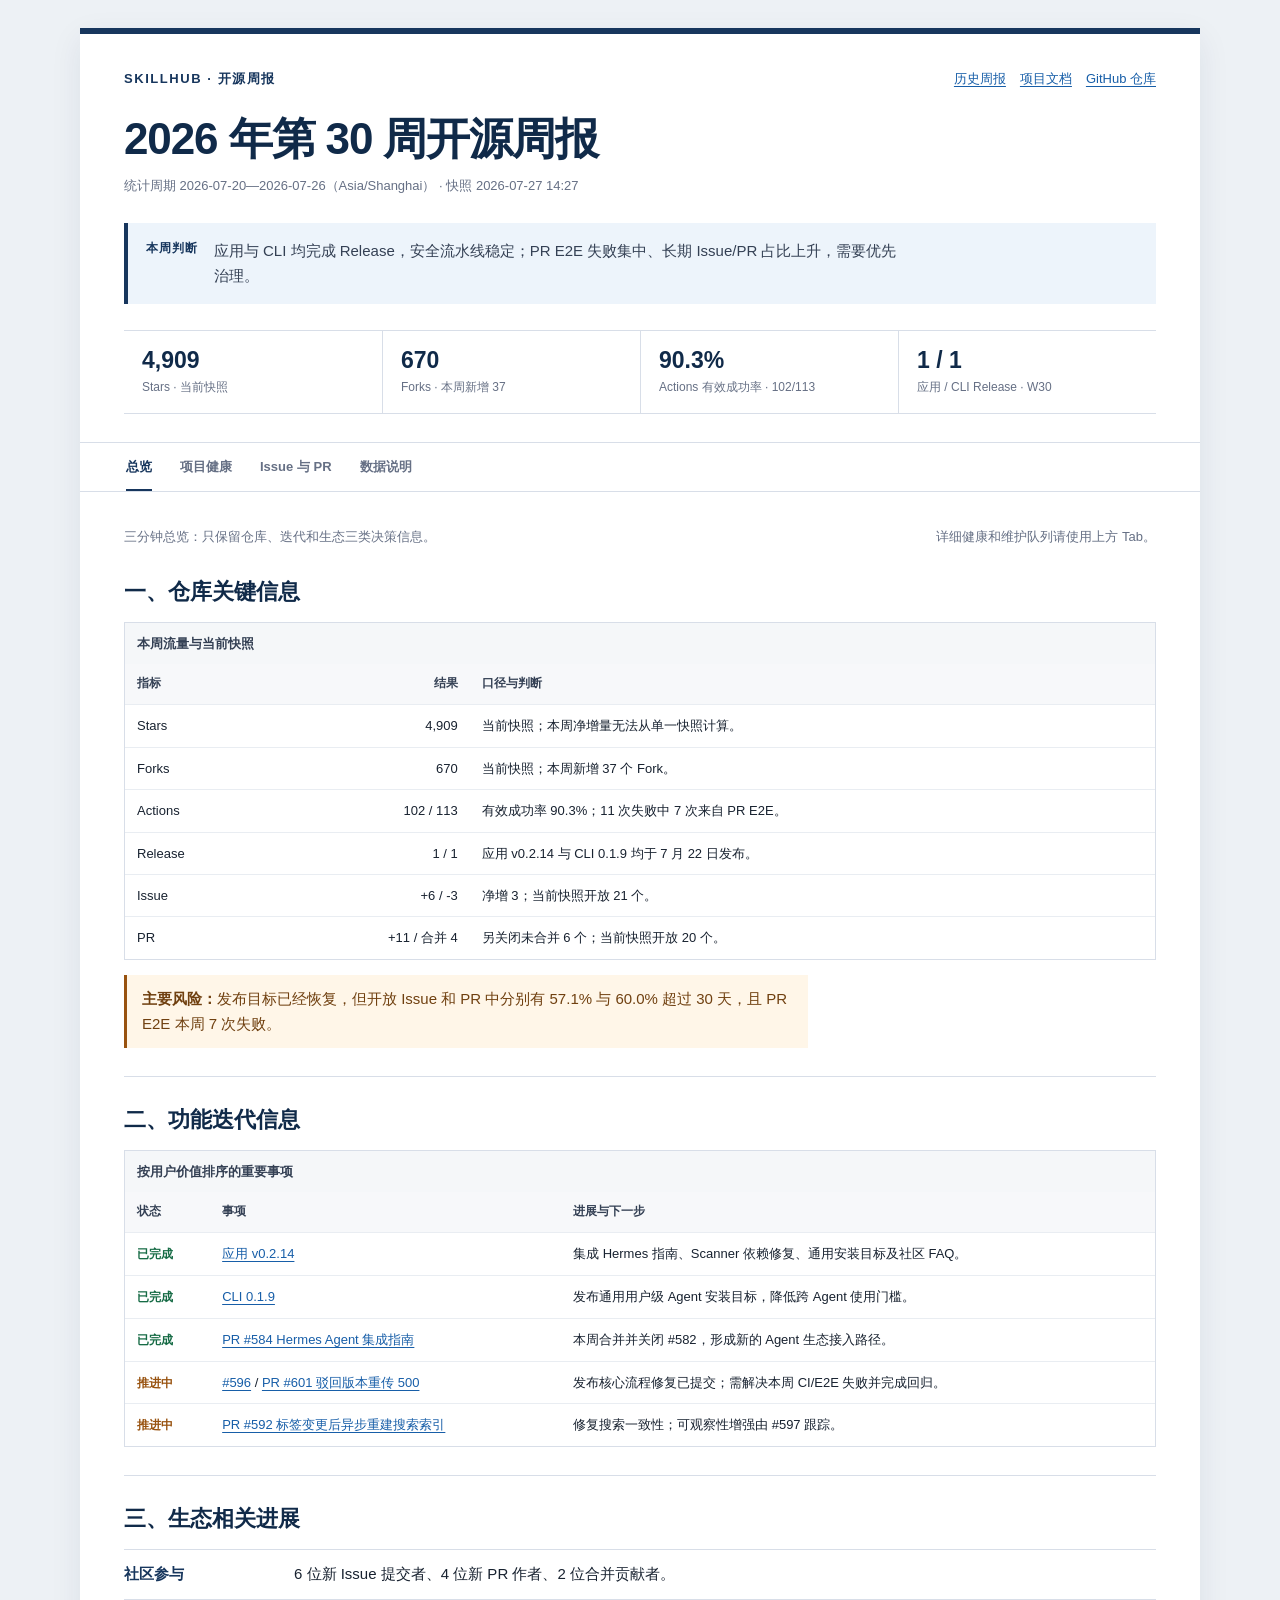
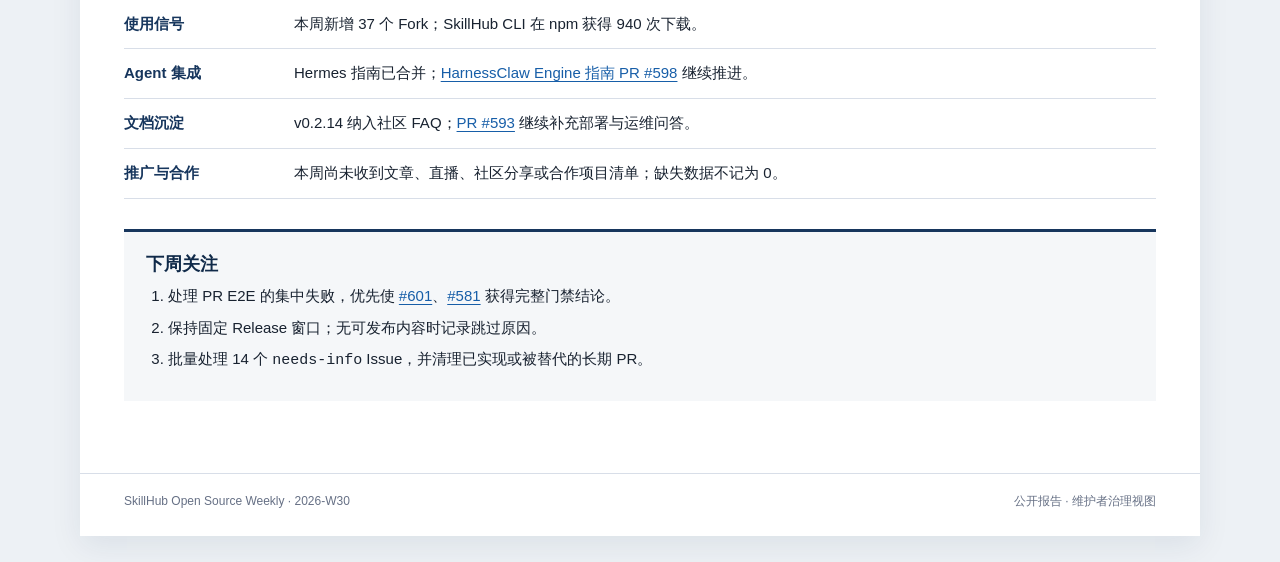
==== site/reports/2026-W30/index.html @ c302af6d "feat: publish 2026 W30 weekly report" ====
<!doctype html>
<html lang="zh-CN">
<head>
  <meta charset="utf-8">
  <meta name="viewport" content="width=device-width,initial-scale=1">
  <meta name="description" content="SkillHub 2026 年第 30 周开源周报：仓库状态、功能迭代、生态进展及项目健康明细。">
  <title>SkillHub 开源周报｜2026 年第 30 周</title>
  <script>document.documentElement.classList.add('js')</script>
  <style>
    :root {
      color-scheme: light;
      --page: #edf1f5;
      --paper: #ffffff;
      --ink: #182230;
      --ink-soft: #344054;
      --muted: #667085;
      --line: #d8dee8;
      --line-soft: #e9edf2;
      --navy: #17365d;
      --navy-dark: #102a49;
      --blue-soft: #edf4fb;
      --green: #166b45;
      --orange: #98520f;
      --red: #a23535;
      --focus: #2e79c7;
    }
    * { box-sizing: border-box; }
    html { scroll-behavior: smooth; }
    body {
      margin: 0;
      background: var(--page);
      color: var(--ink);
      font: 15px/1.65 -apple-system, BlinkMacSystemFont, "Segoe UI", "PingFang SC",
        "Microsoft YaHei", sans-serif;
      text-rendering: optimizeLegibility;
    }
    a { color: #175ea8; text-underline-offset: 3px; }
    a:hover { color: #0f477f; }
    button, a { -webkit-tap-highlight-color: transparent; }
    :focus-visible { outline: 3px solid var(--focus); outline-offset: 3px; }
    .skip-link {
      position: fixed;
      z-index: 20;
      top: 8px;
      left: -999px;
      padding: 8px 12px;
      background: var(--navy-dark);
      color: #fff;
    }
    .skip-link:focus { left: 8px; }
    .report {
      width: min(1120px, calc(100% - 32px));
      min-height: 100vh;
      margin: 28px auto;
      background: var(--paper);
      box-shadow: 0 10px 30px rgb(16 42 73 / 8%);
    }
    .masthead { padding: 34px 44px 28px; border-top: 6px solid var(--navy); }
    .topline {
      display: flex;
      align-items: center;
      justify-content: space-between;
      gap: 20px;
      margin-bottom: 24px;
    }
    .brand {
      color: var(--navy);
      font-size: 13px;
      font-weight: 800;
      letter-spacing: .12em;
      text-transform: uppercase;
    }
    .utility-links { display: flex; flex-wrap: wrap; gap: 14px; font-size: 13px; }
    h1 {
      max-width: 780px;
      margin: 0;
      color: var(--navy-dark);
      font-size: clamp(30px, 4vw, 44px);
      line-height: 1.18;
      letter-spacing: -.025em;
    }
    .period { margin: 10px 0 0; color: var(--muted); font-size: 13px; }
    .headline {
      display: grid;
      grid-template-columns: auto 1fr;
      gap: 16px;
      align-items: start;
      margin: 26px 0 0;
      padding: 16px 18px;
      background: var(--blue-soft);
      border-left: 4px solid var(--navy);
      color: var(--ink-soft);
    }
    .headline-label {
      color: var(--navy);
      font-size: 12px;
      font-weight: 800;
      letter-spacing: .08em;
      white-space: nowrap;
    }
    .headline p { margin: 0; }
    .metrics {
      display: grid;
      grid-template-columns: repeat(4, 1fr);
      margin-top: 26px;
      border-block: 1px solid var(--line);
    }
    .metric { min-width: 0; padding: 15px 18px; border-left: 1px solid var(--line); }
    .metric:first-child { border-left: 0; }
    .metric strong {
      display: block;
      color: var(--navy-dark);
      font-size: 23px;
      line-height: 1.25;
      font-variant-numeric: tabular-nums;
    }
    .metric span { display: block; margin-top: 3px; color: var(--muted); font-size: 12px; }
    .tabs-wrap {
      position: sticky;
      z-index: 10;
      top: 0;
      overflow-x: auto;
      background: rgb(255 255 255 / 96%);
      border-block: 1px solid var(--line);
      backdrop-filter: blur(8px);
    }
    .tabs { display: flex; min-width: max-content; padding: 0 32px; }
    .tab {
      position: relative;
      min-height: 48px;
      padding: 0 14px;
      border: 0;
      background: transparent;
      color: var(--muted);
      cursor: pointer;
      font: inherit;
      font-size: 13px;
      font-weight: 750;
    }
    .tab::after {
      position: absolute;
      right: 14px;
      bottom: -1px;
      left: 14px;
      height: 3px;
      background: transparent;
      content: "";
    }
    .tab:hover, .tab[aria-selected="true"] { color: var(--navy); }
    .tab[aria-selected="true"]::after { background: var(--navy); }
    main { padding: 0 44px 42px; }
    .tab-panel { padding-top: 4px; }
    .js .tab-panel[hidden] { display: none; }
    .panel-intro {
      display: flex;
      justify-content: space-between;
      gap: 24px;
      margin: 30px 0 2px;
      color: var(--muted);
      font-size: 13px;
    }
    .panel-intro p { margin: 0; }
    section.report-section { padding: 28px 0; border-top: 1px solid var(--line); }
    section.report-section:first-of-type { border-top: 0; }
    h2 { margin: 0 0 15px; color: var(--navy-dark); font-size: 22px; line-height: 1.35; }
    h3 { margin: 24px 0 10px; color: var(--ink); font-size: 16px; line-height: 1.4; }
    p { max-width: 82ch; }
    .section-lead { margin: -5px 0 17px; color: var(--ink-soft); }
    .table-wrap { overflow-x: auto; border: 1px solid var(--line); }
    table { width: 100%; min-width: 680px; border-collapse: collapse; font-size: 13px; }
    caption {
      padding: 10px 12px;
      background: #f5f7f9;
      color: var(--ink-soft);
      font-weight: 750;
      text-align: left;
    }
    th, td {
      padding: 10px 12px;
      border-bottom: 1px solid var(--line-soft);
      vertical-align: top;
      text-align: left;
    }
    th {
      background: #f7f8fa;
      color: var(--ink-soft);
      font-size: 12px;
      font-weight: 750;
      white-space: nowrap;
    }
    tbody tr:last-child td { border-bottom: 0; }
    .number { text-align: right; white-space: nowrap; font-variant-numeric: tabular-nums; }
    .status, .value-level {
      display: inline-block;
      font-size: 12px;
      font-weight: 800;
      white-space: nowrap;
    }
    .status.ok { color: var(--green); }
    .status.warn { color: var(--orange); }
    .status.risk { color: var(--red); }
    .value-level {
      min-width: 25px;
      padding: 1px 7px;
      border: 1px solid currentColor;
      border-radius: 999px;
      text-align: center;
    }
    .value-a { color: var(--red); }
    .value-b { color: var(--orange); }
    .value-c { color: var(--navy); }
    .value-d { color: var(--muted); }
    .risk-note {
      margin: 15px 0 0;
      padding: 12px 15px;
      background: #fff6e8;
      border-left: 3px solid var(--orange);
      color: #704010;
    }
    .ecosystem-list {
      margin: 0;
      padding: 0;
      list-style: none;
      border-top: 1px solid var(--line);
    }
    .ecosystem-list li {
      display: grid;
      grid-template-columns: 150px 1fr;
      gap: 20px;
      padding: 12px 0;
      border-bottom: 1px solid var(--line);
    }
    .ecosystem-list strong { color: var(--navy); }
    .next-actions {
      margin: 2px 0 30px;
      padding: 20px 22px;
      background: #f5f7f9;
      border-top: 3px solid var(--navy);
    }
    .next-actions h2 { margin-bottom: 8px; font-size: 18px; }
    .next-actions ol { margin: 0; padding-left: 22px; }
    .next-actions li { margin: 7px 0; }
    .health-grid {
      display: grid;
      grid-template-columns: 1fr 1fr;
      gap: 18px;
      margin-top: 18px;
    }
    .health-note { padding: 17px 18px; border: 1px solid var(--line); }
    .health-note h3 { margin: 0 0 7px; color: var(--navy); }
    .health-note p { margin: 0; color: var(--ink-soft); }
    .flow-summary {
      display: grid;
      grid-template-columns: repeat(2, 1fr);
      gap: 1px;
      margin: 18px 0 24px;
      background: var(--line);
      border: 1px solid var(--line);
    }
    .flow-item { padding: 15px 17px; background: var(--paper); }
    .flow-item strong {
      display: block;
      color: var(--navy);
      font-size: 18px;
      font-variant-numeric: tabular-nums;
    }
    .flow-item span { color: var(--muted); font-size: 12px; }
    details { margin-top: 16px; border: 1px solid var(--line); }
    summary {
      padding: 12px 15px;
      background: #f7f8fa;
      color: var(--ink-soft);
      cursor: pointer;
      font-weight: 750;
    }
    .details-body { padding: 4px 15px 14px; }
    .method-list { margin: 0; padding: 0; list-style: none; border-top: 1px solid var(--line); }
    .method-list li {
      display: grid;
      grid-template-columns: 180px 1fr;
      gap: 20px;
      padding: 12px 0;
      border-bottom: 1px solid var(--line);
    }
    .method-list strong { color: var(--navy); }
    footer {
      display: flex;
      justify-content: space-between;
      gap: 24px;
      padding: 18px 44px 24px;
      border-top: 1px solid var(--line);
      color: var(--muted);
      font-size: 12px;
    }
    .sr-only {
      position: absolute;
      width: 1px;
      height: 1px;
      padding: 0;
      margin: -1px;
      overflow: hidden;
      clip: rect(0, 0, 0, 0);
      white-space: nowrap;
      border: 0;
    }
    @media (max-width: 760px) {
      .report { width: 100%; margin: 0; box-shadow: none; }
      .masthead, main, footer { padding-right: 18px; padding-left: 18px; }
      .topline, footer, .panel-intro {
        align-items: flex-start;
        flex-direction: column;
        gap: 8px;
      }
      .headline { grid-template-columns: 1fr; gap: 5px; }
      .metrics { grid-template-columns: repeat(2, 1fr); }
      .metric:nth-child(3) { border-top: 1px solid var(--line); border-left: 0; }
      .metric:nth-child(4) { border-top: 1px solid var(--line); }
      .tabs { padding: 0 6px; }
      .health-grid, .flow-summary { grid-template-columns: 1fr; }
      .ecosystem-list li, .method-list li { grid-template-columns: 1fr; gap: 3px; }
    }
    @media (prefers-reduced-motion: reduce) { html { scroll-behavior: auto; } }
    @media print {
      @page { size: A4; margin: 13mm; }
      body { background: #fff; font-size: 10px; }
      .report { width: 100%; margin: 0; box-shadow: none; }
      .masthead, main, footer { padding-right: 0; padding-left: 0; }
      .tabs-wrap, .skip-link, .utility-links { display: none !important; }
      .tab-panel[hidden] { display: block !important; }
      .tab-panel { break-before: page; }
      .tab-panel:first-child { break-before: auto; }
      section.report-section { padding: 16px 0; }
      h1 { font-size: 27px; }
      h2, h3, tr, .health-note, .next-actions { break-inside: avoid; }
      table { min-width: 0; font-size: 8px; }
      th, td { padding: 5px 6px; }
    }
  </style>
  <noscript>
    <style>
      .tabs-wrap { display: none !important; }
      .tab-panel[hidden] { display: block !important; }
    </style>
  </noscript>
</head>
<body>
  <a class="skip-link" href="#report-content">跳到报告正文</a>
  <article class="report">
    <header class="masthead">
      <div class="topline">
        <span class="brand">SkillHub · 开源周报</span>
        <nav class="utility-links" aria-label="站点链接">
          <a href="../../archive.html">历史周报</a>
          <a href="https://iflytek.github.io/skillhub/">项目文档</a>
          <a href="https://github.com/iflytek/skillhub">GitHub 仓库</a>
        </nav>
      </div>
      <h1>2026 年第 30 周开源周报</h1>
      <p class="period">统计周期 2026-07-20—2026-07-26（Asia/Shanghai） · 快照 2026-07-27 14:27</p>
      <div class="headline">
        <span class="headline-label">本周判断</span>
        <p>应用与 CLI 均完成 Release，安全流水线稳定；PR E2E 失败集中、长期 Issue/PR 占比上升，需要优先治理。</p>
      </div>
      <div class="metrics" aria-label="四项核心指标">
        <div class="metric"><strong>4,909</strong><span>Stars · 当前快照</span></div>
        <div class="metric"><strong>670</strong><span>Forks · 本周新增 37</span></div>
        <div class="metric"><strong>90.3%</strong><span>Actions 有效成功率 · 102/113</span></div>
        <div class="metric"><strong>1 / 1</strong><span>应用 / CLI Release · W30</span></div>
      </div>
    </header>

    <div class="tabs-wrap">
      <nav class="tabs" role="tablist" aria-label="周报视图">
        <button class="tab" id="tab-overview" type="button" role="tab" aria-selected="true"
          aria-controls="panel-overview" tabindex="0" data-tab="overview">总览</button>
        <button class="tab" id="tab-health" type="button" role="tab" aria-selected="false"
          aria-controls="panel-health" tabindex="-1" data-tab="health">项目健康</button>
        <button class="tab" id="tab-flow" type="button" role="tab" aria-selected="false"
          aria-controls="panel-flow" tabindex="-1" data-tab="flow">Issue 与 PR</button>
        <button class="tab" id="tab-method" type="button" role="tab" aria-selected="false"
          aria-controls="panel-method" tabindex="-1" data-tab="method">数据说明</button>
      </nav>
    </div>

    <main id="report-content">
      <div class="tab-panel" id="panel-overview" role="tabpanel" tabindex="0"
        aria-labelledby="tab-overview" data-panel="overview">
        <div class="panel-intro">
          <p>三分钟总览：只保留仓库、迭代和生态三类决策信息。</p>
          <p>详细健康和维护队列请使用上方 Tab。</p>
        </div>

        <section class="report-section" data-module="repository-summary" aria-labelledby="repository-title">
          <h2 id="repository-title">一、仓库关键信息</h2>
          <div class="table-wrap">
            <table>
              <caption>本周流量与当前快照</caption>
              <thead><tr><th>指标</th><th class="number">结果</th><th>口径与判断</th></tr></thead>
              <tbody>
                <tr><td>Stars</td><td class="number">4,909</td><td>当前快照；本周净增量无法从单一快照计算。</td></tr>
                <tr><td>Forks</td><td class="number">670</td><td>当前快照；本周新增 37 个 Fork。</td></tr>
                <tr><td>Actions</td><td class="number">102 / 113</td><td>有效成功率 90.3%；11 次失败中 7 次来自 PR E2E。</td></tr>
                <tr><td>Release</td><td class="number">1 / 1</td><td>应用 v0.2.14 与 CLI 0.1.9 均于 7 月 22 日发布。</td></tr>
                <tr><td>Issue</td><td class="number">+6 / -3</td><td>净增 3；当前快照开放 21 个。</td></tr>
                <tr><td>PR</td><td class="number">+11 / 合并 4</td><td>另关闭未合并 6 个；当前快照开放 20 个。</td></tr>
              </tbody>
            </table>
          </div>
          <p class="risk-note"><strong>主要风险：</strong>发布目标已经恢复，但开放 Issue 和 PR 中分别有 57.1% 与 60.0% 超过 30 天，且 PR E2E 本周 7 次失败。</p>
        </section>

        <section class="report-section" data-module="feature-iterations" aria-labelledby="feature-title">
          <h2 id="feature-title">二、功能迭代信息</h2>
          <div class="table-wrap">
            <table>
              <caption>按用户价值排序的重要事项</caption>
              <thead><tr><th>状态</th><th>事项</th><th>进展与下一步</th></tr></thead>
              <tbody>
                <tr>
                  <td><span class="status ok">已完成</span></td>
                  <td><a href="https://github.com/iflytek/skillhub/releases/tag/v0.2.14">应用 v0.2.14</a></td>
                  <td>集成 Hermes 指南、Scanner 依赖修复、通用安装目标及社区 FAQ。</td>
                </tr>
                <tr>
                  <td><span class="status ok">已完成</span></td>
                  <td><a href="https://github.com/iflytek/skillhub/releases/tag/cli-v0.1.9">CLI 0.1.9</a></td>
                  <td>发布通用用户级 Agent 安装目标，降低跨 Agent 使用门槛。</td>
                </tr>
                <tr>
                  <td><span class="status ok">已完成</span></td>
                  <td><a href="https://github.com/iflytek/skillhub/pull/584">PR #584 Hermes Agent 集成指南</a></td>
                  <td>本周合并并关闭 #582，形成新的 Agent 生态接入路径。</td>
                </tr>
                <tr>
                  <td><span class="status warn">推进中</span></td>
                  <td><a href="https://github.com/iflytek/skillhub/issues/596">#596</a> / <a href="https://github.com/iflytek/skillhub/pull/601">PR #601 驳回版本重传 500</a></td>
                  <td>发布核心流程修复已提交；需解决本周 CI/E2E 失败并完成回归。</td>
                </tr>
                <tr>
                  <td><span class="status warn">推进中</span></td>
                  <td><a href="https://github.com/iflytek/skillhub/pull/592">PR #592 标签变更后异步重建搜索索引</a></td>
                  <td>修复搜索一致性；可观察性增强由 #597 跟踪。</td>
                </tr>
              </tbody>
            </table>
          </div>
        </section>

        <section class="report-section" data-module="ecosystem-progress" aria-labelledby="ecosystem-title">
          <h2 id="ecosystem-title">三、生态相关进展</h2>
          <ul class="ecosystem-list">
            <li><strong>社区参与</strong><span>6 位新 Issue 提交者、4 位新 PR 作者、2 位合并贡献者。</span></li>
            <li><strong>使用信号</strong><span>本周新增 37 个 Fork；SkillHub CLI 在 npm 获得 940 次下载。</span></li>
            <li><strong>Agent 集成</strong><span>Hermes 指南已合并；<a href="https://github.com/iflytek/skillhub/pull/598">HarnessClaw Engine 指南 PR #598</a> 继续推进。</span></li>
            <li><strong>文档沉淀</strong><span>v0.2.14 纳入社区 FAQ；<a href="https://github.com/iflytek/skillhub/pull/593">PR #593</a> 继续补充部署与运维问答。</span></li>
            <li><strong>推广与合作</strong><span>本周尚未收到文章、直播、社区分享或合作项目清单；缺失数据不记为 0。</span></li>
          </ul>
        </section>

        <aside class="next-actions" data-module="next-actions" aria-labelledby="next-title">
          <h2 id="next-title">下周关注</h2>
          <ol>
            <li>处理 PR E2E 的集中失败，优先使 <a href="https://github.com/iflytek/skillhub/pull/601">#601</a>、<a href="https://github.com/iflytek/skillhub/pull/581">#581</a> 获得完整门禁结论。</li>
            <li>保持固定 Release 窗口；无可发布内容时记录跳过原因。</li>
            <li>批量处理 14 个 <code>needs-info</code> Issue，并清理已实现或被替代的长期 PR。</li>
          </ol>
        </aside>
      </div>

      <div class="tab-panel" id="panel-health" role="tabpanel" tabindex="0"
        aria-labelledby="tab-health" data-panel="health" hidden>
        <div class="panel-intro">
          <p>项目健康详情：用于维护者判断工程、交付和治理风险。</p>
          <p>成功流水线不等同于“无漏洞”。</p>
        </div>

        <section class="report-section" data-module="health-summary" aria-labelledby="health-summary-title">
          <h2 id="health-summary-title">项目健康状态</h2>
          <div class="table-wrap">
            <table>
              <caption>健康维度判断</caption>
              <thead><tr><th>维度</th><th>状态</th><th>证据</th><th>判断</th></tr></thead>
              <tbody>
                <tr><td>工程稳定性</td><td><span class="status warn">需关注</span></td><td>102/113，90.3%</td><td>11 次失败中 7 次为 PR E2E，覆盖多个开发分支。</td></tr>
                <tr><td>安全流水线</td><td><span class="status ok">稳定</span></td><td>26/26 执行成功</td><td>另有 9 次等待授权、1 次条件跳过；不代表漏洞为零。</td></tr>
                <tr><td>自动化运营</td><td><span class="status warn">需关注</span></td><td>Rescore 27/28</td><td>DeepWiki 1 次失败；镜像发布 2 成功、1 失败。</td></tr>
                <tr><td>Release 交付</td><td><span class="status ok">达成</span></td><td>应用 1 / CLI 1</td><td>v0.2.14 与 cli-v0.1.9 均在固定周内发布。</td></tr>
                <tr><td>Issue 治理</td><td><span class="status warn">需关注</span></td><td>12/21 超 30 天</td><td>14 个仍处于 <code>needs-info</code>。</td></tr>
                <tr><td>PR 治理</td><td><span class="status risk">风险</span></td><td>12/20 超 30 天</td><td>存量占比升至 60%，Review 与关闭决策不足。</td></tr>
              </tbody>
            </table>
          </div>
        </section>

        <section class="report-section" data-module="workflow-execution" aria-labelledby="ci-title">
          <h2 id="ci-title">CI 与自动化执行</h2>
          <p class="section-lead">统计期内有 169 条 Actions 记录，其中 102 次成功、11 次失败、32 次等待授权、23 次跳过、1 次取消。</p>
          <div class="table-wrap">
            <table>
              <caption>工作流执行明细</caption>
              <thead>
                <tr><th>工作流</th><th class="number">总记录</th><th class="number">成功</th><th class="number">失败</th><th class="number">等待授权</th><th class="number">跳过/取消</th></tr>
              </thead>
              <tbody>
                <tr><td>PR Tests</td><td class="number">31</td><td class="number">19</td><td class="number">1</td><td class="number">9</td><td class="number">2</td></tr>
                <tr><td>PR E2E Tests</td><td class="number">20</td><td class="number">4</td><td class="number">7</td><td class="number">9</td><td class="number">0</td></tr>
                <tr><td>PR CLI</td><td class="number">3</td><td class="number">3</td><td class="number">0</td><td class="number">0</td><td class="number">0</td></tr>
                <tr><td>PR Scripts</td><td class="number">10</td><td class="number">7</td><td class="number">0</td><td class="number">3</td><td class="number">0</td></tr>
                <tr><td>PR Helm Chart</td><td class="number">2</td><td class="number">0</td><td class="number">0</td><td class="number">2</td><td class="number">0</td></tr>
                <tr><td>Security</td><td class="number">36</td><td class="number">26</td><td class="number">0</td><td class="number">9</td><td class="number">1</td></tr>
                <tr><td>Issue Backlog Rescore</td><td class="number">28</td><td class="number">27</td><td class="number">1</td><td class="number">0</td><td class="number">0</td></tr>
                <tr><td>Issue Triage</td><td class="number">28</td><td class="number">10</td><td class="number">0</td><td class="number">0</td><td class="number">18</td></tr>
                <tr><td>Publish Images</td><td class="number">3</td><td class="number">2</td><td class="number">1</td><td class="number">0</td><td class="number">0</td></tr>
                <tr><td>Release CLI</td><td class="number">1</td><td class="number">1</td><td class="number">0</td><td class="number">0</td><td class="number">0</td></tr>
                <tr><td>其他自动化</td><td class="number">7</td><td class="number">3</td><td class="number">1</td><td class="number">0</td><td class="number">3</td></tr>
              </tbody>
            </table>
          </div>
          <p class="risk-note"><strong>本周薄弱点：</strong>PR E2E 实际形成结论的 11 次运行中有 7 次失败；需区分真实回归、环境不稳定和分支早期失败，不能只看最终合并结果。</p>
        </section>

        <section class="report-section" data-module="delivery-and-backlog" aria-labelledby="delivery-title">
          <h2 id="delivery-title">安全、Release 与存量健康</h2>
          <div class="health-grid">
            <article class="health-note">
              <h3>安全与供应链</h3>
              <p>Security 26 次实际执行全部成功。公开数据无法确认 Dependabot、CodeQL 未修复告警和生产扫描任务数量。</p>
            </article>
            <article class="health-note">
              <h3>Release 交付</h3>
              <p><a href="https://github.com/iflytek/skillhub/releases/tag/v0.2.14">v0.2.14</a> 与 <a href="https://github.com/iflytek/skillhub/releases/tag/cli-v0.1.9">cli-v0.1.9</a> 均在 7 月 22 日发布，本周目标达成。</p>
            </article>
            <article class="health-note">
              <h3>Issue 年龄结构</h3>
              <p>开放 21 个：不足 7 天 4 个、7—13 天 3 个、14—29 天 2 个、30 天以上 12 个。</p>
            </article>
            <article class="health-note">
              <h3>PR 年龄结构</h3>
              <p>开放 20 个：不足 7 天 6 个、7—13 天 1 个、14—29 天 1 个、30 天以上 12 个。</p>
            </article>
          </div>
        </section>

        <section class="report-section" data-module="observable-response" aria-labelledby="response-title">
          <h2 id="response-title">社区响应</h2>
          <p>本周 6 个新增 Issue 中，#594 在约 4 小时内关闭，#596 在约 23 小时后形成配对 PR #601，#597 与正在推进的 PR #592 配对。按“关闭或形成明确配对实现”统计，可观察处置覆盖为 3/6；该口径不等同于首次维护者响应 SLA。</p>
        </section>
      </div>

      <div class="tab-panel" id="panel-flow" role="tabpanel" tabindex="0"
        aria-labelledby="tab-flow" data-panel="flow" hidden>
        <div class="panel-intro">
          <p>先看本周流转，再看当前高价值维护队列。</p>
          <p>价值级别是人工治理判断，不替代仓库标签。</p>
        </div>

        <section class="report-section" data-module="weekly-flow" aria-labelledby="flow-title">
          <h2 id="flow-title">本周 Issue 与 PR 流转</h2>
          <div class="flow-summary">
            <div class="flow-item"><strong>Issue +6 / -3</strong><span>净增 3 · 当前快照开放 21</span></div>
            <div class="flow-item"><strong>PR +11 / 合并 4</strong><span>关闭未合并 6 · 当前快照开放 20</span></div>
          </div>

          <h3>新增 Issue（按价值排序）</h3>
          <div class="table-wrap">
            <table>
              <caption class="sr-only">W30 新增 Issue 价值排序</caption>
              <thead><tr><th>价值</th><th>Issue</th><th>判断</th><th>当前进展</th></tr></thead>
              <tbody>
                <tr><td><span class="value-level value-a">A</span></td><td><a href="https://github.com/iflytek/skillhub/issues/596">#596 驳回版本同版本号重传返回 500</a></td><td>直接阻断发布核心流程。</td><td>配对 PR #601 已提交，CI/E2E 待修复。</td></tr>
                <tr><td><span class="value-level value-a">A</span></td><td><a href="https://github.com/iflytek/skillhub/issues/594">#594 GitLab OAuth Base URI 不生效</a></td><td>影响企业身份接入，官方标记 high risk。</td><td>本周约 4 小时内关闭；需保留关闭依据。</td></tr>
                <tr><td><span class="value-level value-b">B</span></td><td><a href="https://github.com/iflytek/skillhub/issues/597">#597 搜索异步重建缺少 MDC、重试与指标</a></td><td>关系到索引长期一致性和可运维性。</td><td>作为 PR #592 的稳健性后续。</td></tr>
                <tr><td><span class="value-level value-c">C</span></td><td><a href="https://github.com/iflytek/skillhub/issues/587">#587 Skill Health Score</a></td><td>治理价值存在，但需先定义外部遥测契约。</td><td>当前信息不足，需明确遥测来源与责任边界。</td></tr>
                <tr><td><span class="value-level value-d">D</span></td><td><a href="https://github.com/iflytek/skillhub/issues/589">#589 Skill 工作台</a></td><td>可能把 Registry 扩展为创作 IDE。</td><td>已标记 deferred，建议独立验证。</td></tr>
                <tr><td><span class="value-level value-d">D</span></td><td><a href="https://github.com/iflytek/skillhub/issues/602">#602 MCP 广场和专家包</a></td><td>涉及产品边界扩张。</td><td>已标记 deferred，先澄清定位。</td></tr>
              </tbody>
            </table>
          </div>

          <h3>新增、合并与关闭 PR</h3>
          <div class="table-wrap">
            <table>
              <caption class="sr-only">W30 关键 PR 流转</caption>
              <thead><tr><th>类型</th><th>价值</th><th>PR</th><th>结果与判断</th></tr></thead>
              <tbody>
                <tr><td>新增</td><td><span class="value-level value-a">A</span></td><td><a href="https://github.com/iflytek/skillhub/pull/601">#601 驳回版本重传修复</a></td><td>发布核心修复；本周 PR Tests 与 E2E 失败。</td></tr>
                <tr><td>新增</td><td><span class="value-level value-a">A</span></td><td><a href="https://github.com/iflytek/skillhub/pull/592">#592 搜索索引异步重建</a></td><td>修复标签变化后的搜索一致性，当前仍开放。</td></tr>
                <tr><td>合并</td><td><span class="value-level value-b">B</span></td><td><a href="https://github.com/iflytek/skillhub/pull/591">#591 Scanner 依赖固定</a></td><td>修复 Alpine 镜像构建，进入 v0.2.14。</td></tr>
                <tr><td>合并</td><td><span class="value-level value-b">B</span></td><td><a href="https://github.com/iflytek/skillhub/pull/584">#584 Hermes 指南</a> / <a href="https://github.com/iflytek/skillhub/pull/585">#585 通用安装目标</a></td><td>完成 Agent 集成和跨 Agent 安装路径。</td></tr>
                <tr><td>新增</td><td><span class="value-level value-c">C</span></td><td><a href="https://github.com/iflytek/skillhub/pull/593">#593 运维 FAQ</a> / <a href="https://github.com/iflytek/skillhub/pull/598">#598 HarnessClaw 指南</a></td><td>文档型贡献，完成事实核对后可小步合并。</td></tr>
                <tr><td>其他</td><td>—</td><td>#588 / #590 / #595 / #599 / #600 / #603</td><td>覆盖本地化、安全修复、Release、README 传播与站点文档；其中 #595 已合并。</td></tr>
              </tbody>
            </table>
          </div>
        </section>

        <section class="report-section" data-module="priority-queue" aria-labelledby="priority-title">
          <h2 id="priority-title">当前高价值维护队列</h2>
          <p class="section-lead">以下为 2026-07-27 14:27 快照，只列需要明确决策的 A/B 项；7 月 27 日发生的变化不计入 W30 流量。</p>

          <h3>Issue：A 级优先处理</h3>
          <div class="table-wrap">
            <table>
              <caption class="sr-only">A 级开放 Issue</caption>
              <thead><tr><th>Issue</th><th>价值判断</th><th>建议动作</th></tr></thead>
              <tbody>
                <tr><td><a href="https://github.com/iflytek/skillhub/issues/596">#596 驳回版本重传 500</a></td><td>发布核心流程确定性错误。</td><td>修复 #601 门禁后优先合并并回归版本指针。</td></tr>
                <tr><td><a href="https://github.com/iflytek/skillhub/issues/580">#580 namespace 可见性</a></td><td>企业治理核心体验，已有配对实现。</td><td>收敛 PR #581 范围并完成完整门禁。</td></tr>
                <tr><td><a href="https://github.com/iflytek/skillhub/issues/516">#516 多 Skill 仓库导入与同步</a></td><td>与 Registry 增长定位高度一致。</td><td>先形成一期验收标准，再做扫描与批量发布。</td></tr>
                <tr><td><a href="https://github.com/iflytek/skillhub/issues/518">#518 SemVer 与预发布版本</a></td><td>Registry 基础协议，文档与实现需统一。</td><td>先统一兼容、排序、latest 与 prerelease 规则。</td></tr>
              </tbody>
            </table>
          </div>

          <h3>Issue：B 级需设计或严格审查</h3>
          <div class="table-wrap">
            <table>
              <caption class="sr-only">B 级开放 Issue</caption>
              <thead><tr><th>Issue</th><th>建议动作</th></tr></thead>
              <tbody>
                <tr><td><a href="https://github.com/iflytek/skillhub/issues/597">#597 搜索异步路径可观察性</a></td><td>先补失败指标与 MDC，再决定有界重试。</td></tr>
                <tr><td><a href="https://github.com/iflytek/skillhub/issues/583">#583 DingTalk OAuth</a></td><td>围绕 Issue 对 PR #467 做集中安全评审。</td></tr>
                <tr><td><a href="https://github.com/iflytek/skillhub/issues/579">#579 来源证明、签名与 SBOM</a></td><td>拆分 fingerprint、签名验证和 SBOM。</td></tr>
                <tr><td><a href="https://github.com/iflytek/skillhub/issues/556">#556 合规元数据与审计</a></td><td>审查领域模型、迁移、查询性能与 API 生成。</td></tr>
                <tr><td><a href="https://github.com/iflytek/skillhub/issues/452">#452 Skill Evaluation</a></td><td>先做外部执行、SkillHub 接收并展示结果的窄版本。</td></tr>
              </tbody>
            </table>
          </div>

          <h3>PR：A 级优先推进</h3>
          <div class="table-wrap">
            <table>
              <caption class="sr-only">A 级开放 PR</caption>
              <thead><tr><th>PR</th><th>价值判断</th><th>建议动作</th></tr></thead>
              <tbody>
                <tr><td><a href="https://github.com/iflytek/skillhub/pull/601">#601 修复驳回版本重传 500</a></td><td>直接修复发布核心流程。</td><td>定位 PR Tests/E2E 失败，完整通过后优先合并。</td></tr>
                <tr><td><a href="https://github.com/iflytek/skillhub/pull/581">#581 namespace 可见性</a></td><td>用户价值高，但范围较大。</td><td>核对无关变更，rebase 后重跑完整门禁。</td></tr>
                <tr><td><a href="https://github.com/iflytek/skillhub/pull/592">#592 搜索索引异步重建</a></td><td>修复真实索引一致性错误。</td><td>确认完整 CI；稳健性问题由 #597 跟踪。</td></tr>
                <tr><td><a href="https://github.com/iflytek/skillhub/pull/593">#593 部署与运维 FAQ</a></td><td>低风险，可降低社区支持成本。</td><td>完成事实校对后合并。</td></tr>
              </tbody>
            </table>
          </div>

          <details data-module="cleanup-queue">
            <summary>展开：需要清理的长期 PR</summary>
            <div class="details-body">
              <p><a href="https://github.com/iflytek/skillhub/pull/460">#460</a>、<a href="https://github.com/iflytek/skillhub/pull/457">#457</a>、<a href="https://github.com/iflytek/skillhub/pull/442">#442</a> 已被主干实现或替代；<a href="https://github.com/iflytek/skillhub/pull/437">#437</a> 依赖未推进的父 PR。建议确认无剩余差异后关闭。</p>
            </div>
          </details>
        </section>
      </div>

      <div class="tab-panel" id="panel-method" role="tabpanel" tabindex="0"
        aria-labelledby="tab-method" data-panel="method" hidden>
        <div class="panel-intro">
          <p>这里说明时间边界、数据来源与缺失项。</p>
          <p>缺失数据均标为“未取得”，不替换为 0。</p>
        </div>

        <section class="report-section" data-module="metric-definitions" aria-labelledby="method-title">
          <h2 id="method-title">统计口径</h2>
          <ul class="method-list">
            <li><strong>统计周期</strong><span>2026-07-20 00:00—2026-07-26 23:59，Asia/Shanghai；API 使用等价 UTC 区间。</span></li>
            <li><strong>当前快照</strong><span>2026-07-27 14:27；开放队列与仓库累计数属于快照，不回填为 W30 流量。</span></li>
            <li><strong>期后进展</strong><span>7 月 27 日以后发生的合并、关闭和 Release 只作为后续状态，不计入 W30。</span></li>
            <li><strong>Actions 成功率</strong><span><code>success / (success + failure)</code>；等待授权、条件跳过和取消不进入分母。</span></li>
            <li><strong>Issue / PR</strong><span>GitHub Issues API 会同时返回 PR，本报告分开统计；价值 A—D 为人工治理判断。</span></li>
            <li><strong>推广数据</strong><span>推广动作由维护者补录；Fork、下载、Issue 作者和 PR 作者不组成转化漏斗。</span></li>
          </ul>
        </section>

        <section class="report-section" data-module="source-coverage" aria-labelledby="source-title">
          <h2 id="source-title">数据来源与限制</h2>
          <div class="table-wrap">
            <table>
              <caption>来源覆盖</caption>
              <thead><tr><th>来源</th><th>用途</th><th>限制</th></tr></thead>
              <tbody>
                <tr><td>GitHub REST API</td><td>仓库、Issue、PR、Release、Actions、Fork、Stargazer</td><td>Traffic 与私有安全告警不可见。</td></tr>
                <tr><td>Git 标签与提交历史</td><td>核对 v0.2.14 交付内容</td><td>只用于补充公开 Release 信息。</td></tr>
                <tr><td>npm Downloads API</td><td><code>@astron-team/skillhub</code> 周下载</td><td>下载不等同于独立用户。</td></tr>
                <tr><td>维护者人工判断</td><td>价值排序、推广动作和产品边界</td><td>推广动作尚未提供。</td></tr>
              </tbody>
            </table>
          </div>
          <p class="risk-note"><strong>未取得：</strong>GitHub Traffic、Referrers、期初净 Star 快照、私有安全告警，以及生产 SkillHub 实例的可用率、延迟、Skill 数量和扫描成功率。</p>
        </section>
      </div>
    </main>

    <footer>
      <span>SkillHub Open Source Weekly · 2026-W30</span>
      <span>公开报告 · 维护者治理视图</span>
    </footer>
  </article>

  <script>
    (function () {
      var tabs = Array.prototype.slice.call(document.querySelectorAll('[role="tab"]'));
      var panels = Array.prototype.slice.call(document.querySelectorAll('[role="tabpanel"]'));

      function activate(name, moveFocus, updateHash) {
        var nextTab = tabs.find(function (tab) { return tab.dataset.tab === name; }) || tabs[0];
        tabs.forEach(function (tab) {
          var selected = tab === nextTab;
          tab.setAttribute('aria-selected', selected ? 'true' : 'false');
          tab.tabIndex = selected ? 0 : -1;
        });
        panels.forEach(function (panel) {
          panel.hidden = panel.dataset.panel !== nextTab.dataset.tab;
        });
        if (moveFocus) nextTab.focus();
        if (updateHash && history.replaceState) {
          history.replaceState(null, '', '#' + nextTab.dataset.tab);
        }
      }

      tabs.forEach(function (tab, index) {
        tab.addEventListener('click', function () {
          activate(tab.dataset.tab, false, true);
        });
        tab.addEventListener('keydown', function (event) {
          var nextIndex = index;
          if (event.key === 'ArrowRight') nextIndex = (index + 1) % tabs.length;
          else if (event.key === 'ArrowLeft') nextIndex = (index - 1 + tabs.length) % tabs.length;
          else if (event.key === 'Home') nextIndex = 0;
          else if (event.key === 'End') nextIndex = tabs.length - 1;
          else return;
          event.preventDefault();
          activate(tabs[nextIndex].dataset.tab, true, true);
        });
      });

      window.addEventListener('hashchange', function () {
        activate(location.hash.replace('#', ''), false, false);
      });
      activate(location.hash.replace('#', ''), false, false);
    }());
  </script>
</body>
</html>
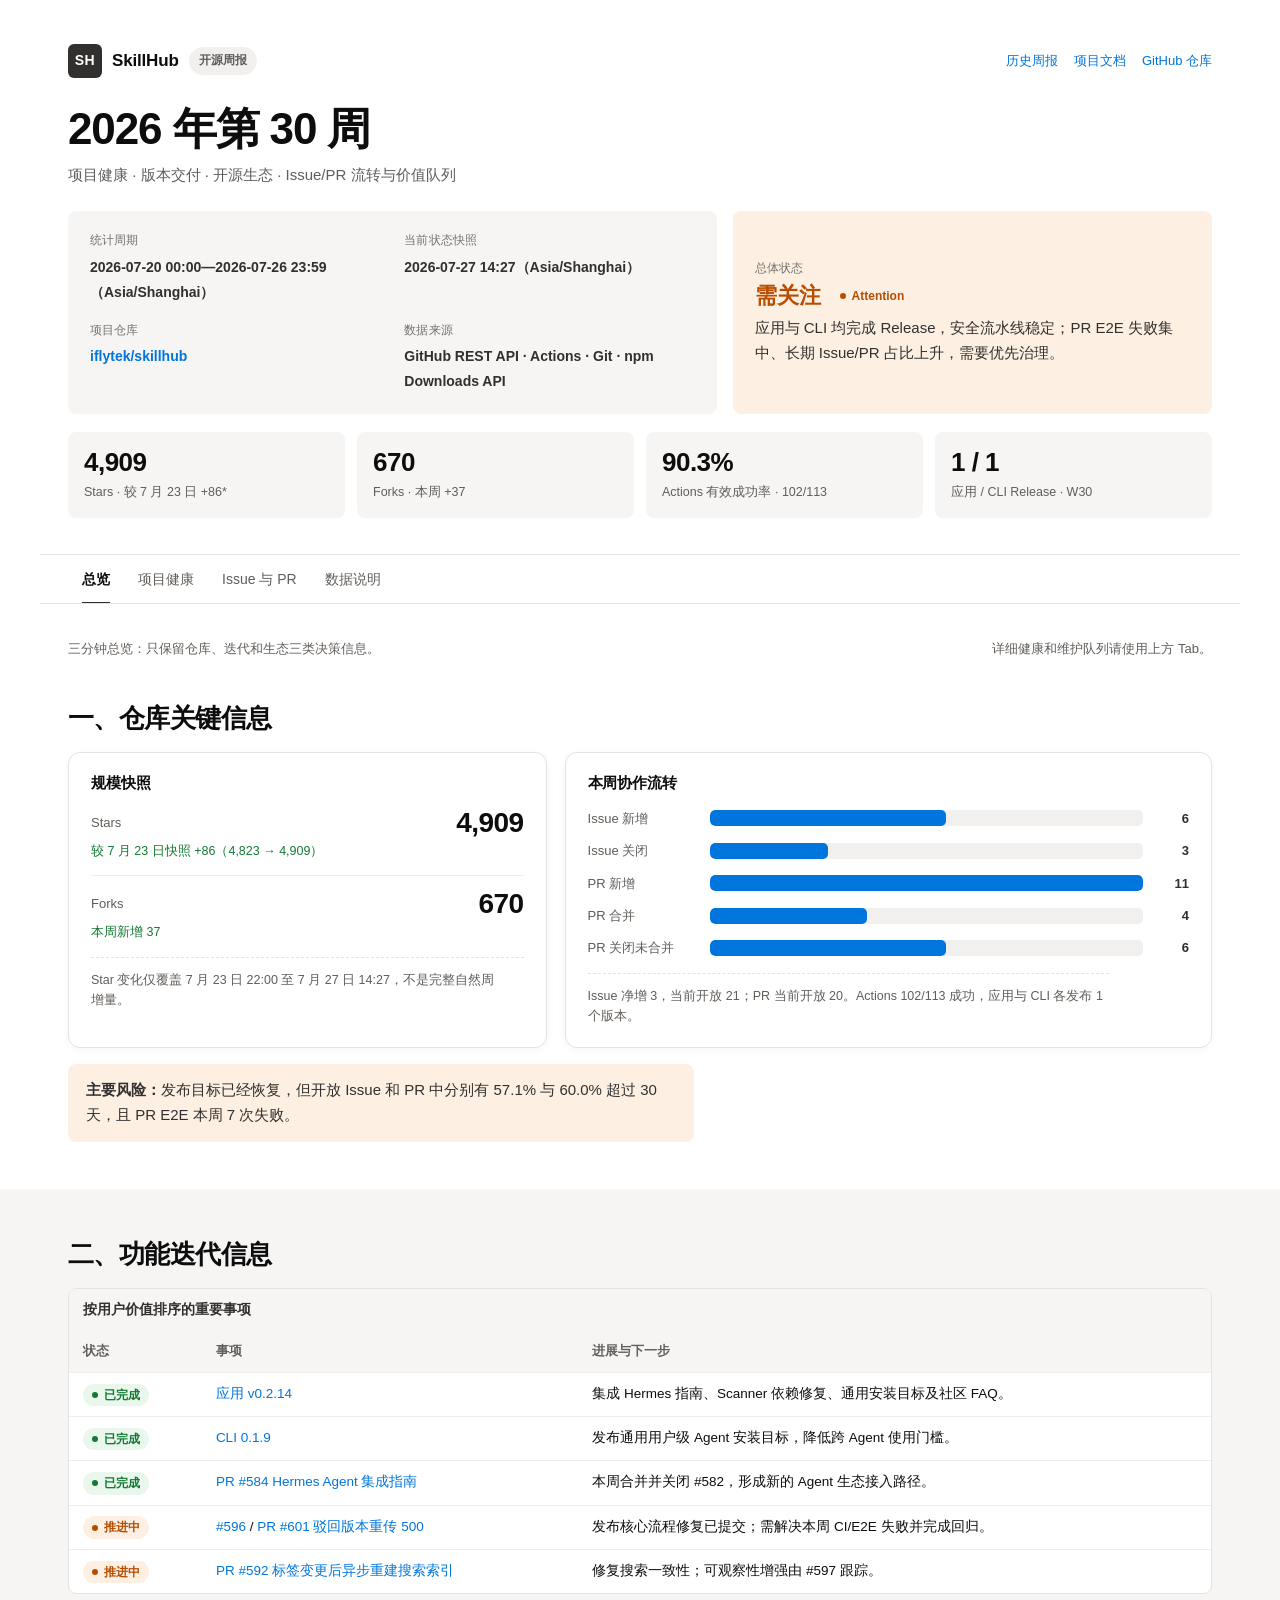
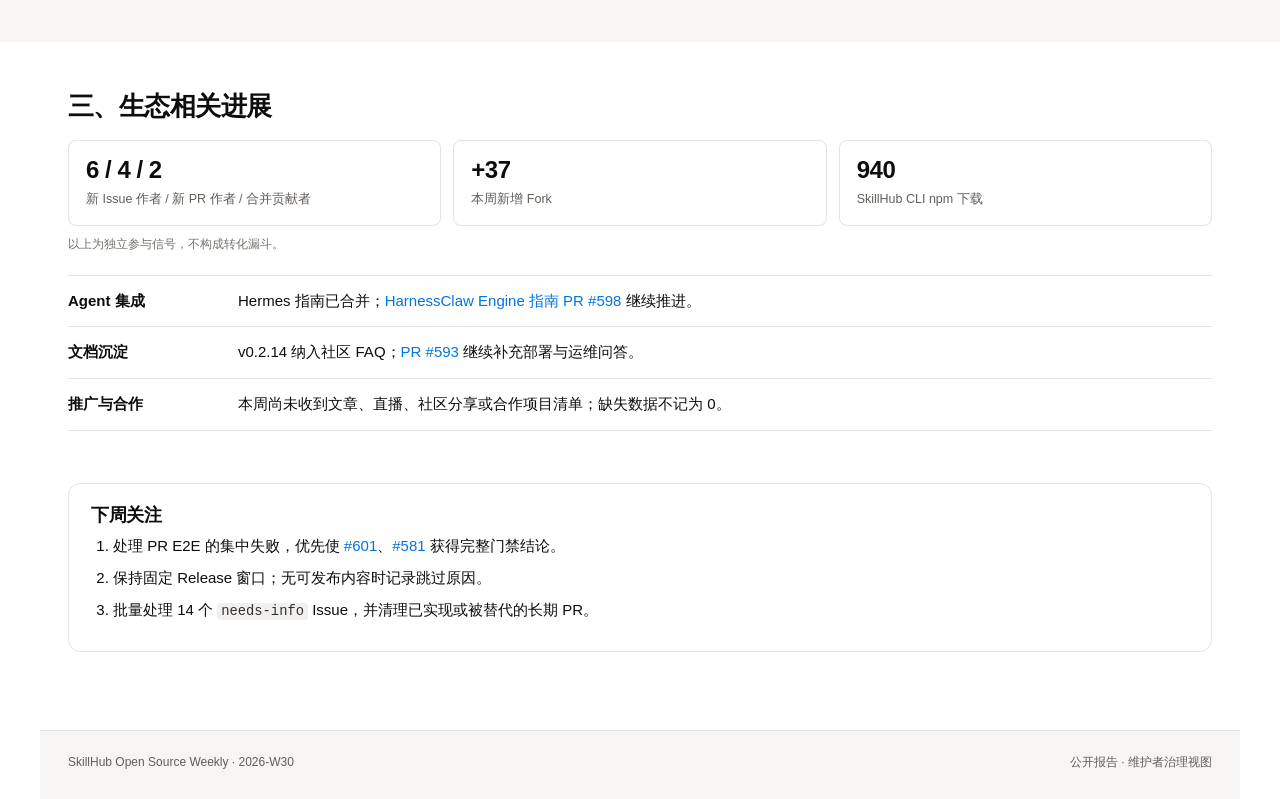
==== commit 9524acc4: "feat(report): add Notion-style health visualizations" ====
--- a/site/reports/2026-W30/index.html
+++ b/site/reports/2026-W30/index.html
@@ -6,335 +6,1169 @@
   <meta name="description" content="SkillHub 2026 年第 30 周开源周报：仓库状态、功能迭代、生态进展及项目健康明细。">
   <title>SkillHub 开源周报｜2026 年第 30 周</title>
   <script>document.documentElement.classList.add('js')</script>
-  <style>
-    :root {
-      color-scheme: light;
-      --page: #edf1f5;
-      --paper: #ffffff;
-      --ink: #182230;
-      --ink-soft: #344054;
-      --muted: #667085;
-      --line: #d8dee8;
-      --line-soft: #e9edf2;
-      --navy: #17365d;
-      --navy-dark: #102a49;
-      --blue-soft: #edf4fb;
-      --green: #166b45;
-      --orange: #98520f;
-      --red: #a23535;
-      --focus: #2e79c7;
-    }
-    * { box-sizing: border-box; }
-    html { scroll-behavior: smooth; }
-    body {
-      margin: 0;
-      background: var(--page);
-      color: var(--ink);
-      font: 15px/1.65 -apple-system, BlinkMacSystemFont, "Segoe UI", "PingFang SC",
-        "Microsoft YaHei", sans-serif;
-      text-rendering: optimizeLegibility;
-    }
-    a { color: #175ea8; text-underline-offset: 3px; }
-    a:hover { color: #0f477f; }
-    button, a { -webkit-tap-highlight-color: transparent; }
-    :focus-visible { outline: 3px solid var(--focus); outline-offset: 3px; }
-    .skip-link {
-      position: fixed;
-      z-index: 20;
-      top: 8px;
-      left: -999px;
-      padding: 8px 12px;
-      background: var(--navy-dark);
-      color: #fff;
-    }
-    .skip-link:focus { left: 8px; }
-    .report {
-      width: min(1120px, calc(100% - 32px));
-      min-height: 100vh;
-      margin: 28px auto;
-      background: var(--paper);
-      box-shadow: 0 10px 30px rgb(16 42 73 / 8%);
-    }
-    .masthead { padding: 34px 44px 28px; border-top: 6px solid var(--navy); }
-    .topline {
-      display: flex;
-      align-items: center;
-      justify-content: space-between;
-      gap: 20px;
-      margin-bottom: 24px;
-    }
-    .brand {
-      color: var(--navy);
-      font-size: 13px;
-      font-weight: 800;
-      letter-spacing: .12em;
-      text-transform: uppercase;
-    }
-    .utility-links { display: flex; flex-wrap: wrap; gap: 14px; font-size: 13px; }
-    h1 {
-      max-width: 780px;
-      margin: 0;
-      color: var(--navy-dark);
-      font-size: clamp(30px, 4vw, 44px);
-      line-height: 1.18;
-      letter-spacing: -.025em;
-    }
-    .period { margin: 10px 0 0; color: var(--muted); font-size: 13px; }
-    .headline {
-      display: grid;
-      grid-template-columns: auto 1fr;
-      gap: 16px;
-      align-items: start;
-      margin: 26px 0 0;
-      padding: 16px 18px;
-      background: var(--blue-soft);
-      border-left: 4px solid var(--navy);
-      color: var(--ink-soft);
-    }
-    .headline-label {
-      color: var(--navy);
-      font-size: 12px;
-      font-weight: 800;
-      letter-spacing: .08em;
-      white-space: nowrap;
-    }
-    .headline p { margin: 0; }
-    .metrics {
-      display: grid;
-      grid-template-columns: repeat(4, 1fr);
-      margin-top: 26px;
-      border-block: 1px solid var(--line);
-    }
-    .metric { min-width: 0; padding: 15px 18px; border-left: 1px solid var(--line); }
-    .metric:first-child { border-left: 0; }
-    .metric strong {
-      display: block;
-      color: var(--navy-dark);
-      font-size: 23px;
-      line-height: 1.25;
-      font-variant-numeric: tabular-nums;
-    }
-    .metric span { display: block; margin-top: 3px; color: var(--muted); font-size: 12px; }
-    .tabs-wrap {
-      position: sticky;
-      z-index: 10;
-      top: 0;
-      overflow-x: auto;
-      background: rgb(255 255 255 / 96%);
-      border-block: 1px solid var(--line);
-      backdrop-filter: blur(8px);
-    }
-    .tabs { display: flex; min-width: max-content; padding: 0 32px; }
-    .tab {
-      position: relative;
-      min-height: 48px;
-      padding: 0 14px;
-      border: 0;
-      background: transparent;
-      color: var(--muted);
-      cursor: pointer;
-      font: inherit;
-      font-size: 13px;
-      font-weight: 750;
-    }
-    .tab::after {
-      position: absolute;
-      right: 14px;
-      bottom: -1px;
-      left: 14px;
-      height: 3px;
-      background: transparent;
-      content: "";
-    }
-    .tab:hover, .tab[aria-selected="true"] { color: var(--navy); }
-    .tab[aria-selected="true"]::after { background: var(--navy); }
-    main { padding: 0 44px 42px; }
-    .tab-panel { padding-top: 4px; }
-    .js .tab-panel[hidden] { display: none; }
-    .panel-intro {
-      display: flex;
-      justify-content: space-between;
-      gap: 24px;
-      margin: 30px 0 2px;
-      color: var(--muted);
-      font-size: 13px;
-    }
-    .panel-intro p { margin: 0; }
-    section.report-section { padding: 28px 0; border-top: 1px solid var(--line); }
-    section.report-section:first-of-type { border-top: 0; }
-    h2 { margin: 0 0 15px; color: var(--navy-dark); font-size: 22px; line-height: 1.35; }
-    h3 { margin: 24px 0 10px; color: var(--ink); font-size: 16px; line-height: 1.4; }
-    p { max-width: 82ch; }
-    .section-lead { margin: -5px 0 17px; color: var(--ink-soft); }
-    .table-wrap { overflow-x: auto; border: 1px solid var(--line); }
-    table { width: 100%; min-width: 680px; border-collapse: collapse; font-size: 13px; }
-    caption {
-      padding: 10px 12px;
-      background: #f5f7f9;
-      color: var(--ink-soft);
-      font-weight: 750;
-      text-align: left;
-    }
-    th, td {
-      padding: 10px 12px;
-      border-bottom: 1px solid var(--line-soft);
-      vertical-align: top;
-      text-align: left;
-    }
-    th {
-      background: #f7f8fa;
-      color: var(--ink-soft);
-      font-size: 12px;
-      font-weight: 750;
-      white-space: nowrap;
-    }
-    tbody tr:last-child td { border-bottom: 0; }
-    .number { text-align: right; white-space: nowrap; font-variant-numeric: tabular-nums; }
-    .status, .value-level {
-      display: inline-block;
-      font-size: 12px;
-      font-weight: 800;
-      white-space: nowrap;
-    }
-    .status.ok { color: var(--green); }
-    .status.warn { color: var(--orange); }
-    .status.risk { color: var(--red); }
-    .value-level {
-      min-width: 25px;
-      padding: 1px 7px;
-      border: 1px solid currentColor;
-      border-radius: 999px;
-      text-align: center;
-    }
-    .value-a { color: var(--red); }
-    .value-b { color: var(--orange); }
-    .value-c { color: var(--navy); }
-    .value-d { color: var(--muted); }
-    .risk-note {
-      margin: 15px 0 0;
-      padding: 12px 15px;
-      background: #fff6e8;
-      border-left: 3px solid var(--orange);
-      color: #704010;
-    }
-    .ecosystem-list {
-      margin: 0;
-      padding: 0;
-      list-style: none;
-      border-top: 1px solid var(--line);
-    }
-    .ecosystem-list li {
-      display: grid;
-      grid-template-columns: 150px 1fr;
-      gap: 20px;
-      padding: 12px 0;
-      border-bottom: 1px solid var(--line);
-    }
-    .ecosystem-list strong { color: var(--navy); }
-    .next-actions {
-      margin: 2px 0 30px;
-      padding: 20px 22px;
-      background: #f5f7f9;
-      border-top: 3px solid var(--navy);
-    }
-    .next-actions h2 { margin-bottom: 8px; font-size: 18px; }
-    .next-actions ol { margin: 0; padding-left: 22px; }
-    .next-actions li { margin: 7px 0; }
-    .health-grid {
-      display: grid;
-      grid-template-columns: 1fr 1fr;
-      gap: 18px;
-      margin-top: 18px;
-    }
-    .health-note { padding: 17px 18px; border: 1px solid var(--line); }
-    .health-note h3 { margin: 0 0 7px; color: var(--navy); }
-    .health-note p { margin: 0; color: var(--ink-soft); }
-    .flow-summary {
-      display: grid;
-      grid-template-columns: repeat(2, 1fr);
-      gap: 1px;
-      margin: 18px 0 24px;
-      background: var(--line);
-      border: 1px solid var(--line);
-    }
-    .flow-item { padding: 15px 17px; background: var(--paper); }
-    .flow-item strong {
-      display: block;
-      color: var(--navy);
-      font-size: 18px;
-      font-variant-numeric: tabular-nums;
-    }
-    .flow-item span { color: var(--muted); font-size: 12px; }
-    details { margin-top: 16px; border: 1px solid var(--line); }
-    summary {
-      padding: 12px 15px;
-      background: #f7f8fa;
-      color: var(--ink-soft);
-      cursor: pointer;
-      font-weight: 750;
-    }
-    .details-body { padding: 4px 15px 14px; }
-    .method-list { margin: 0; padding: 0; list-style: none; border-top: 1px solid var(--line); }
-    .method-list li {
-      display: grid;
-      grid-template-columns: 180px 1fr;
-      gap: 20px;
-      padding: 12px 0;
-      border-bottom: 1px solid var(--line);
-    }
-    .method-list strong { color: var(--navy); }
-    footer {
-      display: flex;
-      justify-content: space-between;
-      gap: 24px;
-      padding: 18px 44px 24px;
-      border-top: 1px solid var(--line);
-      color: var(--muted);
-      font-size: 12px;
-    }
-    .sr-only {
-      position: absolute;
-      width: 1px;
-      height: 1px;
-      padding: 0;
-      margin: -1px;
-      overflow: hidden;
-      clip: rect(0, 0, 0, 0);
-      white-space: nowrap;
-      border: 0;
-    }
-    @media (max-width: 760px) {
-      .report { width: 100%; margin: 0; box-shadow: none; }
-      .masthead, main, footer { padding-right: 18px; padding-left: 18px; }
-      .topline, footer, .panel-intro {
-        align-items: flex-start;
-        flex-direction: column;
-        gap: 8px;
-      }
-      .headline { grid-template-columns: 1fr; gap: 5px; }
-      .metrics { grid-template-columns: repeat(2, 1fr); }
-      .metric:nth-child(3) { border-top: 1px solid var(--line); border-left: 0; }
-      .metric:nth-child(4) { border-top: 1px solid var(--line); }
-      .tabs { padding: 0 6px; }
-      .health-grid, .flow-summary { grid-template-columns: 1fr; }
-      .ecosystem-list li, .method-list li { grid-template-columns: 1fr; gap: 3px; }
-    }
-    @media (prefers-reduced-motion: reduce) { html { scroll-behavior: auto; } }
-    @media print {
-      @page { size: A4; margin: 13mm; }
-      body { background: #fff; font-size: 10px; }
-      .report { width: 100%; margin: 0; box-shadow: none; }
-      .masthead, main, footer { padding-right: 0; padding-left: 0; }
-      .tabs-wrap, .skip-link, .utility-links { display: none !important; }
-      .tab-panel[hidden] { display: block !important; }
-      .tab-panel { break-before: page; }
-      .tab-panel:first-child { break-before: auto; }
-      section.report-section { padding: 16px 0; }
-      h1 { font-size: 27px; }
-      h2, h3, tr, .health-note, .next-actions { break-inside: avoid; }
-      table { min-width: 0; font-size: 8px; }
-      th, td { padding: 5px 6px; }
-    }
+  <style data-report-theme="notion-light">
+:root {
+  color-scheme: light;
+  --page: #ffffff;
+  --paper: #ffffff;
+  --warm: #f6f5f4;
+  --ink: #0d0d0d;
+  --ink-soft: #31302e;
+  --muted: #615d59;
+  --faint: #76716c;
+  --line: #e5e3e1;
+  --line-soft: #efeeec;
+  --blue: #0075de;
+  --blue-active: #005bab;
+  --blue-soft: #f2f9ff;
+  --green: #147a33;
+  --green-soft: #e9f7ec;
+  --orange: #b84d00;
+  --orange-soft: #fdf0e3;
+  --red: #b52d25;
+  --red-soft: #fdecea;
+  --neutral-soft: #f1f0ef;
+  --focus: #097fe8;
+  --radius-sm: 8px;
+  --radius: 12px;
+  --shadow: 0 2px 8px rgb(0 0 0 / 4%);
+}
+
+* {
+  box-sizing: border-box;
+}
+
+html {
+  scroll-behavior: smooth;
+}
+
+body {
+  margin: 0;
+  background: var(--page);
+  color: var(--ink);
+  font: 15px/1.65 Inter, -apple-system, BlinkMacSystemFont, "Segoe UI",
+    "PingFang SC", "Hiragino Sans GB", "Microsoft YaHei", sans-serif;
+  text-rendering: optimizeLegibility;
+  -webkit-font-smoothing: antialiased;
+}
+
+a {
+  color: var(--blue);
+  text-decoration: none;
+  text-underline-offset: 3px;
+}
+
+a:hover {
+  color: var(--blue-active);
+  text-decoration: underline;
+}
+
+button,
+a {
+  -webkit-tap-highlight-color: transparent;
+}
+
+:focus-visible {
+  outline: 2px solid var(--focus);
+  outline-offset: 3px;
+}
+
+code {
+  padding: 1px 4px;
+  border-radius: 4px;
+  background: var(--neutral-soft);
+  color: var(--ink-soft);
+  font-size: .92em;
+}
+
+.skip-link {
+  position: fixed;
+  z-index: 30;
+  top: 8px;
+  left: -999px;
+  padding: 8px 12px;
+  border-radius: 4px;
+  background: var(--ink-soft);
+  color: #fff;
+}
+
+.skip-link:focus {
+  left: 8px;
+}
+
+.report {
+  width: min(1200px, 100%);
+  min-height: 100vh;
+  margin: 0 auto;
+  background: var(--paper);
+}
+
+.masthead {
+  padding: 44px 28px 36px;
+  border-bottom: 1px solid var(--line);
+}
+
+.topline {
+  display: flex;
+  align-items: center;
+  justify-content: space-between;
+  gap: 18px;
+  margin-bottom: 26px;
+}
+
+.brand {
+  display: flex;
+  align-items: center;
+  gap: 10px;
+  color: var(--ink);
+}
+
+.brand-mark {
+  display: inline-flex;
+  width: 34px;
+  height: 34px;
+  align-items: center;
+  justify-content: center;
+  border-radius: 6px;
+  background: var(--ink-soft);
+  color: #fff;
+  font-size: 14px;
+  font-weight: 700;
+  letter-spacing: .04em;
+}
+
+.brand-name {
+  font-size: 17px;
+  font-weight: 700;
+  letter-spacing: -.01em;
+}
+
+.brand-tag {
+  padding: 4px 10px;
+  border-radius: 9999px;
+  background: var(--neutral-soft);
+  color: var(--muted);
+  font-size: 12px;
+  font-weight: 600;
+}
+
+.utility-links {
+  display: flex;
+  flex-wrap: wrap;
+  gap: 16px;
+  font-size: 13px;
+}
+
+h1,
+h2,
+h3 {
+  text-wrap: balance;
+}
+
+h1 {
+  max-width: 820px;
+  margin: 0;
+  color: var(--ink);
+  font-size: clamp(32px, 4vw, 44px);
+  line-height: 1.15;
+  letter-spacing: -.025em;
+}
+
+.report-sub {
+  margin: 8px 0 24px;
+  color: var(--muted);
+  font-size: 15px;
+}
+
+.header-grid {
+  display: grid;
+  grid-template-columns: 1.15fr .85fr;
+  gap: 16px;
+}
+
+.meta-card,
+.headline {
+  border-radius: var(--radius-sm);
+  padding: 20px 22px;
+}
+
+.meta-card {
+  background: var(--warm);
+}
+
+.meta-grid {
+  display: grid;
+  grid-template-columns: 1fr 1fr;
+  gap: 16px 24px;
+}
+
+.meta-item .key,
+.headline-label {
+  display: block;
+  margin-bottom: 4px;
+  color: var(--faint);
+  font-size: 12px;
+  font-weight: 500;
+  letter-spacing: .01em;
+}
+
+.meta-item .value {
+  color: var(--ink-soft);
+  font-size: 14px;
+  font-weight: 600;
+}
+
+.period {
+  margin: 0;
+}
+
+.headline {
+  display: flex;
+  flex-direction: column;
+  justify-content: center;
+  margin: 0;
+  border: 0;
+  background: var(--orange-soft);
+  color: var(--ink-soft);
+}
+
+.headline-status {
+  display: flex;
+  align-items: center;
+  gap: 10px;
+  margin-bottom: 7px;
+}
+
+.headline-status strong {
+  color: var(--orange);
+  font-size: 22px;
+  line-height: 1.2;
+}
+
+.headline p {
+  margin: 0;
+  max-width: 60ch;
+}
+
+.metrics {
+  display: grid;
+  grid-template-columns: repeat(4, 1fr);
+  gap: 12px;
+  margin-top: 18px;
+  border: 0;
+}
+
+.metric {
+  min-width: 0;
+  padding: 16px;
+  border: 0;
+  border-radius: var(--radius-sm);
+  background: var(--warm);
+}
+
+.metric strong {
+  display: block;
+  color: var(--ink);
+  font-size: 26px;
+  line-height: 1.15;
+  letter-spacing: -.02em;
+  font-variant-numeric: tabular-nums;
+}
+
+.metric span {
+  display: block;
+  margin-top: 4px;
+  color: var(--muted);
+  font-size: 12.5px;
+}
+
+.tabs-wrap {
+  position: sticky;
+  z-index: 20;
+  top: 0;
+  overflow-x: auto;
+  border-bottom: 1px solid var(--line);
+  background: rgb(255 255 255 / 97%);
+  backdrop-filter: saturate(1.1) blur(5px);
+}
+
+.tabs {
+  display: flex;
+  min-width: max-content;
+  padding: 0 28px;
+}
+
+.tab {
+  position: relative;
+  min-height: 48px;
+  padding: 0 14px;
+  border: 0;
+  background: transparent;
+  color: var(--muted);
+  cursor: pointer;
+  font: inherit;
+  font-size: 14px;
+  font-weight: 500;
+}
+
+.tab::after {
+  position: absolute;
+  right: 14px;
+  bottom: -1px;
+  left: 14px;
+  height: 2px;
+  background: transparent;
+  content: "";
+}
+
+.tab:hover,
+.tab[aria-selected="true"] {
+  color: var(--ink);
+}
+
+.tab[aria-selected="true"] {
+  font-weight: 600;
+}
+
+.tab[aria-selected="true"]::after {
+  background: var(--ink-soft);
+}
+
+main {
+  padding: 0 28px 48px;
+}
+
+.tab-panel {
+  padding-top: 4px;
+}
+
+.js .tab-panel[hidden] {
+  display: none;
+}
+
+.panel-intro {
+  display: flex;
+  justify-content: space-between;
+  gap: 24px;
+  margin: 30px 0 0;
+  color: var(--muted);
+  font-size: 13px;
+}
+
+.panel-intro p {
+  margin: 0;
+}
+
+section.report-section {
+  margin: 0;
+  padding: 48px 0;
+  border: 0;
+}
+
+.tab-panel > section.report-section:nth-of-type(even) {
+  background: var(--warm);
+  box-shadow: 0 0 0 100vmax var(--warm);
+  clip-path: inset(0 -100vmax);
+}
+
+section.report-section:first-of-type {
+  padding-top: 42px;
+}
+
+h2 {
+  margin: 0 0 18px;
+  color: var(--ink);
+  font-size: 26px;
+  line-height: 1.25;
+  letter-spacing: -.02em;
+}
+
+h3 {
+  margin: 30px 0 12px;
+  color: var(--ink);
+  font-size: 18px;
+  line-height: 1.35;
+  letter-spacing: -.01em;
+}
+
+p {
+  max-width: 75ch;
+  text-wrap: pretty;
+}
+
+.section-lead {
+  margin: -7px 0 18px;
+  color: var(--muted);
+}
+
+.table-wrap {
+  overflow-x: auto;
+  border: 1px solid var(--line);
+  border-radius: var(--radius-sm);
+  background: var(--paper);
+}
+
+table {
+  width: 100%;
+  min-width: 680px;
+  border-collapse: collapse;
+  font-size: 13.5px;
+}
+
+caption {
+  padding: 10px 14px;
+  background: var(--warm);
+  color: var(--ink-soft);
+  font-weight: 600;
+  text-align: left;
+}
+
+th,
+td {
+  padding: 10px 14px;
+  border-bottom: 1px solid var(--line-soft);
+  vertical-align: top;
+  text-align: left;
+}
+
+th {
+  background: var(--warm);
+  color: var(--muted);
+  font-size: 12.5px;
+  font-weight: 600;
+  white-space: nowrap;
+}
+
+tbody tr:last-child td {
+  border-bottom: 0;
+}
+
+tbody tr:hover {
+  background: #faf9f8;
+}
+
+.number {
+  text-align: right;
+  white-space: nowrap;
+  font-variant-numeric: tabular-nums;
+}
+
+.status,
+.value-level {
+  display: inline-flex;
+  align-items: center;
+  gap: 6px;
+  min-width: 25px;
+  padding: 4px 9px;
+  border: 0;
+  border-radius: 9999px;
+  font-size: 12px;
+  font-weight: 600;
+  line-height: 1.2;
+  white-space: nowrap;
+}
+
+.status::before {
+  width: 6px;
+  height: 6px;
+  border-radius: 50%;
+  background: currentColor;
+  content: "";
+}
+
+.status.ok {
+  background: var(--green-soft);
+  color: var(--green);
+}
+
+.status.warn {
+  background: var(--orange-soft);
+  color: var(--orange);
+}
+
+.status.risk {
+  background: var(--red-soft);
+  color: var(--red);
+}
+
+.value-a {
+  background: var(--red-soft);
+  color: var(--red);
+}
+
+.value-b {
+  background: var(--orange-soft);
+  color: var(--orange);
+}
+
+.value-c {
+  background: var(--blue-soft);
+  color: var(--blue-active);
+}
+
+.value-d {
+  background: var(--neutral-soft);
+  color: var(--muted);
+}
+
+.risk-note {
+  margin: 16px 0 0;
+  padding: 14px 18px;
+  border: 0;
+  border-radius: var(--radius-sm);
+  background: var(--orange-soft);
+  color: var(--ink-soft);
+}
+
+.repo-visuals {
+  display: grid;
+  grid-template-columns: minmax(280px, .85fr) minmax(0, 1.15fr);
+  gap: 18px;
+}
+
+.snapshot-list {
+  display: grid;
+  gap: 0;
+}
+
+.snapshot-row {
+  display: grid;
+  grid-template-columns: minmax(90px, 1fr) auto;
+  gap: 4px 16px;
+  align-items: center;
+  padding: 13px 0;
+  border-bottom: 1px solid var(--line-soft);
+}
+
+.snapshot-row:first-child {
+  padding-top: 0;
+}
+
+.snapshot-row:last-child {
+  padding-bottom: 0;
+  border-bottom: 0;
+}
+
+.snapshot-row .snapshot-label {
+  color: var(--muted);
+  font-size: 13px;
+}
+
+.snapshot-row strong {
+  color: var(--ink);
+  font-size: 28px;
+  line-height: 1.05;
+  letter-spacing: -.02em;
+  font-variant-numeric: tabular-nums;
+}
+
+.snapshot-row .snapshot-change {
+  grid-column: 1 / -1;
+  color: var(--muted);
+  font-size: 12.5px;
+}
+
+.snapshot-row .snapshot-change.positive {
+  color: var(--green);
+}
+
+.snapshot-row .snapshot-change.missing {
+  color: var(--orange);
+}
+
+.chart-note {
+  margin: 14px 0 0;
+  padding-top: 12px;
+  border-top: 1px dashed var(--line);
+  color: var(--muted);
+  font-size: 12.5px;
+}
+
+.ecosystem-signals {
+  display: grid;
+  grid-template-columns: repeat(3, minmax(0, 1fr));
+  gap: 12px;
+  margin-bottom: 20px;
+}
+
+.ecosystem-signal {
+  padding: 16px 18px;
+  border-radius: var(--radius-sm);
+  background: var(--paper);
+  box-shadow: inset 0 0 0 1px var(--line);
+}
+
+.ecosystem-signal strong {
+  display: block;
+  color: var(--ink);
+  font-size: 24px;
+  line-height: 1.15;
+  letter-spacing: -.02em;
+  font-variant-numeric: tabular-nums;
+}
+
+.ecosystem-signal span {
+  display: block;
+  margin-top: 5px;
+  color: var(--muted);
+  font-size: 12.5px;
+}
+
+.ecosystem-signal-note {
+  grid-column: 1 / -1;
+  margin: -3px 0 0;
+  color: var(--faint);
+  font-size: 12px;
+}
+
+.ecosystem-list,
+.method-list {
+  margin: 0;
+  padding: 0;
+  border-top: 1px solid var(--line);
+  list-style: none;
+}
+
+.ecosystem-list li,
+.method-list li {
+  display: grid;
+  grid-template-columns: 150px 1fr;
+  gap: 20px;
+  padding: 13px 0;
+  border-bottom: 1px solid var(--line);
+}
+
+.method-list li {
+  grid-template-columns: 180px 1fr;
+}
+
+.ecosystem-list strong,
+.method-list strong {
+  color: var(--ink);
+}
+
+.next-actions {
+  margin: 4px 0 30px;
+  padding: 20px 22px;
+  border: 1px solid var(--line);
+  border-radius: var(--radius);
+  background: var(--paper);
+}
+
+.next-actions h2 {
+  margin-bottom: 8px;
+  font-size: 18px;
+}
+
+.next-actions ol {
+  margin: 0;
+  padding-left: 22px;
+}
+
+.next-actions li {
+  margin: 7px 0;
+}
+
+.health-cards {
+  display: grid;
+  grid-template-columns: repeat(auto-fit, minmax(280px, 1fr));
+  gap: 16px;
+}
+
+.health-card,
+.chart-box,
+.health-note {
+  border: 1px solid var(--line);
+  border-radius: var(--radius);
+  background: var(--paper);
+  box-shadow: var(--shadow);
+}
+
+.health-card {
+  display: flex;
+  flex-direction: column;
+  gap: 9px;
+  padding: 20px 22px;
+}
+
+.health-card .top {
+  display: flex;
+  align-items: center;
+  justify-content: space-between;
+  gap: 10px;
+}
+
+.health-card .name {
+  color: var(--ink);
+  font-size: 15px;
+  font-weight: 700;
+}
+
+.health-card .health-metric {
+  color: var(--ink);
+  font-size: 27px;
+  font-weight: 700;
+  line-height: 1.1;
+  letter-spacing: -.02em;
+  font-variant-numeric: tabular-nums;
+}
+
+.health-card .health-metric small {
+  color: var(--muted);
+  font-size: 13px;
+  font-weight: 500;
+  letter-spacing: 0;
+}
+
+.health-card p {
+  margin: 0;
+  color: var(--ink-soft);
+  font-size: 13.5px;
+}
+
+.health-card .detail {
+  padding-top: 9px;
+  border-top: 1px dashed var(--line);
+  color: var(--muted);
+  font-size: 12.5px;
+}
+
+.segbar {
+  display: flex;
+  height: 24px;
+  overflow: hidden;
+  margin: 15px 0 10px;
+  border-radius: 6px;
+  background: var(--neutral-soft);
+}
+
+.segbar > span {
+  min-width: 2px;
+  height: 100%;
+}
+
+.seg-success {
+  background: #1aae39;
+}
+
+.seg-failure {
+  background: #e16259;
+}
+
+.seg-auth {
+  background: #e8a94b;
+}
+
+.seg-skipped {
+  background: #d6d2cd;
+}
+
+.seg-cancelled {
+  background: #8e8984;
+}
+
+.chart-legend {
+  display: flex;
+  flex-wrap: wrap;
+  gap: 8px 20px;
+  color: var(--muted);
+  font-size: 13px;
+}
+
+.chart-legend span {
+  display: inline-flex;
+  align-items: center;
+  gap: 7px;
+}
+
+.chart-legend i {
+  width: 10px;
+  height: 10px;
+  border-radius: 3px;
+}
+
+.chart-legend b {
+  color: var(--ink-soft);
+  font-variant-numeric: tabular-nums;
+}
+
+.chart-grid {
+  display: grid;
+  grid-template-columns: repeat(2, minmax(0, 1fr));
+  gap: 18px;
+}
+
+.chart-box {
+  padding: 20px 22px;
+}
+
+.chart-box h3 {
+  margin: 0 0 14px;
+  font-size: 15px;
+}
+
+.bars {
+  display: grid;
+  gap: 11px;
+}
+
+.bar-row {
+  display: grid;
+  grid-template-columns: 88px 1fr 42px;
+  gap: 10px;
+  align-items: center;
+  font-size: 13px;
+}
+
+.repo-visuals .bar-row {
+  grid-template-columns: 112px 1fr 36px;
+}
+
+.bar-label {
+  color: var(--muted);
+  white-space: nowrap;
+}
+
+.bar-track {
+  height: 16px;
+  overflow: hidden;
+  border-radius: 5px;
+  background: var(--neutral-soft);
+}
+
+.bar-fill {
+  display: block;
+  height: 100%;
+  min-width: 2px;
+  border-radius: 5px;
+  background: var(--blue);
+}
+
+.bar-fill.hot {
+  background: var(--orange);
+}
+
+.bar-value {
+  color: var(--ink-soft);
+  font-weight: 700;
+  text-align: right;
+  font-variant-numeric: tabular-nums;
+}
+
+.donut-layout {
+  display: grid;
+  grid-template-columns: 150px 1fr;
+  gap: 22px;
+  align-items: center;
+}
+
+.donut {
+  position: relative;
+  width: 142px;
+  height: 142px;
+  border-radius: 50%;
+  background: conic-gradient(var(--orange) 0 var(--value), #d6d2cd var(--value) 100%);
+}
+
+.donut::after {
+  position: absolute;
+  inset: 24px;
+  border-radius: 50%;
+  background: var(--paper);
+  content: "";
+}
+
+.donut-center {
+  position: absolute;
+  z-index: 1;
+  inset: 0;
+  display: flex;
+  flex-direction: column;
+  align-items: center;
+  justify-content: center;
+}
+
+.donut-center strong {
+  color: var(--ink);
+  font-size: 26px;
+  line-height: 1.1;
+}
+
+.donut-center span {
+  color: var(--muted);
+  font-size: 12px;
+}
+
+.donut-copy p {
+  margin: 0 0 9px;
+  color: var(--ink-soft);
+  font-size: 13.5px;
+}
+
+.donut-copy p:last-child {
+  margin-bottom: 0;
+}
+
+.health-grid {
+  display: grid;
+  grid-template-columns: repeat(2, minmax(0, 1fr));
+  gap: 18px;
+  margin-top: 18px;
+}
+
+.chart-box + .table-wrap {
+  margin-top: 18px;
+}
+
+.health-note {
+  padding: 18px;
+}
+
+.health-note h3 {
+  margin: 0 0 7px;
+  font-size: 15px;
+}
+
+.health-note p {
+  margin: 0;
+  color: var(--ink-soft);
+}
+
+.flow-summary {
+  display: grid;
+  grid-template-columns: repeat(2, minmax(0, 1fr));
+  gap: 12px;
+  margin: 18px 0 24px;
+}
+
+.flow-item {
+  padding: 16px 18px;
+  border-radius: var(--radius-sm);
+  background: var(--warm);
+}
+
+.flow-item strong {
+  display: block;
+  color: var(--ink);
+  font-size: 20px;
+  font-variant-numeric: tabular-nums;
+}
+
+.flow-item span {
+  color: var(--muted);
+  font-size: 12.5px;
+}
+
+details {
+  margin-top: 16px;
+  border: 1px solid var(--line);
+  border-radius: var(--radius);
+  background: var(--paper);
+}
+
+summary {
+  padding: 14px 18px;
+  color: var(--ink-soft);
+  cursor: pointer;
+  font-weight: 700;
+}
+
+.details-body {
+  padding: 0 18px 16px;
+}
+
+footer {
+  display: flex;
+  justify-content: space-between;
+  gap: 24px;
+  padding: 22px 28px 28px;
+  border-top: 1px solid var(--line);
+  background: var(--warm);
+  color: var(--muted);
+  font-size: 12px;
+}
+
+.sr-only {
+  position: absolute;
+  width: 1px;
+  height: 1px;
+  padding: 0;
+  margin: -1px;
+  overflow: hidden;
+  clip: rect(0, 0, 0, 0);
+  white-space: nowrap;
+  border: 0;
+}
+
+@media (max-width: 760px) {
+  .masthead,
+  main,
+  footer {
+    padding-right: 18px;
+    padding-left: 18px;
+  }
+
+  .topline,
+  footer,
+  .panel-intro {
+    align-items: flex-start;
+    flex-direction: column;
+    gap: 8px;
+  }
+
+  .header-grid,
+  .meta-grid,
+  .repo-visuals,
+  .chart-grid,
+  .health-grid,
+  .flow-summary {
+    grid-template-columns: 1fr;
+  }
+
+  .metrics {
+    grid-template-columns: repeat(2, 1fr);
+  }
+
+  .tabs {
+    padding: 0 6px;
+  }
+
+  section.report-section {
+    padding: 38px 0;
+  }
+
+  .ecosystem-list li,
+  .method-list li {
+    grid-template-columns: 1fr;
+    gap: 3px;
+  }
+
+  .ecosystem-signals {
+    grid-template-columns: 1fr;
+  }
+
+  .ecosystem-signal-note {
+    grid-column: auto;
+  }
+
+  .donut-layout {
+    grid-template-columns: 1fr;
+    justify-items: center;
+  }
+
+  .donut-copy {
+    text-align: center;
+  }
+}
+
+@media (max-width: 430px) {
+  .bar-row {
+    grid-template-columns: 76px 1fr 32px;
+    gap: 7px;
+  }
+
+  .repo-visuals .bar-row {
+    grid-template-columns: 98px 1fr 28px;
+  }
+}
+
+@media (prefers-reduced-motion: reduce) {
+  html {
+    scroll-behavior: auto;
+  }
+}
+
+@media print {
+  @page {
+    size: A4;
+    margin: 13mm;
+  }
+
+  body {
+    background: #fff;
+    font-size: 10px;
+  }
+
+  .report {
+    width: 100%;
+  }
+
+  .masthead,
+  main,
+  footer {
+    padding-right: 0;
+    padding-left: 0;
+  }
+
+  .tabs-wrap,
+  .skip-link,
+  .utility-links {
+    display: none !important;
+  }
+
+  .tab-panel[hidden] {
+    display: block !important;
+  }
+
+  .tab-panel {
+    break-before: page;
+  }
+
+  .tab-panel:first-child {
+    break-before: auto;
+  }
+
+  .tab-panel > section.report-section:nth-of-type(even) {
+    background: #fff;
+    box-shadow: none;
+    clip-path: none;
+  }
+
+  section.report-section {
+    padding: 16px 0;
+  }
+
+  h1 {
+    font-size: 27px;
+  }
+
+  h2,
+  h3,
+  tr,
+  .health-card,
+  .health-note,
+  .chart-box,
+  .next-actions {
+    break-inside: avoid;
+  }
+
+  table {
+    min-width: 0;
+    font-size: 8px;
+  }
+
+  th,
+  td {
+    padding: 5px 6px;
+  }
+
+  .health-card,
+  .health-note,
+  .chart-box {
+    box-shadow: none;
+  }
+
+  .segbar,
+  .bar-fill,
+  .donut,
+  .status,
+  .value-level,
+  .metric,
+  .headline {
+    print-color-adjust: exact;
+    -webkit-print-color-adjust: exact;
+  }
+}
   </style>
   <noscript>
     <style>
@@ -348,22 +1182,52 @@
   <article class="report">
     <header class="masthead">
       <div class="topline">
-        <span class="brand">SkillHub · 开源周报</span>
+        <div class="brand">
+          <span class="brand-mark" aria-hidden="true">SH</span>
+          <span class="brand-name">SkillHub</span>
+          <span class="brand-tag">开源周报</span>
+        </div>
         <nav class="utility-links" aria-label="站点链接">
           <a href="../../archive.html">历史周报</a>
           <a href="https://iflytek.github.io/skillhub/">项目文档</a>
           <a href="https://github.com/iflytek/skillhub">GitHub 仓库</a>
         </nav>
       </div>
-      <h1>2026 年第 30 周开源周报</h1>
-      <p class="period">统计周期 2026-07-20—2026-07-26（Asia/Shanghai） · 快照 2026-07-27 14:27</p>
-      <div class="headline">
-        <span class="headline-label">本周判断</span>
-        <p>应用与 CLI 均完成 Release，安全流水线稳定；PR E2E 失败集中、长期 Issue/PR 占比上升，需要优先治理。</p>
+      <h1>2026 年第 30 周</h1>
+      <p class="report-sub">项目健康 · 版本交付 · 开源生态 · Issue/PR 流转与价值队列</p>
+      <div class="header-grid">
+        <div class="meta-card">
+          <div class="meta-grid">
+            <div class="meta-item">
+              <span class="key">统计周期</span>
+              <span class="value">2026-07-20 00:00—2026-07-26 23:59（Asia/Shanghai）</span>
+            </div>
+            <div class="meta-item">
+              <span class="key">当前状态快照</span>
+              <span class="value">2026-07-27 14:27（Asia/Shanghai）</span>
+            </div>
+            <div class="meta-item">
+              <span class="key">项目仓库</span>
+              <span class="value"><a href="https://github.com/iflytek/skillhub">iflytek/skillhub</a></span>
+            </div>
+            <div class="meta-item">
+              <span class="key">数据来源</span>
+              <span class="value">GitHub REST API · Actions · Git · npm Downloads API</span>
+            </div>
+          </div>
+        </div>
+        <div class="headline">
+          <span class="headline-label">总体状态</span>
+          <div class="headline-status">
+            <strong>需关注</strong>
+            <span class="status warn">Attention</span>
+          </div>
+          <p>应用与 CLI 均完成 Release，安全流水线稳定；PR E2E 失败集中、长期 Issue/PR 占比上升，需要优先治理。</p>
+        </div>
       </div>
       <div class="metrics" aria-label="四项核心指标">
-        <div class="metric"><strong>4,909</strong><span>Stars · 当前快照</span></div>
-        <div class="metric"><strong>670</strong><span>Forks · 本周新增 37</span></div>
+        <div class="metric"><strong>4,909</strong><span>Stars · 较 7 月 23 日 +86*</span></div>
+        <div class="metric"><strong>670</strong><span>Forks · 本周 +37</span></div>
         <div class="metric"><strong>90.3%</strong><span>Actions 有效成功率 · 102/113</span></div>
         <div class="metric"><strong>1 / 1</strong><span>应用 / CLI Release · W30</span></div>
       </div>
@@ -392,19 +1256,34 @@
 
         <section class="report-section" data-module="repository-summary" aria-labelledby="repository-title">
           <h2 id="repository-title">一、仓库关键信息</h2>
-          <div class="table-wrap">
-            <table>
-              <caption>本周流量与当前快照</caption>
-              <thead><tr><th>指标</th><th class="number">结果</th><th>口径与判断</th></tr></thead>
-              <tbody>
-                <tr><td>Stars</td><td class="number">4,909</td><td>当前快照；本周净增量无法从单一快照计算。</td></tr>
-                <tr><td>Forks</td><td class="number">670</td><td>当前快照；本周新增 37 个 Fork。</td></tr>
-                <tr><td>Actions</td><td class="number">102 / 113</td><td>有效成功率 90.3%；11 次失败中 7 次来自 PR E2E。</td></tr>
-                <tr><td>Release</td><td class="number">1 / 1</td><td>应用 v0.2.14 与 CLI 0.1.9 均于 7 月 22 日发布。</td></tr>
-                <tr><td>Issue</td><td class="number">+6 / -3</td><td>净增 3；当前快照开放 21 个。</td></tr>
-                <tr><td>PR</td><td class="number">+11 / 合并 4</td><td>另关闭未合并 6 个；当前快照开放 20 个。</td></tr>
-              </tbody>
-            </table>
+          <div class="repo-visuals">
+            <div class="chart-box" data-module="repository-scale">
+              <h3>规模快照</h3>
+              <div class="snapshot-list">
+                <div class="snapshot-row">
+                  <span class="snapshot-label">Stars</span>
+                  <strong>4,909</strong>
+                  <span class="snapshot-change positive">较 7 月 23 日快照 +86（4,823 → 4,909）</span>
+                </div>
+                <div class="snapshot-row">
+                  <span class="snapshot-label">Forks</span>
+                  <strong>670</strong>
+                  <span class="snapshot-change positive">本周新增 37</span>
+                </div>
+              </div>
+              <p class="chart-note">Star 变化仅覆盖 7 月 23 日 22:00 至 7 月 27 日 14:27，不是完整自然周增量。</p>
+            </div>
+            <div class="chart-box" data-module="weekly-collaboration-chart">
+              <h3>本周协作流转</h3>
+              <div class="bars" role="img" aria-label="W30 协作流转：Issue 新增 6 个、关闭 3 个；PR 新增 11 个、合并 4 个、关闭未合并 6 个">
+                <div class="bar-row"><span class="bar-label">Issue 新增</span><span class="bar-track"><span class="bar-fill" style="width:54.5%"></span></span><span class="bar-value">6</span></div>
+                <div class="bar-row"><span class="bar-label">Issue 关闭</span><span class="bar-track"><span class="bar-fill" style="width:27.3%"></span></span><span class="bar-value">3</span></div>
+                <div class="bar-row"><span class="bar-label">PR 新增</span><span class="bar-track"><span class="bar-fill" style="width:100%"></span></span><span class="bar-value">11</span></div>
+                <div class="bar-row"><span class="bar-label">PR 合并</span><span class="bar-track"><span class="bar-fill" style="width:36.4%"></span></span><span class="bar-value">4</span></div>
+                <div class="bar-row"><span class="bar-label">PR 关闭未合并</span><span class="bar-track"><span class="bar-fill" style="width:54.5%"></span></span><span class="bar-value">6</span></div>
+              </div>
+              <p class="chart-note">Issue 净增 3，当前开放 21；PR 当前开放 20。Actions 102/113 成功，应用与 CLI 各发布 1 个版本。</p>
+            </div>
           </div>
           <p class="risk-note"><strong>主要风险：</strong>发布目标已经恢复，但开放 Issue 和 PR 中分别有 57.1% 与 60.0% 超过 30 天，且 PR E2E 本周 7 次失败。</p>
         </section>
@@ -448,9 +1327,14 @@
 
         <section class="report-section" data-module="ecosystem-progress" aria-labelledby="ecosystem-title">
           <h2 id="ecosystem-title">三、生态相关进展</h2>
+          <div class="ecosystem-signals" data-module="ecosystem-signals" role="img"
+            aria-label="W30 开源生态参与信号：6 位新 Issue 作者、4 位新 PR 作者、2 位合并贡献者；本周新增 37 个 Fork；SkillHub CLI npm 下载 940 次">
+            <div class="ecosystem-signal"><strong>6 / 4 / 2</strong><span>新 Issue 作者 / 新 PR 作者 / 合并贡献者</span></div>
+            <div class="ecosystem-signal"><strong>+37</strong><span>本周新增 Fork</span></div>
+            <div class="ecosystem-signal"><strong>940</strong><span>SkillHub CLI npm 下载</span></div>
+            <p class="ecosystem-signal-note">以上为独立参与信号，不构成转化漏斗。</p>
+          </div>
           <ul class="ecosystem-list">
-            <li><strong>社区参与</strong><span>6 位新 Issue 提交者、4 位新 PR 作者、2 位合并贡献者。</span></li>
-            <li><strong>使用信号</strong><span>本周新增 37 个 Fork；SkillHub CLI 在 npm 获得 940 次下载。</span></li>
             <li><strong>Agent 集成</strong><span>Hermes 指南已合并；<a href="https://github.com/iflytek/skillhub/pull/598">HarnessClaw Engine 指南 PR #598</a> 继续推进。</span></li>
             <li><strong>文档沉淀</strong><span>v0.2.14 纳入社区 FAQ；<a href="https://github.com/iflytek/skillhub/pull/593">PR #593</a> 继续补充部署与运维问答。</span></li>
             <li><strong>推广与合作</strong><span>本周尚未收到文章、直播、社区分享或合作项目清单；缺失数据不记为 0。</span></li>
@@ -476,25 +1360,66 @@
 
         <section class="report-section" data-module="health-summary" aria-labelledby="health-summary-title">
           <h2 id="health-summary-title">项目健康状态</h2>
-          <div class="table-wrap">
-            <table>
-              <caption>健康维度判断</caption>
-              <thead><tr><th>维度</th><th>状态</th><th>证据</th><th>判断</th></tr></thead>
-              <tbody>
-                <tr><td>工程稳定性</td><td><span class="status warn">需关注</span></td><td>102/113，90.3%</td><td>11 次失败中 7 次为 PR E2E，覆盖多个开发分支。</td></tr>
-                <tr><td>安全流水线</td><td><span class="status ok">稳定</span></td><td>26/26 执行成功</td><td>另有 9 次等待授权、1 次条件跳过；不代表漏洞为零。</td></tr>
-                <tr><td>自动化运营</td><td><span class="status warn">需关注</span></td><td>Rescore 27/28</td><td>DeepWiki 1 次失败；镜像发布 2 成功、1 失败。</td></tr>
-                <tr><td>Release 交付</td><td><span class="status ok">达成</span></td><td>应用 1 / CLI 1</td><td>v0.2.14 与 cli-v0.1.9 均在固定周内发布。</td></tr>
-                <tr><td>Issue 治理</td><td><span class="status warn">需关注</span></td><td>12/21 超 30 天</td><td>14 个仍处于 <code>needs-info</code>。</td></tr>
-                <tr><td>PR 治理</td><td><span class="status risk">风险</span></td><td>12/20 超 30 天</td><td>存量占比升至 60%，Review 与关闭决策不足。</td></tr>
-              </tbody>
-            </table>
+          <div class="health-cards">
+            <article class="health-card">
+              <div class="top"><span class="name">工程稳定性</span><span class="status warn">需关注</span></div>
+              <div class="health-metric">90.3% <small>102/113</small></div>
+              <p>11 次失败中有 7 次来自 PR E2E。</p>
+              <div class="detail">失败覆盖多个开发分支，需要区分回归与环境问题。</div>
+            </article>
+            <article class="health-card">
+              <div class="top"><span class="name">安全流水线</span><span class="status ok">稳定</span></div>
+              <div class="health-metric">26 / 26 <small>执行成功</small></div>
+              <p>另有 9 次等待授权、1 次条件跳过。</p>
+              <div class="detail">执行成功不代表公开漏洞数量为 0。</div>
+            </article>
+            <article class="health-card">
+              <div class="top"><span class="name">自动化运营</span><span class="status warn">需关注</span></div>
+              <div class="health-metric">27 / 28 <small>Backlog Rescore</small></div>
+              <p>DeepWiki 1 次失败；镜像发布 2 成功、1 失败。</p>
+              <div class="detail">治理自动化整体可用，但存在分散失败点。</div>
+            </article>
+            <article class="health-card">
+              <div class="top"><span class="name">Release 交付</span><span class="status ok">达成</span></div>
+              <div class="health-metric">1 / 1 <small>应用 / CLI</small></div>
+              <p>v0.2.14 与 cli-v0.1.9 均在本周发布。</p>
+              <div class="detail">周度 Release 目标恢复。</div>
+            </article>
+            <article class="health-card">
+              <div class="top"><span class="name">Issue 治理</span><span class="status warn">需关注</span></div>
+              <div class="health-metric">57.1% <small>12/21 超 30 天</small></div>
+              <p>14 个开放 Issue 仍带有 <code>needs-info</code>。</p>
+              <div class="detail">长期积压占比较 W29 继续上升。</div>
+            </article>
+            <article class="health-card">
+              <div class="top"><span class="name">PR 治理</span><span class="status risk">风险</span></div>
+              <div class="health-metric">60.0% <small>12/20 超 30 天</small></div>
+              <p>Review 与关闭决策不足。</p>
+              <div class="detail">长期存量占比已成为本周最明显治理风险。</div>
+            </article>
           </div>
         </section>
 
         <section class="report-section" data-module="workflow-execution" aria-labelledby="ci-title">
           <h2 id="ci-title">CI 与自动化执行</h2>
           <p class="section-lead">统计期内有 169 条 Actions 记录，其中 102 次成功、11 次失败、32 次等待授权、23 次跳过、1 次取消。</p>
+          <div class="chart-box" data-module="actions-outcome-chart">
+            <h3>Actions 结果构成</h3>
+            <div class="segbar" role="img" aria-label="W30 Actions 共 169 条记录：成功 102，失败 11，等待授权 32，条件跳过 23，取消 1">
+              <span class="seg-success" style="width:60.4%"></span>
+              <span class="seg-failure" style="width:6.5%"></span>
+              <span class="seg-auth" style="width:18.9%"></span>
+              <span class="seg-skipped" style="width:13.6%"></span>
+              <span class="seg-cancelled" style="width:.6%"></span>
+            </div>
+            <div class="chart-legend" aria-hidden="true">
+              <span><i class="seg-success"></i>成功 <b>102</b></span>
+              <span><i class="seg-failure"></i>失败 <b>11</b></span>
+              <span><i class="seg-auth"></i>等待授权 <b>32</b></span>
+              <span><i class="seg-skipped"></i>跳过 <b>23</b></span>
+              <span><i class="seg-cancelled"></i>取消 <b>1</b></span>
+            </div>
+          </div>
           <div class="table-wrap">
             <table>
               <caption>工作流执行明细</caption>
@@ -530,14 +1455,42 @@
               <h3>Release 交付</h3>
               <p><a href="https://github.com/iflytek/skillhub/releases/tag/v0.2.14">v0.2.14</a> 与 <a href="https://github.com/iflytek/skillhub/releases/tag/cli-v0.1.9">cli-v0.1.9</a> 均在 7 月 22 日发布，本周目标达成。</p>
             </article>
-            <article class="health-note">
-              <h3>Issue 年龄结构</h3>
-              <p>开放 21 个：不足 7 天 4 个、7—13 天 3 个、14—29 天 2 个、30 天以上 12 个。</p>
-            </article>
-            <article class="health-note">
-              <h3>PR 年龄结构</h3>
-              <p>开放 20 个：不足 7 天 6 个、7—13 天 1 个、14—29 天 1 个、30 天以上 12 个。</p>
-            </article>
+          </div>
+          <h3>Issue 健康</h3>
+          <div class="chart-grid">
+            <div class="chart-box" data-module="issue-age-chart">
+              <h3>开放 Issue 年龄结构</h3>
+              <div class="bars" role="img" aria-label="W30 当前开放 Issue 21 个：不足 7 天 4 个，7 到 13 天 3 个，14 到 29 天 2 个，30 天以上 12 个">
+                <div class="bar-row"><span class="bar-label">&lt; 7 天</span><span class="bar-track"><span class="bar-fill" style="width:33.3%"></span></span><span class="bar-value">4</span></div>
+                <div class="bar-row"><span class="bar-label">7—13 天</span><span class="bar-track"><span class="bar-fill" style="width:25%"></span></span><span class="bar-value">3</span></div>
+                <div class="bar-row"><span class="bar-label">14—29 天</span><span class="bar-track"><span class="bar-fill" style="width:16.7%"></span></span><span class="bar-value">2</span></div>
+                <div class="bar-row"><span class="bar-label">≥ 30 天</span><span class="bar-track"><span class="bar-fill hot" style="width:100%"></span></span><span class="bar-value">12</span></div>
+              </div>
+              <p class="chart-note">57.1% 已超过 30 天，较 W29 的 52.4% 继续上升。</p>
+            </div>
+            <div class="chart-box" data-module="issue-needs-info-chart">
+              <h3><code>needs-info</code> 占比</h3>
+              <div class="donut-layout">
+                <div class="donut" style="--value:66.7%" role="img" aria-label="W30 当前开放 Issue 中，14 个带 needs-info 标签，占 21 个开放 Issue 的 66.7%">
+                  <div class="donut-center"><strong>66.7%</strong><span>14 / 21</span></div>
+                </div>
+                <div class="donut-copy">
+                  <p><strong>14 个</strong>开放 Issue 仍需补充信息。</p>
+                  <p>数量与 W29 持平，尚未形成可观察的清理进展。</p>
+                </div>
+              </div>
+            </div>
+          </div>
+          <h3>PR 健康</h3>
+          <div class="chart-box" data-module="pr-age-chart">
+            <h3>开放 PR 年龄结构</h3>
+            <div class="bars" role="img" aria-label="W30 当前开放 PR 20 个：不足 7 天 6 个，7 到 13 天 1 个，14 到 29 天 1 个，30 天以上 12 个">
+              <div class="bar-row"><span class="bar-label">&lt; 7 天</span><span class="bar-track"><span class="bar-fill" style="width:50%"></span></span><span class="bar-value">6</span></div>
+              <div class="bar-row"><span class="bar-label">7—13 天</span><span class="bar-track"><span class="bar-fill" style="width:8.3%"></span></span><span class="bar-value">1</span></div>
+              <div class="bar-row"><span class="bar-label">14—29 天</span><span class="bar-track"><span class="bar-fill" style="width:8.3%"></span></span><span class="bar-value">1</span></div>
+              <div class="bar-row"><span class="bar-label">≥ 30 天</span><span class="bar-track"><span class="bar-fill hot" style="width:100%"></span></span><span class="bar-value">12</span></div>
+            </div>
+            <p class="chart-note">60.0% 已超过 30 天，较 W29 的 52.6% 上升；Review 与关闭决策不足。</p>
           </div>
         </section>
 
@@ -662,6 +1615,7 @@
           <ul class="method-list">
             <li><strong>统计周期</strong><span>2026-07-20 00:00—2026-07-26 23:59，Asia/Shanghai；API 使用等价 UTC 区间。</span></li>
             <li><strong>当前快照</strong><span>2026-07-27 14:27；开放队列与仓库累计数属于快照，不回填为 W30 流量。</span></li>
+            <li><strong>Star 比较</strong><span>4,823 → 4,909（+86）只覆盖 7 月 23 日 22:00 至 7 月 27 日 14:27，不是 W30 完整自然周增量。</span></li>
             <li><strong>期后进展</strong><span>7 月 27 日以后发生的合并、关闭和 Release 只作为后续状态，不计入 W30。</span></li>
             <li><strong>Actions 成功率</strong><span><code>success / (success + failure)</code>；等待授权、条件跳过和取消不进入分母。</span></li>
             <li><strong>Issue / PR</strong><span>GitHub Issues API 会同时返回 PR，本报告分开统计；价值 A—D 为人工治理判断。</span></li>
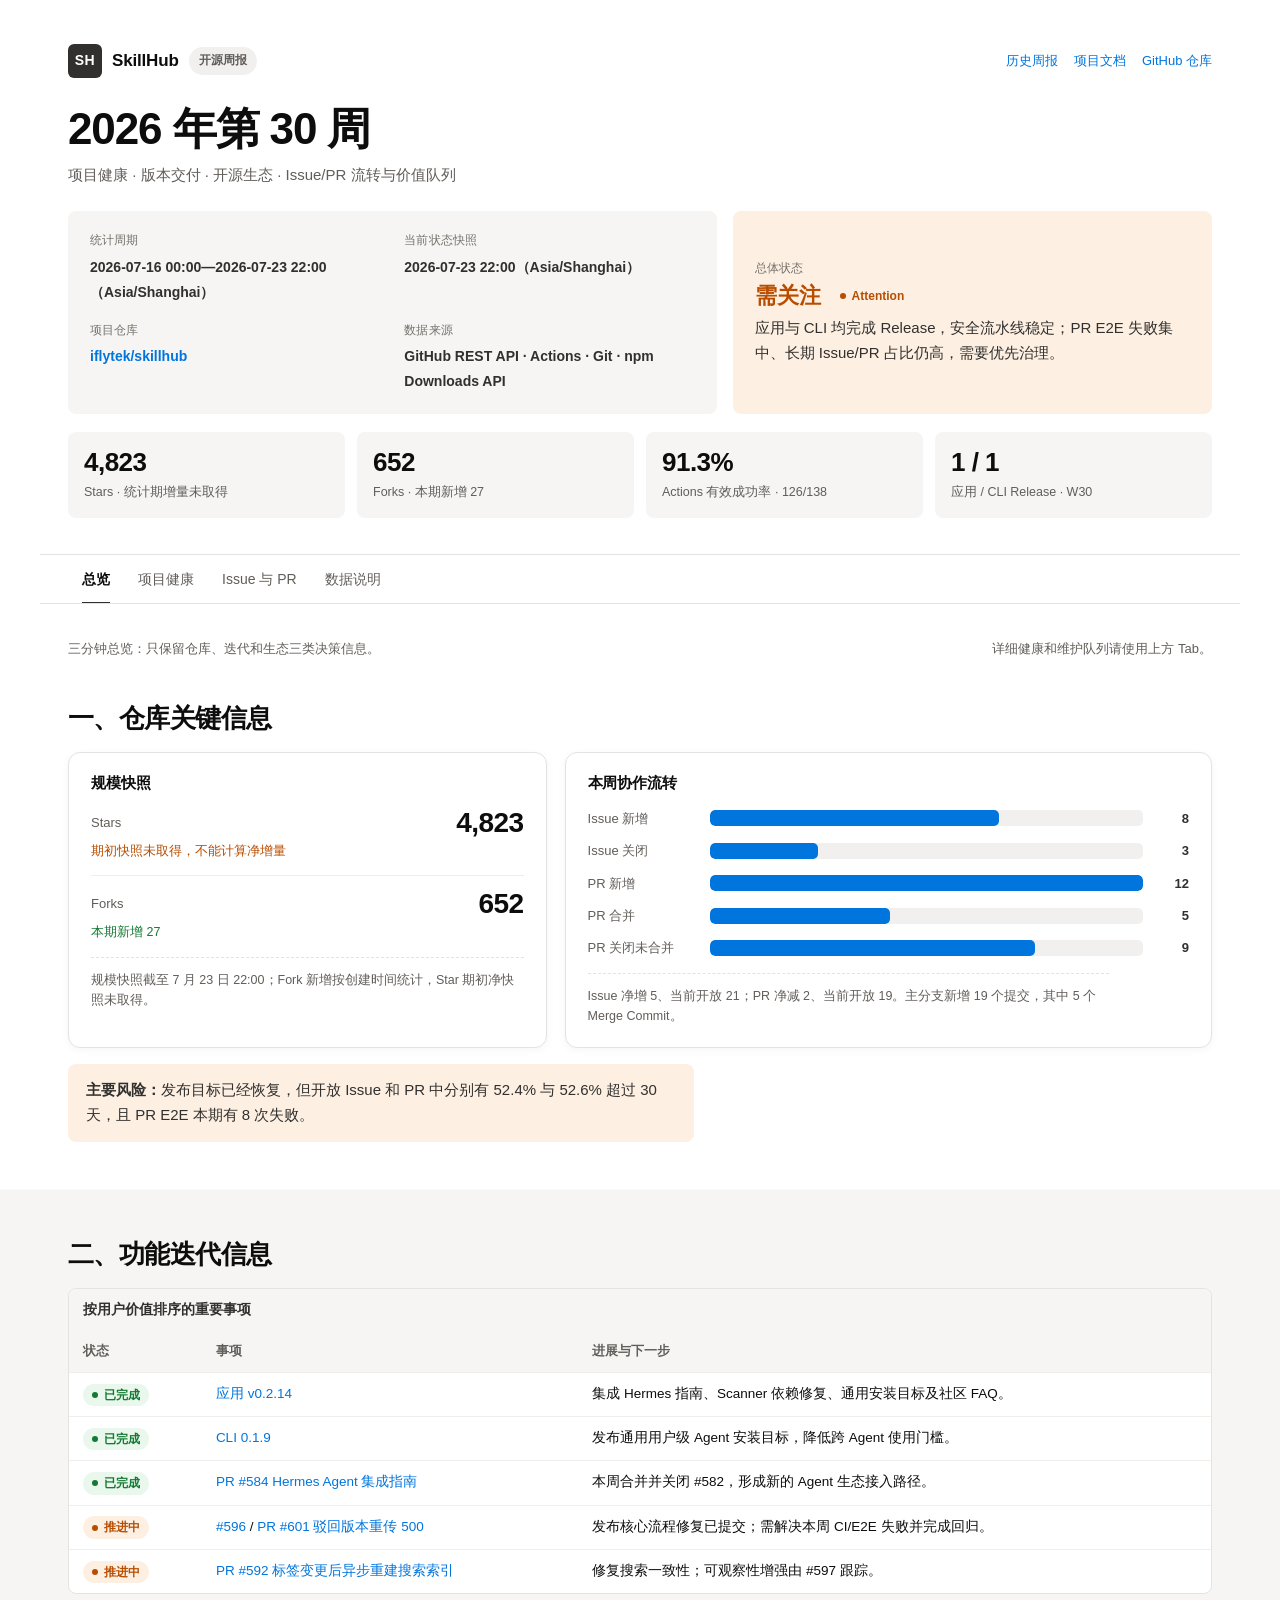
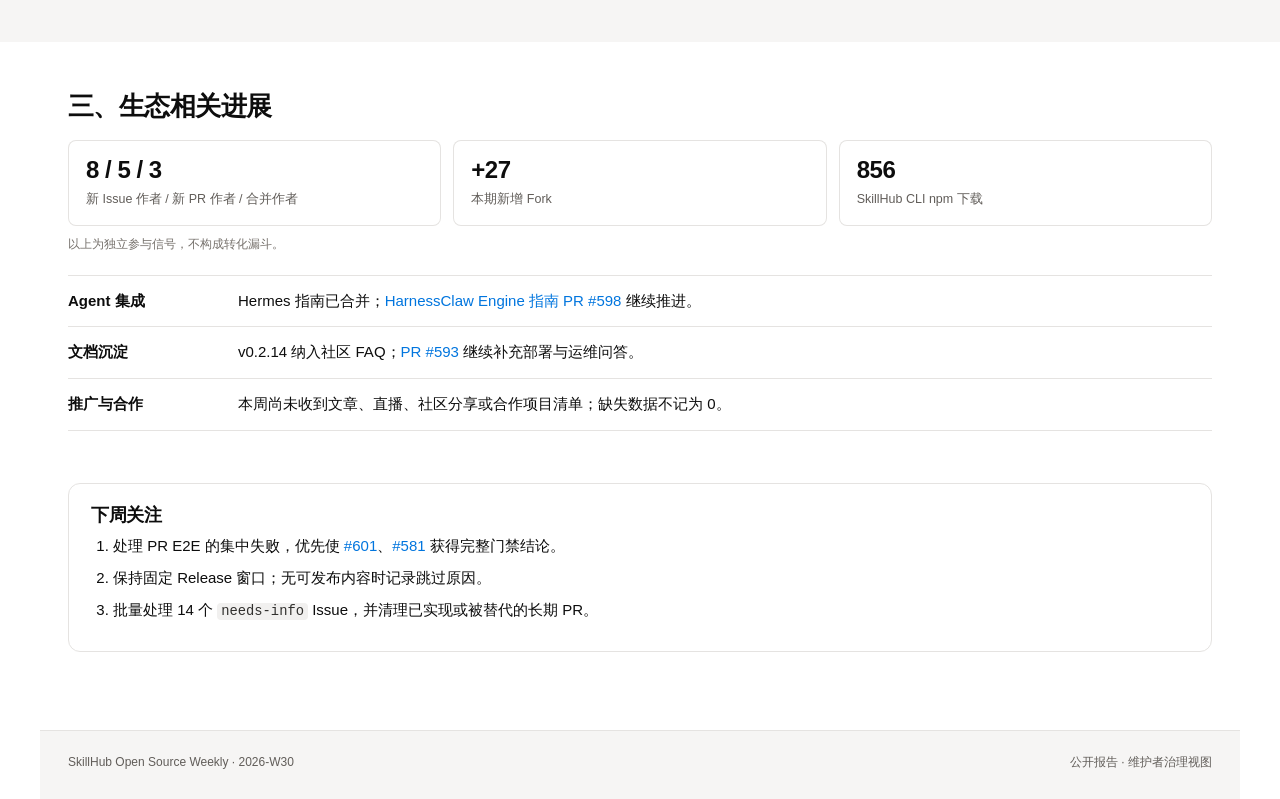
==== commit 81cabe5b: "fix(report): align W29 W30 Thursday cadence" ====
--- a/site/reports/2026-W30/index.html
+++ b/site/reports/2026-W30/index.html
@@ -1025,6 +1025,15 @@
     grid-template-columns: 1fr;
   }
 
+  .header-grid > *,
+  .meta-item {
+    min-width: 0;
+  }
+
+  .meta-item .value {
+    overflow-wrap: anywhere;
+  }
+
   .metrics {
     grid-template-columns: repeat(2, 1fr);
   }
@@ -1062,6 +1071,11 @@
 }
 
 @media (max-width: 430px) {
+  h1 {
+    font-size: 30px;
+    overflow-wrap: anywhere;
+  }
+
   .bar-row {
     grid-template-columns: 76px 1fr 32px;
     gap: 7px;
@@ -1200,11 +1214,11 @@
           <div class="meta-grid">
             <div class="meta-item">
               <span class="key">统计周期</span>
-              <span class="value">2026-07-20 00:00—2026-07-26 23:59（Asia/Shanghai）</span>
+              <span class="value">2026-07-16 00:00—2026-07-23 22:00（Asia/Shanghai）</span>
             </div>
             <div class="meta-item">
               <span class="key">当前状态快照</span>
-              <span class="value">2026-07-27 14:27（Asia/Shanghai）</span>
+              <span class="value">2026-07-23 22:00（Asia/Shanghai）</span>
             </div>
             <div class="meta-item">
               <span class="key">项目仓库</span>
@@ -1222,13 +1236,13 @@
             <strong>需关注</strong>
             <span class="status warn">Attention</span>
           </div>
-          <p>应用与 CLI 均完成 Release，安全流水线稳定；PR E2E 失败集中、长期 Issue/PR 占比上升，需要优先治理。</p>
+          <p>应用与 CLI 均完成 Release，安全流水线稳定；PR E2E 失败集中、长期 Issue/PR 占比仍高，需要优先治理。</p>
         </div>
       </div>
       <div class="metrics" aria-label="四项核心指标">
-        <div class="metric"><strong>4,909</strong><span>Stars · 较 7 月 23 日 +86*</span></div>
-        <div class="metric"><strong>670</strong><span>Forks · 本周 +37</span></div>
-        <div class="metric"><strong>90.3%</strong><span>Actions 有效成功率 · 102/113</span></div>
+        <div class="metric"><strong>4,823</strong><span>Stars · 统计期增量未取得</span></div>
+        <div class="metric"><strong>652</strong><span>Forks · 本期新增 27</span></div>
+        <div class="metric"><strong>91.3%</strong><span>Actions 有效成功率 · 126/138</span></div>
         <div class="metric"><strong>1 / 1</strong><span>应用 / CLI Release · W30</span></div>
       </div>
     </header>
@@ -1262,30 +1276,30 @@
               <div class="snapshot-list">
                 <div class="snapshot-row">
                   <span class="snapshot-label">Stars</span>
-                  <strong>4,909</strong>
-                  <span class="snapshot-change positive">较 7 月 23 日快照 +86（4,823 → 4,909）</span>
+                  <strong>4,823</strong>
+                  <span class="snapshot-change missing">期初快照未取得，不能计算净增量</span>
                 </div>
                 <div class="snapshot-row">
                   <span class="snapshot-label">Forks</span>
-                  <strong>670</strong>
-                  <span class="snapshot-change positive">本周新增 37</span>
+                  <strong>652</strong>
+                  <span class="snapshot-change positive">本期新增 27</span>
                 </div>
               </div>
-              <p class="chart-note">Star 变化仅覆盖 7 月 23 日 22:00 至 7 月 27 日 14:27，不是完整自然周增量。</p>
+              <p class="chart-note">规模快照截至 7 月 23 日 22:00；Fork 新增按创建时间统计，Star 期初净快照未取得。</p>
             </div>
             <div class="chart-box" data-module="weekly-collaboration-chart">
               <h3>本周协作流转</h3>
-              <div class="bars" role="img" aria-label="W30 协作流转：Issue 新增 6 个、关闭 3 个；PR 新增 11 个、合并 4 个、关闭未合并 6 个">
-                <div class="bar-row"><span class="bar-label">Issue 新增</span><span class="bar-track"><span class="bar-fill" style="width:54.5%"></span></span><span class="bar-value">6</span></div>
-                <div class="bar-row"><span class="bar-label">Issue 关闭</span><span class="bar-track"><span class="bar-fill" style="width:27.3%"></span></span><span class="bar-value">3</span></div>
-                <div class="bar-row"><span class="bar-label">PR 新增</span><span class="bar-track"><span class="bar-fill" style="width:100%"></span></span><span class="bar-value">11</span></div>
-                <div class="bar-row"><span class="bar-label">PR 合并</span><span class="bar-track"><span class="bar-fill" style="width:36.4%"></span></span><span class="bar-value">4</span></div>
-                <div class="bar-row"><span class="bar-label">PR 关闭未合并</span><span class="bar-track"><span class="bar-fill" style="width:54.5%"></span></span><span class="bar-value">6</span></div>
+              <div class="bars" role="img" aria-label="W30 协作流转：Issue 新增 8 个、关闭 3 个；PR 新增 12 个、合并 5 个、关闭未合并 9 个">
+                <div class="bar-row"><span class="bar-label">Issue 新增</span><span class="bar-track"><span class="bar-fill" style="width:66.7%"></span></span><span class="bar-value">8</span></div>
+                <div class="bar-row"><span class="bar-label">Issue 关闭</span><span class="bar-track"><span class="bar-fill" style="width:25%"></span></span><span class="bar-value">3</span></div>
+                <div class="bar-row"><span class="bar-label">PR 新增</span><span class="bar-track"><span class="bar-fill" style="width:100%"></span></span><span class="bar-value">12</span></div>
+                <div class="bar-row"><span class="bar-label">PR 合并</span><span class="bar-track"><span class="bar-fill" style="width:41.7%"></span></span><span class="bar-value">5</span></div>
+                <div class="bar-row"><span class="bar-label">PR 关闭未合并</span><span class="bar-track"><span class="bar-fill" style="width:75%"></span></span><span class="bar-value">9</span></div>
               </div>
-              <p class="chart-note">Issue 净增 3，当前开放 21；PR 当前开放 20。Actions 102/113 成功，应用与 CLI 各发布 1 个版本。</p>
+              <p class="chart-note">Issue 净增 5、当前开放 21；PR 净减 2、当前开放 19。主分支新增 19 个提交，其中 5 个 Merge Commit。</p>
             </div>
           </div>
-          <p class="risk-note"><strong>主要风险：</strong>发布目标已经恢复，但开放 Issue 和 PR 中分别有 57.1% 与 60.0% 超过 30 天，且 PR E2E 本周 7 次失败。</p>
+          <p class="risk-note"><strong>主要风险：</strong>发布目标已经恢复，但开放 Issue 和 PR 中分别有 52.4% 与 52.6% 超过 30 天，且 PR E2E 本期有 8 次失败。</p>
         </section>
 
         <section class="report-section" data-module="feature-iterations" aria-labelledby="feature-title">
@@ -1328,10 +1342,10 @@
         <section class="report-section" data-module="ecosystem-progress" aria-labelledby="ecosystem-title">
           <h2 id="ecosystem-title">三、生态相关进展</h2>
           <div class="ecosystem-signals" data-module="ecosystem-signals" role="img"
-            aria-label="W30 开源生态参与信号：6 位新 Issue 作者、4 位新 PR 作者、2 位合并贡献者；本周新增 37 个 Fork；SkillHub CLI npm 下载 940 次">
-            <div class="ecosystem-signal"><strong>6 / 4 / 2</strong><span>新 Issue 作者 / 新 PR 作者 / 合并贡献者</span></div>
-            <div class="ecosystem-signal"><strong>+37</strong><span>本周新增 Fork</span></div>
-            <div class="ecosystem-signal"><strong>940</strong><span>SkillHub CLI npm 下载</span></div>
+            aria-label="W30 开源生态参与信号：8 位新 Issue 作者、5 位新 PR 作者、3 位合并作者；本期新增 27 个 Fork；SkillHub CLI npm 下载 856 次">
+            <div class="ecosystem-signal"><strong>8 / 5 / 3</strong><span>新 Issue 作者 / 新 PR 作者 / 合并作者</span></div>
+            <div class="ecosystem-signal"><strong>+27</strong><span>本期新增 Fork</span></div>
+            <div class="ecosystem-signal"><strong>856</strong><span>SkillHub CLI npm 下载</span></div>
             <p class="ecosystem-signal-note">以上为独立参与信号，不构成转化漏斗。</p>
           </div>
           <ul class="ecosystem-list">
@@ -1363,19 +1377,19 @@
           <div class="health-cards">
             <article class="health-card">
               <div class="top"><span class="name">工程稳定性</span><span class="status warn">需关注</span></div>
-              <div class="health-metric">90.3% <small>102/113</small></div>
-              <p>11 次失败中有 7 次来自 PR E2E。</p>
+              <div class="health-metric">91.3% <small>126/138</small></div>
+              <p>12 次失败中有 8 次来自 PR E2E。</p>
               <div class="detail">失败覆盖多个开发分支，需要区分回归与环境问题。</div>
             </article>
             <article class="health-card">
               <div class="top"><span class="name">安全流水线</span><span class="status ok">稳定</span></div>
-              <div class="health-metric">26 / 26 <small>执行成功</small></div>
+              <div class="health-metric">32 / 32 <small>执行成功</small></div>
               <p>另有 9 次等待授权、1 次条件跳过。</p>
               <div class="detail">执行成功不代表公开漏洞数量为 0。</div>
             </article>
             <article class="health-card">
               <div class="top"><span class="name">自动化运营</span><span class="status warn">需关注</span></div>
-              <div class="health-metric">27 / 28 <small>Backlog Rescore</small></div>
+              <div class="health-metric">31 / 32 <small>Backlog Rescore</small></div>
               <p>DeepWiki 1 次失败；镜像发布 2 成功、1 失败。</p>
               <div class="detail">治理自动化整体可用，但存在分散失败点。</div>
             </article>
@@ -1387,13 +1401,13 @@
             </article>
             <article class="health-card">
               <div class="top"><span class="name">Issue 治理</span><span class="status warn">需关注</span></div>
-              <div class="health-metric">57.1% <small>12/21 超 30 天</small></div>
+              <div class="health-metric">52.4% <small>11/21 超 30 天</small></div>
               <p>14 个开放 Issue 仍带有 <code>needs-info</code>。</p>
-              <div class="detail">长期积压占比较 W29 继续上升。</div>
+              <div class="detail">长期积压与信息补充队列需要并行清理。</div>
             </article>
             <article class="health-card">
               <div class="top"><span class="name">PR 治理</span><span class="status risk">风险</span></div>
-              <div class="health-metric">60.0% <small>12/20 超 30 天</small></div>
+              <div class="health-metric">52.6% <small>10/19 超 30 天</small></div>
               <p>Review 与关闭决策不足。</p>
               <div class="detail">长期存量占比已成为本周最明显治理风险。</div>
             </article>
@@ -1402,21 +1416,21 @@
 
         <section class="report-section" data-module="workflow-execution" aria-labelledby="ci-title">
           <h2 id="ci-title">CI 与自动化执行</h2>
-          <p class="section-lead">统计期内有 169 条 Actions 记录，其中 102 次成功、11 次失败、32 次等待授权、23 次跳过、1 次取消。</p>
+          <p class="section-lead">统计期内有 213 条 Actions 记录，其中 126 次成功、12 次失败、32 次等待授权、42 次跳过、1 次取消。</p>
           <div class="chart-box" data-module="actions-outcome-chart">
             <h3>Actions 结果构成</h3>
-            <div class="segbar" role="img" aria-label="W30 Actions 共 169 条记录：成功 102，失败 11，等待授权 32，条件跳过 23，取消 1">
-              <span class="seg-success" style="width:60.4%"></span>
-              <span class="seg-failure" style="width:6.5%"></span>
-              <span class="seg-auth" style="width:18.9%"></span>
-              <span class="seg-skipped" style="width:13.6%"></span>
-              <span class="seg-cancelled" style="width:.6%"></span>
+            <div class="segbar" role="img" aria-label="W30 Actions 共 213 条记录：成功 126，失败 12，等待授权 32，条件跳过 42，取消 1">
+              <span class="seg-success" style="width:59.15%"></span>
+              <span class="seg-failure" style="width:5.63%"></span>
+              <span class="seg-auth" style="width:15.02%"></span>
+              <span class="seg-skipped" style="width:19.72%"></span>
+              <span class="seg-cancelled" style="width:.47%"></span>
             </div>
             <div class="chart-legend" aria-hidden="true">
-              <span><i class="seg-success"></i>成功 <b>102</b></span>
-              <span><i class="seg-failure"></i>失败 <b>11</b></span>
+              <span><i class="seg-success"></i>成功 <b>126</b></span>
+              <span><i class="seg-failure"></i>失败 <b>12</b></span>
               <span><i class="seg-auth"></i>等待授权 <b>32</b></span>
-              <span><i class="seg-skipped"></i>跳过 <b>23</b></span>
+              <span><i class="seg-skipped"></i>跳过 <b>42</b></span>
               <span><i class="seg-cancelled"></i>取消 <b>1</b></span>
             </div>
           </div>
@@ -1427,21 +1441,21 @@
                 <tr><th>工作流</th><th class="number">总记录</th><th class="number">成功</th><th class="number">失败</th><th class="number">等待授权</th><th class="number">跳过/取消</th></tr>
               </thead>
               <tbody>
-                <tr><td>PR Tests</td><td class="number">31</td><td class="number">19</td><td class="number">1</td><td class="number">9</td><td class="number">2</td></tr>
-                <tr><td>PR E2E Tests</td><td class="number">20</td><td class="number">4</td><td class="number">7</td><td class="number">9</td><td class="number">0</td></tr>
-                <tr><td>PR CLI</td><td class="number">3</td><td class="number">3</td><td class="number">0</td><td class="number">0</td><td class="number">0</td></tr>
-                <tr><td>PR Scripts</td><td class="number">10</td><td class="number">7</td><td class="number">0</td><td class="number">3</td><td class="number">0</td></tr>
-                <tr><td>PR Helm Chart</td><td class="number">2</td><td class="number">0</td><td class="number">0</td><td class="number">2</td><td class="number">0</td></tr>
-                <tr><td>Security</td><td class="number">36</td><td class="number">26</td><td class="number">0</td><td class="number">9</td><td class="number">1</td></tr>
-                <tr><td>Issue Backlog Rescore</td><td class="number">28</td><td class="number">27</td><td class="number">1</td><td class="number">0</td><td class="number">0</td></tr>
-                <tr><td>Issue Triage</td><td class="number">28</td><td class="number">10</td><td class="number">0</td><td class="number">0</td><td class="number">18</td></tr>
+                <tr><td>PR Tests</td><td class="number">36</td><td class="number">24</td><td class="number">1</td><td class="number">9</td><td class="number">2</td></tr>
+                <tr><td>PR E2E Tests</td><td class="number">22</td><td class="number">6</td><td class="number">8</td><td class="number">8</td><td class="number">0</td></tr>
+                <tr><td>PR CLI</td><td class="number">6</td><td class="number">5</td><td class="number">0</td><td class="number">1</td><td class="number">0</td></tr>
+                <tr><td>PR Scripts</td><td class="number">12</td><td class="number">7</td><td class="number">0</td><td class="number">5</td><td class="number">0</td></tr>
+                <tr><td>PR Helm Chart</td><td class="number">1</td><td class="number">1</td><td class="number">0</td><td class="number">0</td><td class="number">0</td></tr>
+                <tr><td>Security</td><td class="number">42</td><td class="number">32</td><td class="number">0</td><td class="number">9</td><td class="number">1</td></tr>
+                <tr><td>Issue Backlog Rescore</td><td class="number">32</td><td class="number">31</td><td class="number">1</td><td class="number">0</td><td class="number">0</td></tr>
+                <tr><td>Issue Triage</td><td class="number">50</td><td class="number">13</td><td class="number">0</td><td class="number">0</td><td class="number">37</td></tr>
                 <tr><td>Publish Images</td><td class="number">3</td><td class="number">2</td><td class="number">1</td><td class="number">0</td><td class="number">0</td></tr>
                 <tr><td>Release CLI</td><td class="number">1</td><td class="number">1</td><td class="number">0</td><td class="number">0</td><td class="number">0</td></tr>
-                <tr><td>其他自动化</td><td class="number">7</td><td class="number">3</td><td class="number">1</td><td class="number">0</td><td class="number">3</td></tr>
+                <tr><td>其他自动化</td><td class="number">8</td><td class="number">4</td><td class="number">1</td><td class="number">0</td><td class="number">3</td></tr>
               </tbody>
             </table>
           </div>
-          <p class="risk-note"><strong>本周薄弱点：</strong>PR E2E 实际形成结论的 11 次运行中有 7 次失败；需区分真实回归、环境不稳定和分支早期失败，不能只看最终合并结果。</p>
+          <p class="risk-note"><strong>本期薄弱点：</strong>PR E2E 实际形成结论的 14 次运行中有 8 次失败；需区分真实回归、环境不稳定和分支早期失败，不能只看最终合并结果。</p>
         </section>
 
         <section class="report-section" data-module="delivery-and-backlog" aria-labelledby="delivery-title">
@@ -1449,7 +1463,7 @@
           <div class="health-grid">
             <article class="health-note">
               <h3>安全与供应链</h3>
-              <p>Security 26 次实际执行全部成功。公开数据无法确认 Dependabot、CodeQL 未修复告警和生产扫描任务数量。</p>
+              <p>Security 32 次实际执行全部成功。公开数据无法确认 Dependabot、CodeQL 未修复告警和生产扫描任务数量。</p>
             </article>
             <article class="health-note">
               <h3>Release 交付</h3>
@@ -1460,13 +1474,13 @@
           <div class="chart-grid">
             <div class="chart-box" data-module="issue-age-chart">
               <h3>开放 Issue 年龄结构</h3>
-              <div class="bars" role="img" aria-label="W30 当前开放 Issue 21 个：不足 7 天 4 个，7 到 13 天 3 个，14 到 29 天 2 个，30 天以上 12 个">
-                <div class="bar-row"><span class="bar-label">&lt; 7 天</span><span class="bar-track"><span class="bar-fill" style="width:33.3%"></span></span><span class="bar-value">4</span></div>
-                <div class="bar-row"><span class="bar-label">7—13 天</span><span class="bar-track"><span class="bar-fill" style="width:25%"></span></span><span class="bar-value">3</span></div>
-                <div class="bar-row"><span class="bar-label">14—29 天</span><span class="bar-track"><span class="bar-fill" style="width:16.7%"></span></span><span class="bar-value">2</span></div>
-                <div class="bar-row"><span class="bar-label">≥ 30 天</span><span class="bar-track"><span class="bar-fill hot" style="width:100%"></span></span><span class="bar-value">12</span></div>
+              <div class="bars" role="img" aria-label="W30 当前开放 Issue 21 个：不足 7 天 5 个，7 到 13 天 3 个，14 到 29 天 2 个，30 天以上 11 个">
+                <div class="bar-row"><span class="bar-label">&lt; 7 天</span><span class="bar-track"><span class="bar-fill" style="width:45.5%"></span></span><span class="bar-value">5</span></div>
+                <div class="bar-row"><span class="bar-label">7—13 天</span><span class="bar-track"><span class="bar-fill" style="width:27.3%"></span></span><span class="bar-value">3</span></div>
+                <div class="bar-row"><span class="bar-label">14—29 天</span><span class="bar-track"><span class="bar-fill" style="width:18.2%"></span></span><span class="bar-value">2</span></div>
+                <div class="bar-row"><span class="bar-label">≥ 30 天</span><span class="bar-track"><span class="bar-fill hot" style="width:100%"></span></span><span class="bar-value">11</span></div>
               </div>
-              <p class="chart-note">57.1% 已超过 30 天，较 W29 的 52.4% 继续上升。</p>
+              <p class="chart-note">52.4% 已超过 30 天；长期存量与信息补充队列仍需并行治理。</p>
             </div>
             <div class="chart-box" data-module="issue-needs-info-chart">
               <h3><code>needs-info</code> 占比</h3>
@@ -1484,19 +1498,19 @@
           <h3>PR 健康</h3>
           <div class="chart-box" data-module="pr-age-chart">
             <h3>开放 PR 年龄结构</h3>
-            <div class="bars" role="img" aria-label="W30 当前开放 PR 20 个：不足 7 天 6 个，7 到 13 天 1 个，14 到 29 天 1 个，30 天以上 12 个">
-              <div class="bar-row"><span class="bar-label">&lt; 7 天</span><span class="bar-track"><span class="bar-fill" style="width:50%"></span></span><span class="bar-value">6</span></div>
-              <div class="bar-row"><span class="bar-label">7—13 天</span><span class="bar-track"><span class="bar-fill" style="width:8.3%"></span></span><span class="bar-value">1</span></div>
-              <div class="bar-row"><span class="bar-label">14—29 天</span><span class="bar-track"><span class="bar-fill" style="width:8.3%"></span></span><span class="bar-value">1</span></div>
-              <div class="bar-row"><span class="bar-label">≥ 30 天</span><span class="bar-track"><span class="bar-fill hot" style="width:100%"></span></span><span class="bar-value">12</span></div>
+            <div class="bars" role="img" aria-label="W30 当前开放 PR 19 个：不足 7 天 5 个，7 到 13 天 1 个，14 到 29 天 3 个，30 天以上 10 个">
+              <div class="bar-row"><span class="bar-label">&lt; 7 天</span><span class="bar-track"><span class="bar-fill" style="width:50%"></span></span><span class="bar-value">5</span></div>
+              <div class="bar-row"><span class="bar-label">7—13 天</span><span class="bar-track"><span class="bar-fill" style="width:10%"></span></span><span class="bar-value">1</span></div>
+              <div class="bar-row"><span class="bar-label">14—29 天</span><span class="bar-track"><span class="bar-fill" style="width:30%"></span></span><span class="bar-value">3</span></div>
+              <div class="bar-row"><span class="bar-label">≥ 30 天</span><span class="bar-track"><span class="bar-fill hot" style="width:100%"></span></span><span class="bar-value">10</span></div>
             </div>
-            <p class="chart-note">60.0% 已超过 30 天，较 W29 的 52.6% 上升；Review 与关闭决策不足。</p>
+            <p class="chart-note">52.6% 已超过 30 天；Review 与关闭决策仍是主要治理瓶颈。</p>
           </div>
         </section>
 
         <section class="report-section" data-module="observable-response" aria-labelledby="response-title">
           <h2 id="response-title">社区响应</h2>
-          <p>本周 6 个新增 Issue 中，#594 在约 4 小时内关闭，#596 在约 23 小时后形成配对 PR #601，#597 与正在推进的 PR #592 配对。按“关闭或形成明确配对实现”统计，可观察处置覆盖为 3/6；该口径不等同于首次维护者响应 SLA。</p>
+          <p>本期 8 个新增 Issue 中，#582、#586、#594 已关闭，#596 在约 23 小时后形成配对 PR #601，#597 由 PR #592 继续跟踪。按“关闭或形成明确配对实现”统计，可观察处置覆盖为 5/8；该口径不等同于首次维护者响应 SLA。</p>
         </section>
       </div>
 
@@ -1510,8 +1524,8 @@
         <section class="report-section" data-module="weekly-flow" aria-labelledby="flow-title">
           <h2 id="flow-title">本周 Issue 与 PR 流转</h2>
           <div class="flow-summary">
-            <div class="flow-item"><strong>Issue +6 / -3</strong><span>净增 3 · 当前快照开放 21</span></div>
-            <div class="flow-item"><strong>PR +11 / 合并 4</strong><span>关闭未合并 6 · 当前快照开放 20</span></div>
+            <div class="flow-item"><strong>Issue +8 / -3</strong><span>净增 5 · 当前快照开放 21</span></div>
+            <div class="flow-item"><strong>PR +12 / 合并 5</strong><span>关闭未合并 9 · 净减 2 · 当前快照开放 19</span></div>
           </div>
 
           <h3>新增 Issue（按价值排序）</h3>
@@ -1521,7 +1535,9 @@
               <thead><tr><th>价值</th><th>Issue</th><th>判断</th><th>当前进展</th></tr></thead>
               <tbody>
                 <tr><td><span class="value-level value-a">A</span></td><td><a href="https://github.com/iflytek/skillhub/issues/596">#596 驳回版本同版本号重传返回 500</a></td><td>直接阻断发布核心流程。</td><td>配对 PR #601 已提交，CI/E2E 待修复。</td></tr>
+                <tr><td><span class="value-level value-a">A</span></td><td><a href="https://github.com/iflytek/skillhub/issues/586">#586 启动脚本缺少 Cookie Secret</a></td><td>阻断依赖 OSS 脚本部署的用户。</td><td>本期完成同步并关闭。</td></tr>
                 <tr><td><span class="value-level value-a">A</span></td><td><a href="https://github.com/iflytek/skillhub/issues/594">#594 GitLab OAuth Base URI 不生效</a></td><td>影响企业身份接入，官方标记 high risk。</td><td>本周约 4 小时内关闭；需保留关闭依据。</td></tr>
+                <tr><td><span class="value-level value-b">B</span></td><td><a href="https://github.com/iflytek/skillhub/issues/583">#583 DingTalk OAuth</a></td><td>身份接入价值高，安全边界也需要严格审查。</td><td>与 PR #467 配对，期末仍开放。</td></tr>
                 <tr><td><span class="value-level value-b">B</span></td><td><a href="https://github.com/iflytek/skillhub/issues/597">#597 搜索异步重建缺少 MDC、重试与指标</a></td><td>关系到索引长期一致性和可运维性。</td><td>作为 PR #592 的稳健性后续。</td></tr>
                 <tr><td><span class="value-level value-c">C</span></td><td><a href="https://github.com/iflytek/skillhub/issues/587">#587 Skill Health Score</a></td><td>治理价值存在，但需先定义外部遥测契约。</td><td>当前信息不足，需明确遥测来源与责任边界。</td></tr>
                 <tr><td><span class="value-level value-d">D</span></td><td><a href="https://github.com/iflytek/skillhub/issues/589">#589 Skill 工作台</a></td><td>可能把 Registry 扩展为创作 IDE。</td><td>已标记 deferred，建议独立验证。</td></tr>
@@ -1538,10 +1554,11 @@
               <tbody>
                 <tr><td>新增</td><td><span class="value-level value-a">A</span></td><td><a href="https://github.com/iflytek/skillhub/pull/601">#601 驳回版本重传修复</a></td><td>发布核心修复；本周 PR Tests 与 E2E 失败。</td></tr>
                 <tr><td>新增</td><td><span class="value-level value-a">A</span></td><td><a href="https://github.com/iflytek/skillhub/pull/592">#592 搜索索引异步重建</a></td><td>修复标签变化后的搜索一致性，当前仍开放。</td></tr>
-                <tr><td>合并</td><td><span class="value-level value-b">B</span></td><td><a href="https://github.com/iflytek/skillhub/pull/591">#591 Scanner 依赖固定</a></td><td>修复 Alpine 镜像构建，进入 v0.2.14。</td></tr>
+                <tr><td>合并</td><td><span class="value-level value-b">B</span></td><td><a href="https://github.com/iflytek/skillhub/pull/529">#529 双语 FAQ</a> / <a href="https://github.com/iflytek/skillhub/pull/591">#591 Scanner 依赖固定</a> / <a href="https://github.com/iflytek/skillhub/pull/595">#595 CLI 0.1.9</a></td><td>完成社区文档、镜像构建和 CLI 发版闭环。</td></tr>
                 <tr><td>合并</td><td><span class="value-level value-b">B</span></td><td><a href="https://github.com/iflytek/skillhub/pull/584">#584 Hermes 指南</a> / <a href="https://github.com/iflytek/skillhub/pull/585">#585 通用安装目标</a></td><td>完成 Agent 集成和跨 Agent 安装路径。</td></tr>
                 <tr><td>新增</td><td><span class="value-level value-c">C</span></td><td><a href="https://github.com/iflytek/skillhub/pull/593">#593 运维 FAQ</a> / <a href="https://github.com/iflytek/skillhub/pull/598">#598 HarnessClaw 指南</a></td><td>文档型贡献，完成事实核对后可小步合并。</td></tr>
-                <tr><td>其他</td><td>—</td><td>#588 / #590 / #595 / #599 / #600 / #603</td><td>覆盖本地化、安全修复、Release、README 传播与站点文档；其中 #595 已合并。</td></tr>
+                <tr><td>其他新增</td><td>—</td><td>#588 / #590 / #599 / #600</td><td>覆盖俄语本地化、安全修复、README 传播与站点文档；#588、#590、#600 在本期关闭未合并。</td></tr>
+                <tr><td>关闭未合并</td><td>—</td><td>#317 / #459 / #569 / #572 / #575 / #578</td><td>配合新增后关闭的 #588、#590、#600，本期共完成 9 个未合并关闭决策。</td></tr>
               </tbody>
             </table>
           </div>
@@ -1549,7 +1566,7 @@
 
         <section class="report-section" data-module="priority-queue" aria-labelledby="priority-title">
           <h2 id="priority-title">当前高价值维护队列</h2>
-          <p class="section-lead">以下为 2026-07-27 14:27 快照，只列需要明确决策的 A/B 项；7 月 27 日发生的变化不计入 W30 流量。</p>
+          <p class="section-lead">以下为 2026-07-23 22:00 快照，只列需要明确决策的 A/B 项；价值分级不替代仓库标签。</p>
 
           <h3>Issue：A 级优先处理</h3>
           <div class="table-wrap">
@@ -1613,10 +1630,11 @@
         <section class="report-section" data-module="metric-definitions" aria-labelledby="method-title">
           <h2 id="method-title">统计口径</h2>
           <ul class="method-list">
-            <li><strong>统计周期</strong><span>2026-07-20 00:00—2026-07-26 23:59，Asia/Shanghai；API 使用等价 UTC 区间。</span></li>
-            <li><strong>当前快照</strong><span>2026-07-27 14:27；开放队列与仓库累计数属于快照，不回填为 W30 流量。</span></li>
-            <li><strong>Star 比较</strong><span>4,823 → 4,909（+86）只覆盖 7 月 23 日 22:00 至 7 月 27 日 14:27，不是 W30 完整自然周增量。</span></li>
-            <li><strong>期后进展</strong><span>7 月 27 日以后发生的合并、关闭和 Release 只作为后续状态，不计入 W30。</span></li>
+            <li><strong>统计周期</strong><span>2026-07-16 00:00—2026-07-23 22:00，Asia/Shanghai；按“上周四到本周四”回溯统计。</span></li>
+            <li><strong>当前快照</strong><span>2026-07-23 22:00；开放队列与仓库累计数均取该时点。</span></li>
+            <li><strong>Star 比较</strong><span>期初净 Star 快照未取得，因此只展示期末 4,823，不推断统计期净增长。</span></li>
+            <li><strong>历史衔接</strong><span>本报告由原周一—周日口径回溯调整；7 月 16 日和 7 月 23 日是周四边界日期，也会出现在相邻报告的展示周期中。</span></li>
+            <li><strong>期后进展</strong><span>7 月 23 日 22:00 以后发生的合并、关闭和 Release 只作为后续状态，不计入 W30。</span></li>
             <li><strong>Actions 成功率</strong><span><code>success / (success + failure)</code>；等待授权、条件跳过和取消不进入分母。</span></li>
             <li><strong>Issue / PR</strong><span>GitHub Issues API 会同时返回 PR，本报告分开统计；价值 A—D 为人工治理判断。</span></li>
             <li><strong>推广数据</strong><span>推广动作由维护者补录；Fork、下载、Issue 作者和 PR 作者不组成转化漏斗。</span></li>
@@ -1632,7 +1650,7 @@
               <tbody>
                 <tr><td>GitHub REST API</td><td>仓库、Issue、PR、Release、Actions、Fork、Stargazer</td><td>Traffic 与私有安全告警不可见。</td></tr>
                 <tr><td>Git 标签与提交历史</td><td>核对 v0.2.14 交付内容</td><td>只用于补充公开 Release 信息。</td></tr>
-                <tr><td>npm Downloads API</td><td><code>@astron-team/skillhub</code> 周下载</td><td>下载不等同于独立用户。</td></tr>
+                <tr><td>npm Downloads API</td><td><code>@astron-team/skillhub</code> 本期下载</td><td>856 次下载不等同于独立用户。</td></tr>
                 <tr><td>维护者人工判断</td><td>价值排序、推广动作和产品边界</td><td>推广动作尚未提供。</td></tr>
               </tbody>
             </table>
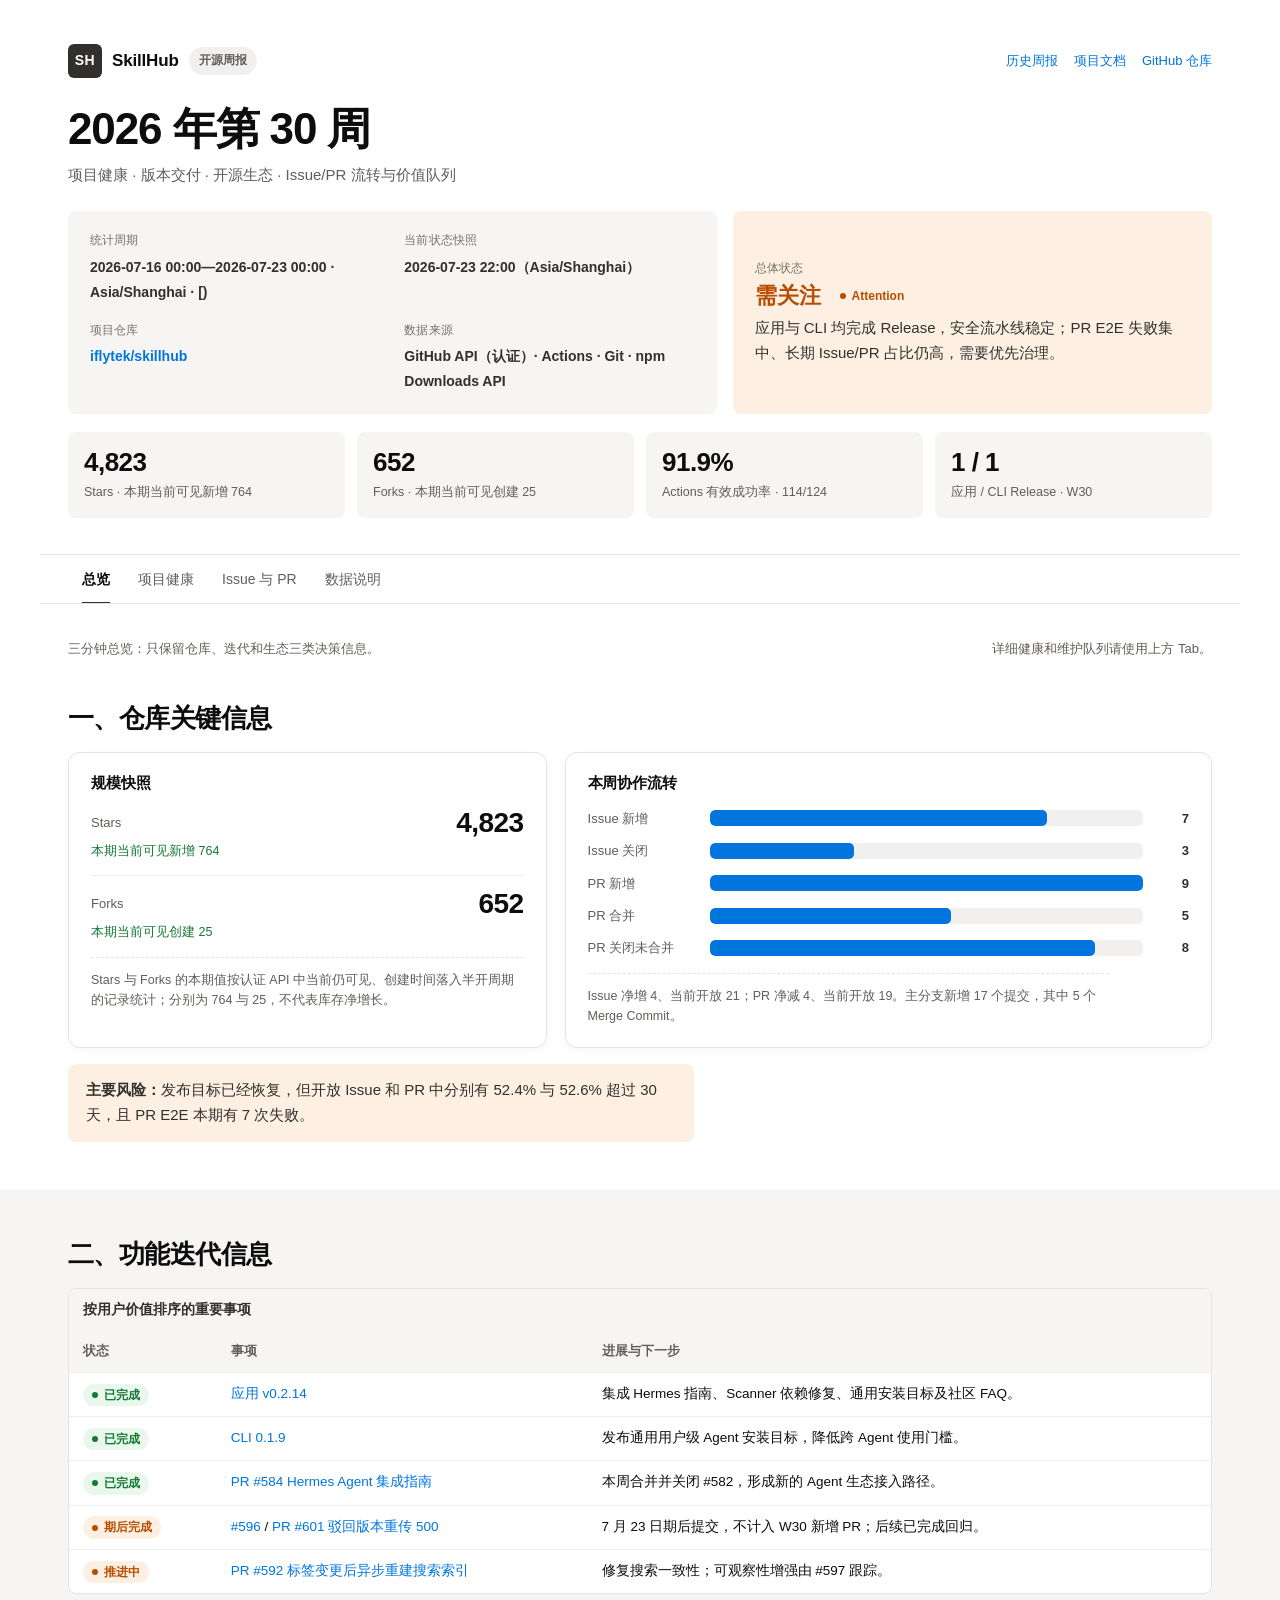
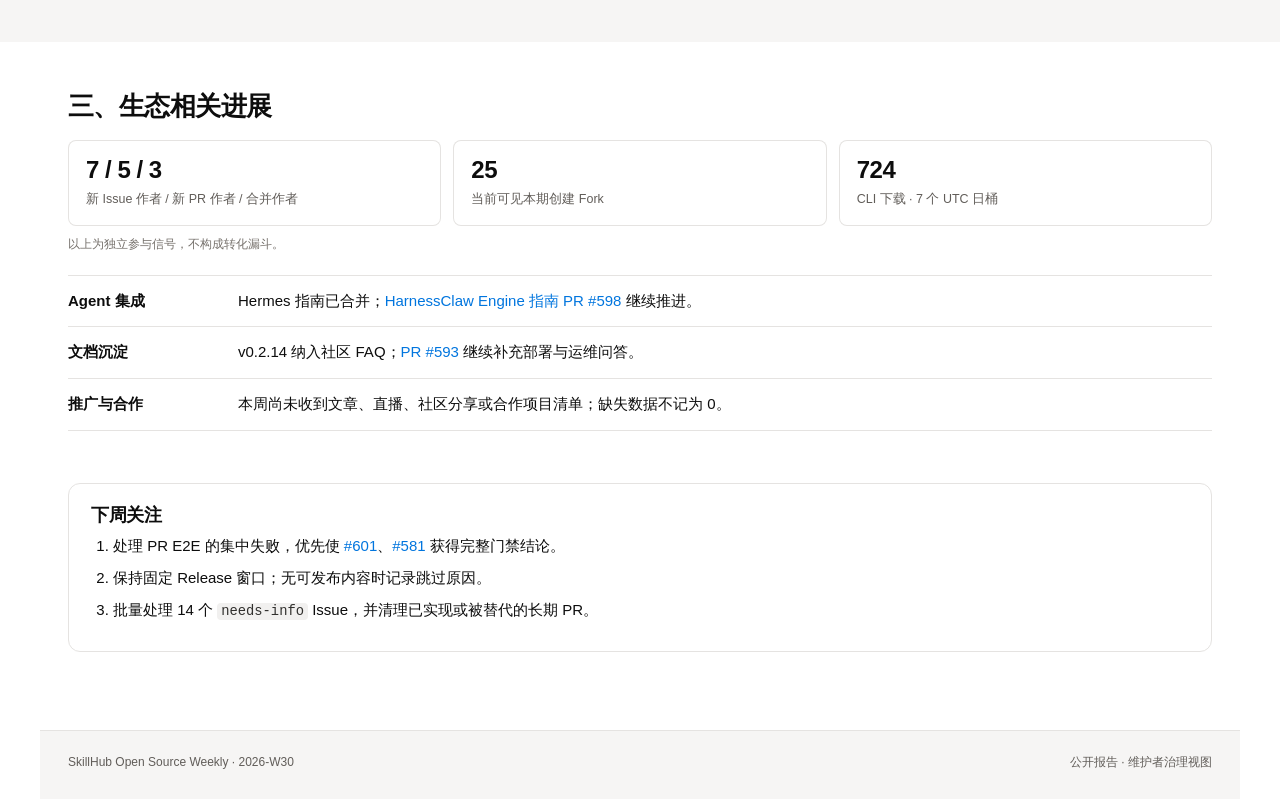
==== commit ef21f0ba: "fix(report): restore authenticated Star evidence Signed-off-by: ylhu16 <ylhu16@iflytek.com>" ====
--- a/site/reports/2026-W30/index.html
+++ b/site/reports/2026-W30/index.html
@@ -1193,7 +1193,17 @@
 </head>
 <body>
   <a class="skip-link" href="#report-content">跳到报告正文</a>
-  <article class="report">
+  <article class="report"
+    data-period-start="2026-07-16T00:00:00+08:00"
+    data-period-end="2026-07-23T00:00:00+08:00"
+    data-period-boundary="[)"
+    data-snapshot-at="2026-07-23T22:00:00+08:00"
+    data-star-evidence="current-visible-arrivals"
+    data-star-api-status="success"
+    data-star-arrivals="764"
+    data-star-observed-at="2026-07-31T15:48:23+08:00"
+    data-star-start-at=""
+    data-star-end-at="">
     <header class="masthead">
       <div class="topline">
         <div class="brand">
@@ -1214,7 +1224,7 @@
           <div class="meta-grid">
             <div class="meta-item">
               <span class="key">统计周期</span>
-              <span class="value">2026-07-16 00:00—2026-07-23 22:00（Asia/Shanghai）</span>
+              <span class="value">2026-07-16 00:00—2026-07-23 00:00 · Asia/Shanghai · [)</span>
             </div>
             <div class="meta-item">
               <span class="key">当前状态快照</span>
@@ -1226,7 +1236,7 @@
             </div>
             <div class="meta-item">
               <span class="key">数据来源</span>
-              <span class="value">GitHub REST API · Actions · Git · npm Downloads API</span>
+              <span class="value">GitHub API（认证）· Actions · Git · npm Downloads API</span>
             </div>
           </div>
         </div>
@@ -1240,9 +1250,9 @@
         </div>
       </div>
       <div class="metrics" aria-label="四项核心指标">
-        <div class="metric"><strong>4,823</strong><span>Stars · 统计期增量未取得</span></div>
-        <div class="metric"><strong>652</strong><span>Forks · 本期新增 27</span></div>
-        <div class="metric"><strong>91.3%</strong><span>Actions 有效成功率 · 126/138</span></div>
+        <div class="metric"><strong>4,823</strong><span>Stars · 本期当前可见新增 764</span></div>
+        <div class="metric"><strong>652</strong><span>Forks · 本期当前可见创建 25</span></div>
+        <div class="metric"><strong>91.9%</strong><span>Actions 有效成功率 · 114/124</span></div>
         <div class="metric"><strong>1 / 1</strong><span>应用 / CLI Release · W30</span></div>
       </div>
     </header>
@@ -1277,29 +1287,29 @@
                 <div class="snapshot-row">
                   <span class="snapshot-label">Stars</span>
                   <strong>4,823</strong>
-                  <span class="snapshot-change missing">期初快照未取得，不能计算净增量</span>
+                  <span class="snapshot-change positive">本期当前可见新增 764</span>
                 </div>
                 <div class="snapshot-row">
                   <span class="snapshot-label">Forks</span>
                   <strong>652</strong>
-                  <span class="snapshot-change positive">本期新增 27</span>
+                  <span class="snapshot-change positive">本期当前可见创建 25</span>
                 </div>
               </div>
-              <p class="chart-note">规模快照截至 7 月 23 日 22:00；Fork 新增按创建时间统计，Star 期初净快照未取得。</p>
+              <p class="chart-note">Stars 与 Forks 的本期值按认证 API 中当前仍可见、创建时间落入半开周期的记录统计；分别为 764 与 25，不代表库存净增长。</p>
             </div>
             <div class="chart-box" data-module="weekly-collaboration-chart">
               <h3>本周协作流转</h3>
-              <div class="bars" role="img" aria-label="W30 协作流转：Issue 新增 8 个、关闭 3 个；PR 新增 12 个、合并 5 个、关闭未合并 9 个">
-                <div class="bar-row"><span class="bar-label">Issue 新增</span><span class="bar-track"><span class="bar-fill" style="width:66.7%"></span></span><span class="bar-value">8</span></div>
-                <div class="bar-row"><span class="bar-label">Issue 关闭</span><span class="bar-track"><span class="bar-fill" style="width:25%"></span></span><span class="bar-value">3</span></div>
-                <div class="bar-row"><span class="bar-label">PR 新增</span><span class="bar-track"><span class="bar-fill" style="width:100%"></span></span><span class="bar-value">12</span></div>
-                <div class="bar-row"><span class="bar-label">PR 合并</span><span class="bar-track"><span class="bar-fill" style="width:41.7%"></span></span><span class="bar-value">5</span></div>
-                <div class="bar-row"><span class="bar-label">PR 关闭未合并</span><span class="bar-track"><span class="bar-fill" style="width:75%"></span></span><span class="bar-value">9</span></div>
+              <div class="bars" role="img" aria-label="W30 协作流转：Issue 新增 7 个、关闭 3 个；PR 新增 9 个、合并 5 个、关闭未合并 8 个">
+                <div class="bar-row"><span class="bar-label">Issue 新增</span><span class="bar-track"><span class="bar-fill" style="width:77.8%"></span></span><span class="bar-value">7</span></div>
+                <div class="bar-row"><span class="bar-label">Issue 关闭</span><span class="bar-track"><span class="bar-fill" style="width:33.3%"></span></span><span class="bar-value">3</span></div>
+                <div class="bar-row"><span class="bar-label">PR 新增</span><span class="bar-track"><span class="bar-fill" style="width:100%"></span></span><span class="bar-value">9</span></div>
+                <div class="bar-row"><span class="bar-label">PR 合并</span><span class="bar-track"><span class="bar-fill" style="width:55.6%"></span></span><span class="bar-value">5</span></div>
+                <div class="bar-row"><span class="bar-label">PR 关闭未合并</span><span class="bar-track"><span class="bar-fill" style="width:88.9%"></span></span><span class="bar-value">8</span></div>
               </div>
-              <p class="chart-note">Issue 净增 5、当前开放 21；PR 净减 2、当前开放 19。主分支新增 19 个提交，其中 5 个 Merge Commit。</p>
+              <p class="chart-note">Issue 净增 4、当前开放 21；PR 净减 4、当前开放 19。主分支新增 17 个提交，其中 5 个 Merge Commit。</p>
             </div>
           </div>
-          <p class="risk-note"><strong>主要风险：</strong>发布目标已经恢复，但开放 Issue 和 PR 中分别有 52.4% 与 52.6% 超过 30 天，且 PR E2E 本期有 8 次失败。</p>
+          <p class="risk-note"><strong>主要风险：</strong>发布目标已经恢复，但开放 Issue 和 PR 中分别有 52.4% 与 52.6% 超过 30 天，且 PR E2E 本期有 7 次失败。</p>
         </section>
 
         <section class="report-section" data-module="feature-iterations" aria-labelledby="feature-title">
@@ -1325,9 +1335,9 @@
                   <td>本周合并并关闭 #582，形成新的 Agent 生态接入路径。</td>
                 </tr>
                 <tr>
-                  <td><span class="status warn">推进中</span></td>
+                  <td><span class="status warn">期后完成</span></td>
                   <td><a href="https://github.com/iflytek/skillhub/issues/596">#596</a> / <a href="https://github.com/iflytek/skillhub/pull/601">PR #601 驳回版本重传 500</a></td>
-                  <td>发布核心流程修复已提交；需解决本周 CI/E2E 失败并完成回归。</td>
+                  <td>7 月 23 日期后提交，不计入 W30 新增 PR；后续已完成回归。</td>
                 </tr>
                 <tr>
                   <td><span class="status warn">推进中</span></td>
@@ -1342,10 +1352,10 @@
         <section class="report-section" data-module="ecosystem-progress" aria-labelledby="ecosystem-title">
           <h2 id="ecosystem-title">三、生态相关进展</h2>
           <div class="ecosystem-signals" data-module="ecosystem-signals" role="img"
-            aria-label="W30 开源生态参与信号：8 位新 Issue 作者、5 位新 PR 作者、3 位合并作者；本期新增 27 个 Fork；SkillHub CLI npm 下载 856 次">
-            <div class="ecosystem-signal"><strong>8 / 5 / 3</strong><span>新 Issue 作者 / 新 PR 作者 / 合并作者</span></div>
-            <div class="ecosystem-signal"><strong>+27</strong><span>本期新增 Fork</span></div>
-            <div class="ecosystem-signal"><strong>856</strong><span>SkillHub CLI npm 下载</span></div>
+            aria-label="W30 开源生态参与信号：7 位新 Issue 作者、5 位新 PR 作者、3 位合并作者；当前可见本期创建 Fork 25 个；SkillHub CLI 在 2026 年 7 月 16 日至 22 日 UTC 日桶下载 724 次">
+            <div class="ecosystem-signal"><strong>7 / 5 / 3</strong><span>新 Issue 作者 / 新 PR 作者 / 合并作者</span></div>
+            <div class="ecosystem-signal"><strong>25</strong><span>当前可见本期创建 Fork</span></div>
+            <div class="ecosystem-signal"><strong>724</strong><span>CLI 下载 · 7 个 UTC 日桶</span></div>
             <p class="ecosystem-signal-note">以上为独立参与信号，不构成转化漏斗。</p>
           </div>
           <ul class="ecosystem-list">
@@ -1377,19 +1387,19 @@
           <div class="health-cards">
             <article class="health-card">
               <div class="top"><span class="name">工程稳定性</span><span class="status warn">需关注</span></div>
-              <div class="health-metric">91.3% <small>126/138</small></div>
-              <p>12 次失败中有 8 次来自 PR E2E。</p>
+              <div class="health-metric">91.9% <small>114/124</small></div>
+              <p>10 次失败中有 7 次来自 PR E2E。</p>
               <div class="detail">失败覆盖多个开发分支，需要区分回归与环境问题。</div>
             </article>
             <article class="health-card">
               <div class="top"><span class="name">安全流水线</span><span class="status ok">稳定</span></div>
-              <div class="health-metric">32 / 32 <small>执行成功</small></div>
-              <p>另有 9 次等待授权、1 次条件跳过。</p>
+              <div class="health-metric">29 / 29 <small>执行成功</small></div>
+              <p>另有 9 次等待授权。</p>
               <div class="detail">执行成功不代表公开漏洞数量为 0。</div>
             </article>
             <article class="health-card">
               <div class="top"><span class="name">自动化运营</span><span class="status warn">需关注</span></div>
-              <div class="health-metric">31 / 32 <small>Backlog Rescore</small></div>
+              <div class="health-metric">27 / 28 <small>Backlog Rescore</small></div>
               <p>DeepWiki 1 次失败；镜像发布 2 成功、1 失败。</p>
               <div class="detail">治理自动化整体可用，但存在分散失败点。</div>
             </article>
@@ -1416,21 +1426,21 @@
 
         <section class="report-section" data-module="workflow-execution" aria-labelledby="ci-title">
           <h2 id="ci-title">CI 与自动化执行</h2>
-          <p class="section-lead">统计期内有 213 条 Actions 记录，其中 126 次成功、12 次失败、32 次等待授权、42 次跳过、1 次取消。</p>
+          <p class="section-lead">统计期内有 196 条 Actions 记录，其中 114 次成功、10 次失败、32 次等待授权、39 次跳过、1 次取消。</p>
           <div class="chart-box" data-module="actions-outcome-chart">
             <h3>Actions 结果构成</h3>
-            <div class="segbar" role="img" aria-label="W30 Actions 共 213 条记录：成功 126，失败 12，等待授权 32，条件跳过 42，取消 1">
-              <span class="seg-success" style="width:59.15%"></span>
-              <span class="seg-failure" style="width:5.63%"></span>
-              <span class="seg-auth" style="width:15.02%"></span>
-              <span class="seg-skipped" style="width:19.72%"></span>
-              <span class="seg-cancelled" style="width:.47%"></span>
+            <div class="segbar" role="img" aria-label="W30 Actions 共 196 条记录：成功 114，失败 10，等待授权 32，条件跳过 39，取消 1">
+              <span class="seg-success" style="width:58.16%"></span>
+              <span class="seg-failure" style="width:5.10%"></span>
+              <span class="seg-auth" style="width:16.33%"></span>
+              <span class="seg-skipped" style="width:19.90%"></span>
+              <span class="seg-cancelled" style="width:.51%"></span>
             </div>
             <div class="chart-legend" aria-hidden="true">
-              <span><i class="seg-success"></i>成功 <b>126</b></span>
-              <span><i class="seg-failure"></i>失败 <b>12</b></span>
+              <span><i class="seg-success"></i>成功 <b>114</b></span>
+              <span><i class="seg-failure"></i>失败 <b>10</b></span>
               <span><i class="seg-auth"></i>等待授权 <b>32</b></span>
-              <span><i class="seg-skipped"></i>跳过 <b>42</b></span>
+              <span><i class="seg-skipped"></i>跳过 <b>39</b></span>
               <span><i class="seg-cancelled"></i>取消 <b>1</b></span>
             </div>
           </div>
@@ -1441,21 +1451,21 @@
                 <tr><th>工作流</th><th class="number">总记录</th><th class="number">成功</th><th class="number">失败</th><th class="number">等待授权</th><th class="number">跳过/取消</th></tr>
               </thead>
               <tbody>
-                <tr><td>PR Tests</td><td class="number">36</td><td class="number">24</td><td class="number">1</td><td class="number">9</td><td class="number">2</td></tr>
-                <tr><td>PR E2E Tests</td><td class="number">22</td><td class="number">6</td><td class="number">8</td><td class="number">8</td><td class="number">0</td></tr>
+                <tr><td>PR Tests</td><td class="number">32</td><td class="number">22</td><td class="number">0</td><td class="number">9</td><td class="number">1</td></tr>
+                <tr><td>PR E2E Tests</td><td class="number">20</td><td class="number">5</td><td class="number">7</td><td class="number">8</td><td class="number">0</td></tr>
                 <tr><td>PR CLI</td><td class="number">6</td><td class="number">5</td><td class="number">0</td><td class="number">1</td><td class="number">0</td></tr>
                 <tr><td>PR Scripts</td><td class="number">12</td><td class="number">7</td><td class="number">0</td><td class="number">5</td><td class="number">0</td></tr>
                 <tr><td>PR Helm Chart</td><td class="number">1</td><td class="number">1</td><td class="number">0</td><td class="number">0</td><td class="number">0</td></tr>
-                <tr><td>Security</td><td class="number">42</td><td class="number">32</td><td class="number">0</td><td class="number">9</td><td class="number">1</td></tr>
-                <tr><td>Issue Backlog Rescore</td><td class="number">32</td><td class="number">31</td><td class="number">1</td><td class="number">0</td><td class="number">0</td></tr>
-                <tr><td>Issue Triage</td><td class="number">50</td><td class="number">13</td><td class="number">0</td><td class="number">0</td><td class="number">37</td></tr>
+                <tr><td>Security</td><td class="number">38</td><td class="number">29</td><td class="number">0</td><td class="number">9</td><td class="number">0</td></tr>
+                <tr><td>Issue Backlog Rescore</td><td class="number">28</td><td class="number">27</td><td class="number">1</td><td class="number">0</td><td class="number">0</td></tr>
+                <tr><td>Issue Triage</td><td class="number">47</td><td class="number">11</td><td class="number">0</td><td class="number">0</td><td class="number">36</td></tr>
                 <tr><td>Publish Images</td><td class="number">3</td><td class="number">2</td><td class="number">1</td><td class="number">0</td><td class="number">0</td></tr>
                 <tr><td>Release CLI</td><td class="number">1</td><td class="number">1</td><td class="number">0</td><td class="number">0</td><td class="number">0</td></tr>
                 <tr><td>其他自动化</td><td class="number">8</td><td class="number">4</td><td class="number">1</td><td class="number">0</td><td class="number">3</td></tr>
               </tbody>
             </table>
           </div>
-          <p class="risk-note"><strong>本期薄弱点：</strong>PR E2E 实际形成结论的 14 次运行中有 8 次失败；需区分真实回归、环境不稳定和分支早期失败，不能只看最终合并结果。</p>
+          <p class="risk-note"><strong>本期薄弱点：</strong>PR E2E 实际形成结论的 12 次运行中有 7 次失败；需区分真实回归、环境不稳定和分支早期失败，不能只看最终合并结果。</p>
         </section>
 
         <section class="report-section" data-module="delivery-and-backlog" aria-labelledby="delivery-title">
@@ -1463,7 +1473,7 @@
           <div class="health-grid">
             <article class="health-note">
               <h3>安全与供应链</h3>
-              <p>Security 32 次实际执行全部成功。公开数据无法确认 Dependabot、CodeQL 未修复告警和生产扫描任务数量。</p>
+              <p>Security 29 次实际执行全部成功，另有 9 次等待授权。公开数据无法确认 Dependabot、CodeQL 未修复告警和生产扫描任务数量。</p>
             </article>
             <article class="health-note">
               <h3>Release 交付</h3>
@@ -1510,7 +1520,7 @@
 
         <section class="report-section" data-module="observable-response" aria-labelledby="response-title">
           <h2 id="response-title">社区响应</h2>
-          <p>本期 8 个新增 Issue 中，#582、#586、#594 已关闭，#596 在约 23 小时后形成配对 PR #601，#597 由 PR #592 继续跟踪。按“关闭或形成明确配对实现”统计，可观察处置覆盖为 5/8；该口径不等同于首次维护者响应 SLA。</p>
+          <p>本期 7 个新增 Issue 中，#586、#594 已关闭，#596 在期后形成配对 PR #601，#597 由 PR #592 继续跟踪。按“关闭或形成明确配对实现”统计，截至快照可观察处置覆盖为 4/7；该口径不等同于首次维护者响应 SLA。</p>
         </section>
       </div>
 
@@ -1524,8 +1534,8 @@
         <section class="report-section" data-module="weekly-flow" aria-labelledby="flow-title">
           <h2 id="flow-title">本周 Issue 与 PR 流转</h2>
           <div class="flow-summary">
-            <div class="flow-item"><strong>Issue +8 / -3</strong><span>净增 5 · 当前快照开放 21</span></div>
-            <div class="flow-item"><strong>PR +12 / 合并 5</strong><span>关闭未合并 9 · 净减 2 · 当前快照开放 19</span></div>
+            <div class="flow-item"><strong>Issue +7 / -3</strong><span>净增 4 · 当前快照开放 21</span></div>
+            <div class="flow-item"><strong>PR +9 / 合并 5</strong><span>关闭未合并 8 · 净减 4 · 当前快照开放 19</span></div>
           </div>
 
           <h3>新增 Issue（按价值排序）</h3>
@@ -1541,7 +1551,6 @@
                 <tr><td><span class="value-level value-b">B</span></td><td><a href="https://github.com/iflytek/skillhub/issues/597">#597 搜索异步重建缺少 MDC、重试与指标</a></td><td>关系到索引长期一致性和可运维性。</td><td>作为 PR #592 的稳健性后续。</td></tr>
                 <tr><td><span class="value-level value-c">C</span></td><td><a href="https://github.com/iflytek/skillhub/issues/587">#587 Skill Health Score</a></td><td>治理价值存在，但需先定义外部遥测契约。</td><td>当前信息不足，需明确遥测来源与责任边界。</td></tr>
                 <tr><td><span class="value-level value-d">D</span></td><td><a href="https://github.com/iflytek/skillhub/issues/589">#589 Skill 工作台</a></td><td>可能把 Registry 扩展为创作 IDE。</td><td>已标记 deferred，建议独立验证。</td></tr>
-                <tr><td><span class="value-level value-d">D</span></td><td><a href="https://github.com/iflytek/skillhub/issues/602">#602 MCP 广场和专家包</a></td><td>涉及产品边界扩张。</td><td>已标记 deferred，先澄清定位。</td></tr>
               </tbody>
             </table>
           </div>
@@ -1552,13 +1561,13 @@
               <caption class="sr-only">W30 关键 PR 流转</caption>
               <thead><tr><th>类型</th><th>价值</th><th>PR</th><th>结果与判断</th></tr></thead>
               <tbody>
-                <tr><td>新增</td><td><span class="value-level value-a">A</span></td><td><a href="https://github.com/iflytek/skillhub/pull/601">#601 驳回版本重传修复</a></td><td>发布核心修复；本周 PR Tests 与 E2E 失败。</td></tr>
+                <tr><td>期后新增</td><td><span class="value-level value-a">A</span></td><td><a href="https://github.com/iflytek/skillhub/pull/601">#601 驳回版本重传修复</a></td><td>7 月 23 日期后提交，不计入 W30 新增 PR。</td></tr>
                 <tr><td>新增</td><td><span class="value-level value-a">A</span></td><td><a href="https://github.com/iflytek/skillhub/pull/592">#592 搜索索引异步重建</a></td><td>修复标签变化后的搜索一致性，当前仍开放。</td></tr>
                 <tr><td>合并</td><td><span class="value-level value-b">B</span></td><td><a href="https://github.com/iflytek/skillhub/pull/529">#529 双语 FAQ</a> / <a href="https://github.com/iflytek/skillhub/pull/591">#591 Scanner 依赖固定</a> / <a href="https://github.com/iflytek/skillhub/pull/595">#595 CLI 0.1.9</a></td><td>完成社区文档、镜像构建和 CLI 发版闭环。</td></tr>
                 <tr><td>合并</td><td><span class="value-level value-b">B</span></td><td><a href="https://github.com/iflytek/skillhub/pull/584">#584 Hermes 指南</a> / <a href="https://github.com/iflytek/skillhub/pull/585">#585 通用安装目标</a></td><td>完成 Agent 集成和跨 Agent 安装路径。</td></tr>
                 <tr><td>新增</td><td><span class="value-level value-c">C</span></td><td><a href="https://github.com/iflytek/skillhub/pull/593">#593 运维 FAQ</a> / <a href="https://github.com/iflytek/skillhub/pull/598">#598 HarnessClaw 指南</a></td><td>文档型贡献，完成事实核对后可小步合并。</td></tr>
-                <tr><td>其他新增</td><td>—</td><td>#588 / #590 / #599 / #600</td><td>覆盖俄语本地化、安全修复、README 传播与站点文档；#588、#590、#600 在本期关闭未合并。</td></tr>
-                <tr><td>关闭未合并</td><td>—</td><td>#317 / #459 / #569 / #572 / #575 / #578</td><td>配合新增后关闭的 #588、#590、#600，本期共完成 9 个未合并关闭决策。</td></tr>
+                <tr><td>其他新增</td><td>—</td><td>#588 / #590</td><td>覆盖俄语本地化与安全修复，均在本期关闭未合并。</td></tr>
+                <tr><td>关闭未合并</td><td>—</td><td>#317 / #459 / #569 / #572 / #575 / #578</td><td>配合新增后关闭的 #588、#590，本期共完成 8 个未合并关闭决策。</td></tr>
               </tbody>
             </table>
           </div>
@@ -1630,11 +1639,11 @@
         <section class="report-section" data-module="metric-definitions" aria-labelledby="method-title">
           <h2 id="method-title">统计口径</h2>
           <ul class="method-list">
-            <li><strong>统计周期</strong><span>2026-07-16 00:00—2026-07-23 22:00，Asia/Shanghai；按“上周四到本周四”回溯统计。</span></li>
+            <li><strong>统计周期</strong><span>2026-07-16 00:00—2026-07-23 00:00，Asia/Shanghai，采用半开区间 <code>[period_start, period_end)</code>；对应 UTC 为 7 月 15 日 16:00 至 7 月 22 日 16:00。</span></li>
             <li><strong>当前快照</strong><span>2026-07-23 22:00；开放队列与仓库累计数均取该时点。</span></li>
-            <li><strong>Star 比较</strong><span>期初净 Star 快照未取得，因此只展示期末 4,823，不推断统计期净增长。</span></li>
-            <li><strong>历史衔接</strong><span>本报告由原周一—周日口径回溯调整；7 月 16 日和 7 月 23 日是周四边界日期，也会出现在相邻报告的展示周期中。</span></li>
-            <li><strong>期后进展</strong><span>7 月 23 日 22:00 以后发生的合并、关闭和 Release 只作为后续状态，不计入 W30。</span></li>
+            <li><strong>Star 证据</strong><span>764 表示 7 月 31 日 15:48 认证 API 中，<code>starred_at</code> 落入本期且当前仍可见的 Stargazer；它不代表 Star 库存净增长。</span></li>
+            <li><strong>周期衔接</strong><span>W29 截止与 W30 起始均为 7 月 16 日 00:00；W30 截止与 W31 起始均为 7 月 23 日 00:00，相邻报告无重叠。</span></li>
+            <li><strong>期后进展</strong><span>7 月 23 日 00:00 及以后发生的合并、关闭和 Release 只作为后续状态，不计入 W30。</span></li>
             <li><strong>Actions 成功率</strong><span><code>success / (success + failure)</code>；等待授权、条件跳过和取消不进入分母。</span></li>
             <li><strong>Issue / PR</strong><span>GitHub Issues API 会同时返回 PR，本报告分开统计；价值 A—D 为人工治理判断。</span></li>
             <li><strong>推广数据</strong><span>推广动作由维护者补录；Fork、下载、Issue 作者和 PR 作者不组成转化漏斗。</span></li>
@@ -1648,14 +1657,14 @@
               <caption>来源覆盖</caption>
               <thead><tr><th>来源</th><th>用途</th><th>限制</th></tr></thead>
               <tbody>
-                <tr><td>GitHub REST API</td><td>仓库、Issue、PR、Release、Actions、Fork、Stargazer</td><td>Traffic 与私有安全告警不可见。</td></tr>
+                <tr><td>GitHub API（认证）</td><td>仓库、Issue、PR、Release、Actions、Fork、Stargazer <code>starred_at</code></td><td>没有周期起止两份库存快照；当前可见新增不等于净增长。</td></tr>
                 <tr><td>Git 标签与提交历史</td><td>核对 v0.2.14 交付内容</td><td>只用于补充公开 Release 信息。</td></tr>
-                <tr><td>npm Downloads API</td><td><code>@astron-team/skillhub</code> 本期下载</td><td>856 次下载不等同于独立用户。</td></tr>
+                <tr><td>npm Downloads API</td><td><code>@astron-team/skillhub</code> 的 7 个 UTC 日桶</td><td>724 次下载不等同于独立用户，且覆盖范围与 Asia/Shanghai 周期不完全对齐。</td></tr>
                 <tr><td>维护者人工判断</td><td>价值排序、推广动作和产品边界</td><td>推广动作尚未提供。</td></tr>
               </tbody>
             </table>
           </div>
-          <p class="risk-note"><strong>未取得：</strong>GitHub Traffic、Referrers、期初净 Star 快照、私有安全告警，以及生产 SkillHub 实例的可用率、延迟、Skill 数量和扫描成功率。</p>
+          <p class="risk-note"><strong>未取得：</strong>GitHub Traffic、Referrers、W30 起止两份可比 Star/Fork 库存快照、私有安全告警，以及生产 SkillHub 实例的可用率、延迟、Skill 数量和扫描成功率。</p>
         </section>
       </div>
     </main>
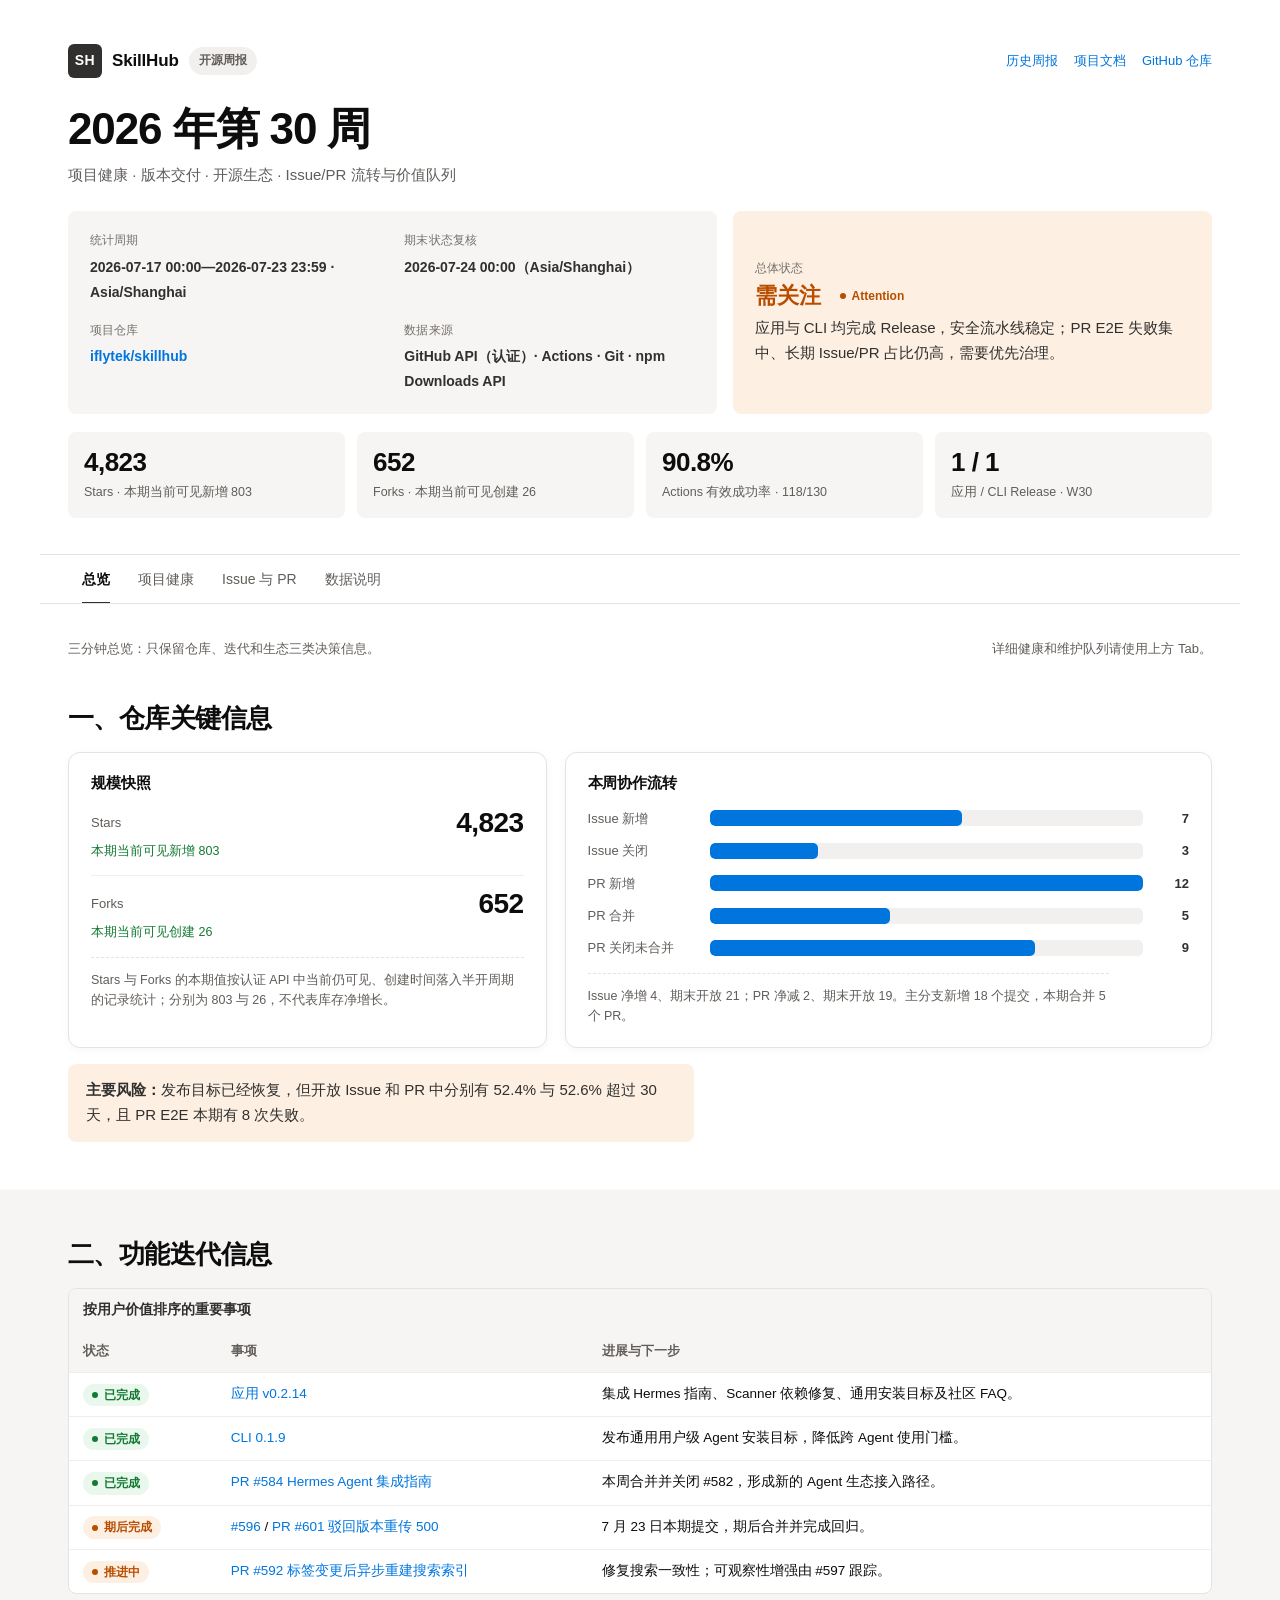
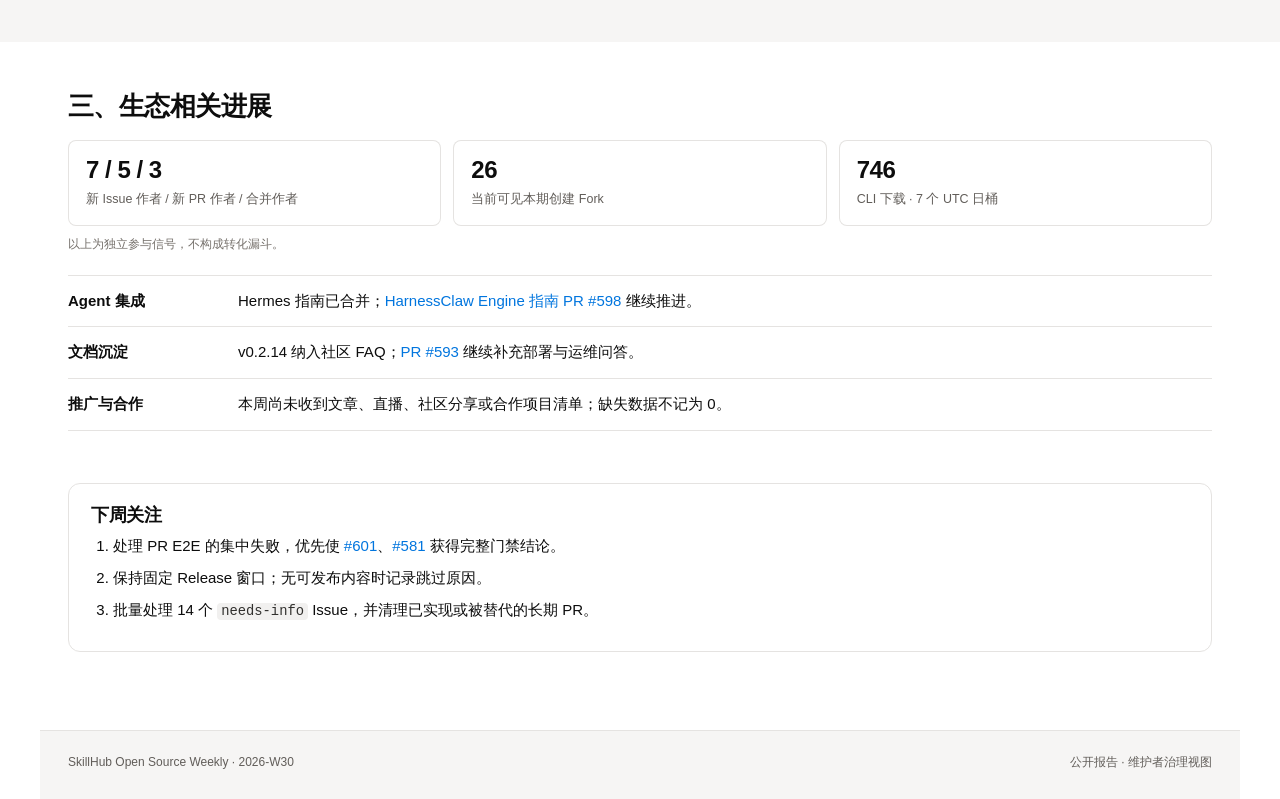
==== commit f0a1c959: "fix(report): close weekly periods on Thursday night Signed-off-by: ylhu16 <ylhu16@iflytek.com>" ====
--- a/site/reports/2026-W30/index.html
+++ b/site/reports/2026-W30/index.html
@@ -1194,14 +1194,14 @@
 <body>
   <a class="skip-link" href="#report-content">跳到报告正文</a>
   <article class="report"
-    data-period-start="2026-07-16T00:00:00+08:00"
-    data-period-end="2026-07-23T00:00:00+08:00"
+    data-period-start="2026-07-17T00:00:00+08:00"
+    data-period-end="2026-07-24T00:00:00+08:00"
     data-period-boundary="[)"
-    data-snapshot-at="2026-07-23T22:00:00+08:00"
+    data-snapshot-at="2026-07-24T00:00:00+08:00"
     data-star-evidence="current-visible-arrivals"
     data-star-api-status="success"
-    data-star-arrivals="764"
-    data-star-observed-at="2026-07-31T15:48:23+08:00"
+    data-star-arrivals="803"
+    data-star-observed-at="2026-07-31T16:35:58+08:00"
     data-star-start-at=""
     data-star-end-at="">
     <header class="masthead">
@@ -1224,11 +1224,11 @@
           <div class="meta-grid">
             <div class="meta-item">
               <span class="key">统计周期</span>
-              <span class="value">2026-07-16 00:00—2026-07-23 00:00 · Asia/Shanghai · [)</span>
+              <span class="value">2026-07-17 00:00—2026-07-23 23:59 · Asia/Shanghai</span>
             </div>
             <div class="meta-item">
-              <span class="key">当前状态快照</span>
-              <span class="value">2026-07-23 22:00（Asia/Shanghai）</span>
+              <span class="key">期末状态复核</span>
+              <span class="value">2026-07-24 00:00（Asia/Shanghai）</span>
             </div>
             <div class="meta-item">
               <span class="key">项目仓库</span>
@@ -1250,9 +1250,9 @@
         </div>
       </div>
       <div class="metrics" aria-label="四项核心指标">
-        <div class="metric"><strong>4,823</strong><span>Stars · 本期当前可见新增 764</span></div>
-        <div class="metric"><strong>652</strong><span>Forks · 本期当前可见创建 25</span></div>
-        <div class="metric"><strong>91.9%</strong><span>Actions 有效成功率 · 114/124</span></div>
+        <div class="metric"><strong>4,823</strong><span>Stars · 本期当前可见新增 803</span></div>
+        <div class="metric"><strong>652</strong><span>Forks · 本期当前可见创建 26</span></div>
+        <div class="metric"><strong>90.8%</strong><span>Actions 有效成功率 · 118/130</span></div>
         <div class="metric"><strong>1 / 1</strong><span>应用 / CLI Release · W30</span></div>
       </div>
     </header>
@@ -1287,29 +1287,29 @@
                 <div class="snapshot-row">
                   <span class="snapshot-label">Stars</span>
                   <strong>4,823</strong>
-                  <span class="snapshot-change positive">本期当前可见新增 764</span>
+                  <span class="snapshot-change positive">本期当前可见新增 803</span>
                 </div>
                 <div class="snapshot-row">
                   <span class="snapshot-label">Forks</span>
                   <strong>652</strong>
-                  <span class="snapshot-change positive">本期当前可见创建 25</span>
+                  <span class="snapshot-change positive">本期当前可见创建 26</span>
                 </div>
               </div>
-              <p class="chart-note">Stars 与 Forks 的本期值按认证 API 中当前仍可见、创建时间落入半开周期的记录统计；分别为 764 与 25，不代表库存净增长。</p>
+              <p class="chart-note">Stars 与 Forks 的本期值按认证 API 中当前仍可见、创建时间落入半开周期的记录统计；分别为 803 与 26，不代表库存净增长。</p>
             </div>
             <div class="chart-box" data-module="weekly-collaboration-chart">
               <h3>本周协作流转</h3>
-              <div class="bars" role="img" aria-label="W30 协作流转：Issue 新增 7 个、关闭 3 个；PR 新增 9 个、合并 5 个、关闭未合并 8 个">
-                <div class="bar-row"><span class="bar-label">Issue 新增</span><span class="bar-track"><span class="bar-fill" style="width:77.8%"></span></span><span class="bar-value">7</span></div>
-                <div class="bar-row"><span class="bar-label">Issue 关闭</span><span class="bar-track"><span class="bar-fill" style="width:33.3%"></span></span><span class="bar-value">3</span></div>
-                <div class="bar-row"><span class="bar-label">PR 新增</span><span class="bar-track"><span class="bar-fill" style="width:100%"></span></span><span class="bar-value">9</span></div>
-                <div class="bar-row"><span class="bar-label">PR 合并</span><span class="bar-track"><span class="bar-fill" style="width:55.6%"></span></span><span class="bar-value">5</span></div>
-                <div class="bar-row"><span class="bar-label">PR 关闭未合并</span><span class="bar-track"><span class="bar-fill" style="width:88.9%"></span></span><span class="bar-value">8</span></div>
+              <div class="bars" role="img" aria-label="W30 协作流转：Issue 新增 7 个、关闭 3 个；PR 新增 12 个、合并 5 个、关闭未合并 9 个">
+                <div class="bar-row"><span class="bar-label">Issue 新增</span><span class="bar-track"><span class="bar-fill" style="width:58.3%"></span></span><span class="bar-value">7</span></div>
+                <div class="bar-row"><span class="bar-label">Issue 关闭</span><span class="bar-track"><span class="bar-fill" style="width:25%"></span></span><span class="bar-value">3</span></div>
+                <div class="bar-row"><span class="bar-label">PR 新增</span><span class="bar-track"><span class="bar-fill" style="width:100%"></span></span><span class="bar-value">12</span></div>
+                <div class="bar-row"><span class="bar-label">PR 合并</span><span class="bar-track"><span class="bar-fill" style="width:41.7%"></span></span><span class="bar-value">5</span></div>
+                <div class="bar-row"><span class="bar-label">PR 关闭未合并</span><span class="bar-track"><span class="bar-fill" style="width:75%"></span></span><span class="bar-value">9</span></div>
               </div>
-              <p class="chart-note">Issue 净增 4、当前开放 21；PR 净减 4、当前开放 19。主分支新增 17 个提交，其中 5 个 Merge Commit。</p>
+              <p class="chart-note">Issue 净增 4、期末开放 21；PR 净减 2、期末开放 19。主分支新增 18 个提交，本期合并 5 个 PR。</p>
             </div>
           </div>
-          <p class="risk-note"><strong>主要风险：</strong>发布目标已经恢复，但开放 Issue 和 PR 中分别有 52.4% 与 52.6% 超过 30 天，且 PR E2E 本期有 7 次失败。</p>
+          <p class="risk-note"><strong>主要风险：</strong>发布目标已经恢复，但开放 Issue 和 PR 中分别有 52.4% 与 52.6% 超过 30 天，且 PR E2E 本期有 8 次失败。</p>
         </section>
 
         <section class="report-section" data-module="feature-iterations" aria-labelledby="feature-title">
@@ -1337,7 +1337,7 @@
                 <tr>
                   <td><span class="status warn">期后完成</span></td>
                   <td><a href="https://github.com/iflytek/skillhub/issues/596">#596</a> / <a href="https://github.com/iflytek/skillhub/pull/601">PR #601 驳回版本重传 500</a></td>
-                  <td>7 月 23 日期后提交，不计入 W30 新增 PR；后续已完成回归。</td>
+                  <td>7 月 23 日本期提交，期后合并并完成回归。</td>
                 </tr>
                 <tr>
                   <td><span class="status warn">推进中</span></td>
@@ -1352,10 +1352,10 @@
         <section class="report-section" data-module="ecosystem-progress" aria-labelledby="ecosystem-title">
           <h2 id="ecosystem-title">三、生态相关进展</h2>
           <div class="ecosystem-signals" data-module="ecosystem-signals" role="img"
-            aria-label="W30 开源生态参与信号：7 位新 Issue 作者、5 位新 PR 作者、3 位合并作者；当前可见本期创建 Fork 25 个；SkillHub CLI 在 2026 年 7 月 16 日至 22 日 UTC 日桶下载 724 次">
+            aria-label="W30 开源生态参与信号：7 位新 Issue 作者、5 位新 PR 作者、3 位合并作者；当前可见本期创建 Fork 26 个；SkillHub CLI 在 2026 年 7 月 17 日至 23 日 UTC 日桶下载 746 次">
             <div class="ecosystem-signal"><strong>7 / 5 / 3</strong><span>新 Issue 作者 / 新 PR 作者 / 合并作者</span></div>
-            <div class="ecosystem-signal"><strong>25</strong><span>当前可见本期创建 Fork</span></div>
-            <div class="ecosystem-signal"><strong>724</strong><span>CLI 下载 · 7 个 UTC 日桶</span></div>
+            <div class="ecosystem-signal"><strong>26</strong><span>当前可见本期创建 Fork</span></div>
+            <div class="ecosystem-signal"><strong>746</strong><span>CLI 下载 · 7 个 UTC 日桶</span></div>
             <p class="ecosystem-signal-note">以上为独立参与信号，不构成转化漏斗。</p>
           </div>
           <ul class="ecosystem-list">
@@ -1387,14 +1387,14 @@
           <div class="health-cards">
             <article class="health-card">
               <div class="top"><span class="name">工程稳定性</span><span class="status warn">需关注</span></div>
-              <div class="health-metric">91.9% <small>114/124</small></div>
-              <p>10 次失败中有 7 次来自 PR E2E。</p>
+              <div class="health-metric">90.8% <small>118/130</small></div>
+              <p>12 次失败中有 8 次来自 PR E2E。</p>
               <div class="detail">失败覆盖多个开发分支，需要区分回归与环境问题。</div>
             </article>
             <article class="health-card">
               <div class="top"><span class="name">安全流水线</span><span class="status ok">稳定</span></div>
-              <div class="health-metric">29 / 29 <small>执行成功</small></div>
-              <p>另有 9 次等待授权。</p>
+              <div class="health-metric">31 / 31 <small>执行成功</small></div>
+              <p>另有 9 次等待授权、1 次条件跳过。</p>
               <div class="detail">执行成功不代表公开漏洞数量为 0。</div>
             </article>
             <article class="health-card">
@@ -1426,21 +1426,21 @@
 
         <section class="report-section" data-module="workflow-execution" aria-labelledby="ci-title">
           <h2 id="ci-title">CI 与自动化执行</h2>
-          <p class="section-lead">统计期内有 196 条 Actions 记录，其中 114 次成功、10 次失败、32 次等待授权、39 次跳过、1 次取消。</p>
+          <p class="section-lead">统计期内有 205 条 Actions 记录，其中 118 次成功、12 次失败、32 次等待授权、42 次跳过、1 次取消。</p>
           <div class="chart-box" data-module="actions-outcome-chart">
             <h3>Actions 结果构成</h3>
-            <div class="segbar" role="img" aria-label="W30 Actions 共 196 条记录：成功 114，失败 10，等待授权 32，条件跳过 39，取消 1">
-              <span class="seg-success" style="width:58.16%"></span>
-              <span class="seg-failure" style="width:5.10%"></span>
-              <span class="seg-auth" style="width:16.33%"></span>
-              <span class="seg-skipped" style="width:19.90%"></span>
-              <span class="seg-cancelled" style="width:.51%"></span>
+            <div class="segbar" role="img" aria-label="W30 Actions 共 205 条记录：成功 118，失败 12，等待授权 32，条件跳过 42，取消 1">
+              <span class="seg-success" style="width:57.56%"></span>
+              <span class="seg-failure" style="width:5.85%"></span>
+              <span class="seg-auth" style="width:15.61%"></span>
+              <span class="seg-skipped" style="width:20.49%"></span>
+              <span class="seg-cancelled" style="width:.49%"></span>
             </div>
             <div class="chart-legend" aria-hidden="true">
-              <span><i class="seg-success"></i>成功 <b>114</b></span>
-              <span><i class="seg-failure"></i>失败 <b>10</b></span>
+              <span><i class="seg-success"></i>成功 <b>118</b></span>
+              <span><i class="seg-failure"></i>失败 <b>12</b></span>
               <span><i class="seg-auth"></i>等待授权 <b>32</b></span>
-              <span><i class="seg-skipped"></i>跳过 <b>39</b></span>
+              <span><i class="seg-skipped"></i>跳过 <b>42</b></span>
               <span><i class="seg-cancelled"></i>取消 <b>1</b></span>
             </div>
           </div>
@@ -1451,21 +1451,21 @@
                 <tr><th>工作流</th><th class="number">总记录</th><th class="number">成功</th><th class="number">失败</th><th class="number">等待授权</th><th class="number">跳过/取消</th></tr>
               </thead>
               <tbody>
-                <tr><td>PR Tests</td><td class="number">32</td><td class="number">22</td><td class="number">0</td><td class="number">9</td><td class="number">1</td></tr>
-                <tr><td>PR E2E Tests</td><td class="number">20</td><td class="number">5</td><td class="number">7</td><td class="number">8</td><td class="number">0</td></tr>
+                <tr><td>PR Tests</td><td class="number">35</td><td class="number">23</td><td class="number">1</td><td class="number">9</td><td class="number">2</td></tr>
+                <tr><td>PR E2E Tests</td><td class="number">21</td><td class="number">5</td><td class="number">8</td><td class="number">8</td><td class="number">0</td></tr>
                 <tr><td>PR CLI</td><td class="number">6</td><td class="number">5</td><td class="number">0</td><td class="number">1</td><td class="number">0</td></tr>
                 <tr><td>PR Scripts</td><td class="number">12</td><td class="number">7</td><td class="number">0</td><td class="number">5</td><td class="number">0</td></tr>
                 <tr><td>PR Helm Chart</td><td class="number">1</td><td class="number">1</td><td class="number">0</td><td class="number">0</td><td class="number">0</td></tr>
-                <tr><td>Security</td><td class="number">38</td><td class="number">29</td><td class="number">0</td><td class="number">9</td><td class="number">0</td></tr>
+                <tr><td>Security</td><td class="number">41</td><td class="number">31</td><td class="number">0</td><td class="number">9</td><td class="number">1</td></tr>
                 <tr><td>Issue Backlog Rescore</td><td class="number">28</td><td class="number">27</td><td class="number">1</td><td class="number">0</td><td class="number">0</td></tr>
-                <tr><td>Issue Triage</td><td class="number">47</td><td class="number">11</td><td class="number">0</td><td class="number">0</td><td class="number">36</td></tr>
+                <tr><td>Issue Triage</td><td class="number">49</td><td class="number">12</td><td class="number">0</td><td class="number">0</td><td class="number">37</td></tr>
                 <tr><td>Publish Images</td><td class="number">3</td><td class="number">2</td><td class="number">1</td><td class="number">0</td><td class="number">0</td></tr>
                 <tr><td>Release CLI</td><td class="number">1</td><td class="number">1</td><td class="number">0</td><td class="number">0</td><td class="number">0</td></tr>
                 <tr><td>其他自动化</td><td class="number">8</td><td class="number">4</td><td class="number">1</td><td class="number">0</td><td class="number">3</td></tr>
               </tbody>
             </table>
           </div>
-          <p class="risk-note"><strong>本期薄弱点：</strong>PR E2E 实际形成结论的 12 次运行中有 7 次失败；需区分真实回归、环境不稳定和分支早期失败，不能只看最终合并结果。</p>
+          <p class="risk-note"><strong>本期薄弱点：</strong>PR E2E 实际形成结论的 13 次运行中有 8 次失败；需区分真实回归、环境不稳定和分支早期失败，不能只看最终合并结果。</p>
         </section>
 
         <section class="report-section" data-module="delivery-and-backlog" aria-labelledby="delivery-title">
@@ -1473,7 +1473,7 @@
           <div class="health-grid">
             <article class="health-note">
               <h3>安全与供应链</h3>
-              <p>Security 29 次实际执行全部成功，另有 9 次等待授权。公开数据无法确认 Dependabot、CodeQL 未修复告警和生产扫描任务数量。</p>
+              <p>Security 31 次实际执行全部成功，另有 9 次等待授权、1 次条件跳过。公开数据无法确认 Dependabot、CodeQL 未修复告警和生产扫描任务数量。</p>
             </article>
             <article class="health-note">
               <h3>Release 交付</h3>
@@ -1534,8 +1534,8 @@
         <section class="report-section" data-module="weekly-flow" aria-labelledby="flow-title">
           <h2 id="flow-title">本周 Issue 与 PR 流转</h2>
           <div class="flow-summary">
-            <div class="flow-item"><strong>Issue +7 / -3</strong><span>净增 4 · 当前快照开放 21</span></div>
-            <div class="flow-item"><strong>PR +9 / 合并 5</strong><span>关闭未合并 8 · 净减 4 · 当前快照开放 19</span></div>
+            <div class="flow-item"><strong>Issue +7 / -3</strong><span>净增 4 · 期末开放 21</span></div>
+            <div class="flow-item"><strong>PR +12 / 合并 5</strong><span>关闭未合并 9 · 净减 2 · 期末开放 19</span></div>
           </div>
 
           <h3>新增 Issue（按价值排序）</h3>
@@ -1547,7 +1547,7 @@
                 <tr><td><span class="value-level value-a">A</span></td><td><a href="https://github.com/iflytek/skillhub/issues/596">#596 驳回版本同版本号重传返回 500</a></td><td>直接阻断发布核心流程。</td><td>配对 PR #601 已提交，CI/E2E 待修复。</td></tr>
                 <tr><td><span class="value-level value-a">A</span></td><td><a href="https://github.com/iflytek/skillhub/issues/586">#586 启动脚本缺少 Cookie Secret</a></td><td>阻断依赖 OSS 脚本部署的用户。</td><td>本期完成同步并关闭。</td></tr>
                 <tr><td><span class="value-level value-a">A</span></td><td><a href="https://github.com/iflytek/skillhub/issues/594">#594 GitLab OAuth Base URI 不生效</a></td><td>影响企业身份接入，官方标记 high risk。</td><td>本周约 4 小时内关闭；需保留关闭依据。</td></tr>
-                <tr><td><span class="value-level value-b">B</span></td><td><a href="https://github.com/iflytek/skillhub/issues/583">#583 DingTalk OAuth</a></td><td>身份接入价值高，安全边界也需要严格审查。</td><td>与 PR #467 配对，期末仍开放。</td></tr>
+                <tr><td><span class="value-level value-b">B</span></td><td><a href="https://github.com/iflytek/skillhub/issues/602">#602 MCP 广场与专家包</a></td><td>有生态价值，但会扩大产品与维护边界。</td><td>需先确认与 Registry 集合、Agent 集成的关系。</td></tr>
                 <tr><td><span class="value-level value-b">B</span></td><td><a href="https://github.com/iflytek/skillhub/issues/597">#597 搜索异步重建缺少 MDC、重试与指标</a></td><td>关系到索引长期一致性和可运维性。</td><td>作为 PR #592 的稳健性后续。</td></tr>
                 <tr><td><span class="value-level value-c">C</span></td><td><a href="https://github.com/iflytek/skillhub/issues/587">#587 Skill Health Score</a></td><td>治理价值存在，但需先定义外部遥测契约。</td><td>当前信息不足，需明确遥测来源与责任边界。</td></tr>
                 <tr><td><span class="value-level value-d">D</span></td><td><a href="https://github.com/iflytek/skillhub/issues/589">#589 Skill 工作台</a></td><td>可能把 Registry 扩展为创作 IDE。</td><td>已标记 deferred，建议独立验证。</td></tr>
@@ -1561,13 +1561,14 @@
               <caption class="sr-only">W30 关键 PR 流转</caption>
               <thead><tr><th>类型</th><th>价值</th><th>PR</th><th>结果与判断</th></tr></thead>
               <tbody>
-                <tr><td>期后新增</td><td><span class="value-level value-a">A</span></td><td><a href="https://github.com/iflytek/skillhub/pull/601">#601 驳回版本重传修复</a></td><td>7 月 23 日期后提交，不计入 W30 新增 PR。</td></tr>
+                <tr><td>新增</td><td><span class="value-level value-a">A</span></td><td><a href="https://github.com/iflytek/skillhub/pull/601">#601 驳回版本重传修复</a></td><td>7 月 23 日本期提交，期后合并并完成回归。</td></tr>
                 <tr><td>新增</td><td><span class="value-level value-a">A</span></td><td><a href="https://github.com/iflytek/skillhub/pull/592">#592 搜索索引异步重建</a></td><td>修复标签变化后的搜索一致性，当前仍开放。</td></tr>
                 <tr><td>合并</td><td><span class="value-level value-b">B</span></td><td><a href="https://github.com/iflytek/skillhub/pull/529">#529 双语 FAQ</a> / <a href="https://github.com/iflytek/skillhub/pull/591">#591 Scanner 依赖固定</a> / <a href="https://github.com/iflytek/skillhub/pull/595">#595 CLI 0.1.9</a></td><td>完成社区文档、镜像构建和 CLI 发版闭环。</td></tr>
                 <tr><td>合并</td><td><span class="value-level value-b">B</span></td><td><a href="https://github.com/iflytek/skillhub/pull/584">#584 Hermes 指南</a> / <a href="https://github.com/iflytek/skillhub/pull/585">#585 通用安装目标</a></td><td>完成 Agent 集成和跨 Agent 安装路径。</td></tr>
                 <tr><td>新增</td><td><span class="value-level value-c">C</span></td><td><a href="https://github.com/iflytek/skillhub/pull/593">#593 运维 FAQ</a> / <a href="https://github.com/iflytek/skillhub/pull/598">#598 HarnessClaw 指南</a></td><td>文档型贡献，完成事实核对后可小步合并。</td></tr>
+                <tr><td>新增</td><td><span class="value-level value-c">C</span></td><td><a href="https://github.com/iflytek/skillhub/pull/599">#599 README 引导</a> / <a href="https://github.com/iflytek/skillhub/pull/600">#600 项目网站</a></td><td>#599 期后合并；#600 本期关闭未合并。</td></tr>
                 <tr><td>其他新增</td><td>—</td><td>#588 / #590</td><td>覆盖俄语本地化与安全修复，均在本期关闭未合并。</td></tr>
-                <tr><td>关闭未合并</td><td>—</td><td>#317 / #459 / #569 / #572 / #575 / #578</td><td>配合新增后关闭的 #588、#590，本期共完成 8 个未合并关闭决策。</td></tr>
+                <tr><td>关闭未合并</td><td>—</td><td>#317 / #459 / #569 / #572 / #575 / #578</td><td>配合新增后关闭的 #588、#590、#600，本期共完成 9 个未合并关闭决策。</td></tr>
               </tbody>
             </table>
           </div>
@@ -1639,11 +1640,11 @@
         <section class="report-section" data-module="metric-definitions" aria-labelledby="method-title">
           <h2 id="method-title">统计口径</h2>
           <ul class="method-list">
-            <li><strong>统计周期</strong><span>2026-07-16 00:00—2026-07-23 00:00，Asia/Shanghai，采用半开区间 <code>[period_start, period_end)</code>；对应 UTC 为 7 月 15 日 16:00 至 7 月 22 日 16:00。</span></li>
-            <li><strong>当前快照</strong><span>2026-07-23 22:00；开放队列与仓库累计数均取该时点。</span></li>
-            <li><strong>Star 证据</strong><span>764 表示 7 月 31 日 15:48 认证 API 中，<code>starred_at</code> 落入本期且当前仍可见的 Stargazer；它不代表 Star 库存净增长。</span></li>
-            <li><strong>周期衔接</strong><span>W29 截止与 W30 起始均为 7 月 16 日 00:00；W30 截止与 W31 起始均为 7 月 23 日 00:00，相邻报告无重叠。</span></li>
-            <li><strong>期后进展</strong><span>7 月 23 日 00:00 及以后发生的合并、关闭和 Release 只作为后续状态，不计入 W30。</span></li>
+            <li><strong>统计周期</strong><span>展示为 2026-07-17 00:00—2026-07-23 23:59，Asia/Shanghai；程序过滤采用等价半开区间 <code>[2026-07-17 00:00, 2026-07-24 00:00)</code>，对应 UTC 为 7 月 16 日 16:00 至 7 月 23 日 16:00。</span></li>
+            <li><strong>期末状态</strong><span>仓库累计数与开放队列取 2026-07-23 22:00 快照；复核后续两小时 Issue/PR 事件流无变化，因此期末开放 Issue 21、PR 19。Star 当前可见新增另按 7 月 31 日认证列表重算。</span></li>
+            <li><strong>Star 证据</strong><span>803 表示 7 月 31 日 16:35 认证 API 中，<code>starred_at</code> 落入本期且当前仍可见的 Stargazer；它不代表 Star 库存净增长。</span></li>
+            <li><strong>周期衔接</strong><span>W29 的排他截止与 W30 起始均为 7 月 17 日 00:00；W30 的排他截止与 W31 起始均为 7 月 24 日 00:00，相邻报告无重叠。</span></li>
+            <li><strong>期后进展</strong><span>7 月 24 日 00:00 及以后发生的合并、关闭和 Release 只作为后续状态，不计入 W30。</span></li>
             <li><strong>Actions 成功率</strong><span><code>success / (success + failure)</code>；等待授权、条件跳过和取消不进入分母。</span></li>
             <li><strong>Issue / PR</strong><span>GitHub Issues API 会同时返回 PR，本报告分开统计；价值 A—D 为人工治理判断。</span></li>
             <li><strong>推广数据</strong><span>推广动作由维护者补录；Fork、下载、Issue 作者和 PR 作者不组成转化漏斗。</span></li>
@@ -1659,7 +1660,7 @@
               <tbody>
                 <tr><td>GitHub API（认证）</td><td>仓库、Issue、PR、Release、Actions、Fork、Stargazer <code>starred_at</code></td><td>没有周期起止两份库存快照；当前可见新增不等于净增长。</td></tr>
                 <tr><td>Git 标签与提交历史</td><td>核对 v0.2.14 交付内容</td><td>只用于补充公开 Release 信息。</td></tr>
-                <tr><td>npm Downloads API</td><td><code>@astron-team/skillhub</code> 的 7 个 UTC 日桶</td><td>724 次下载不等同于独立用户，且覆盖范围与 Asia/Shanghai 周期不完全对齐。</td></tr>
+                <tr><td>npm Downloads API</td><td><code>@astron-team/skillhub</code> 的 7 个 UTC 日桶</td><td>746 次下载不等同于独立用户，且覆盖范围与 Asia/Shanghai 周期不完全对齐。</td></tr>
                 <tr><td>维护者人工判断</td><td>价值排序、推广动作和产品边界</td><td>推广动作尚未提供。</td></tr>
               </tbody>
             </table>
